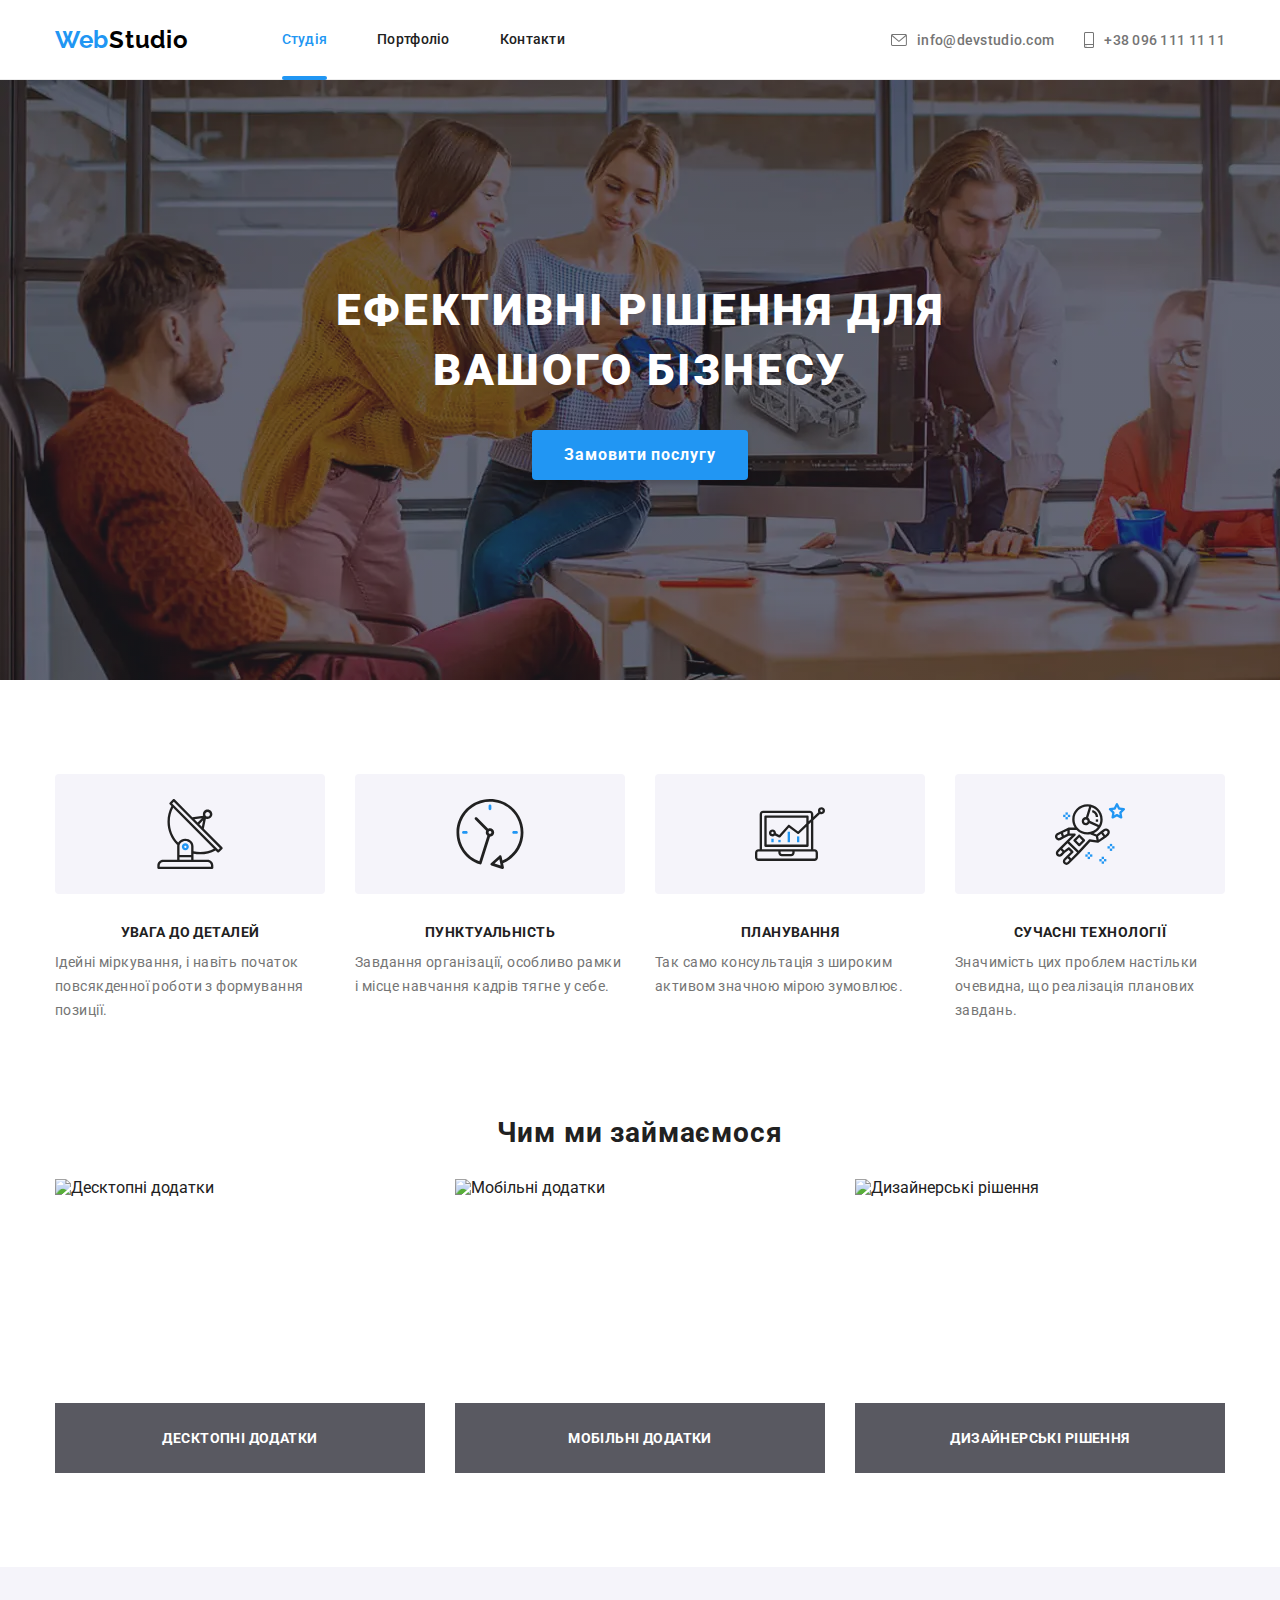
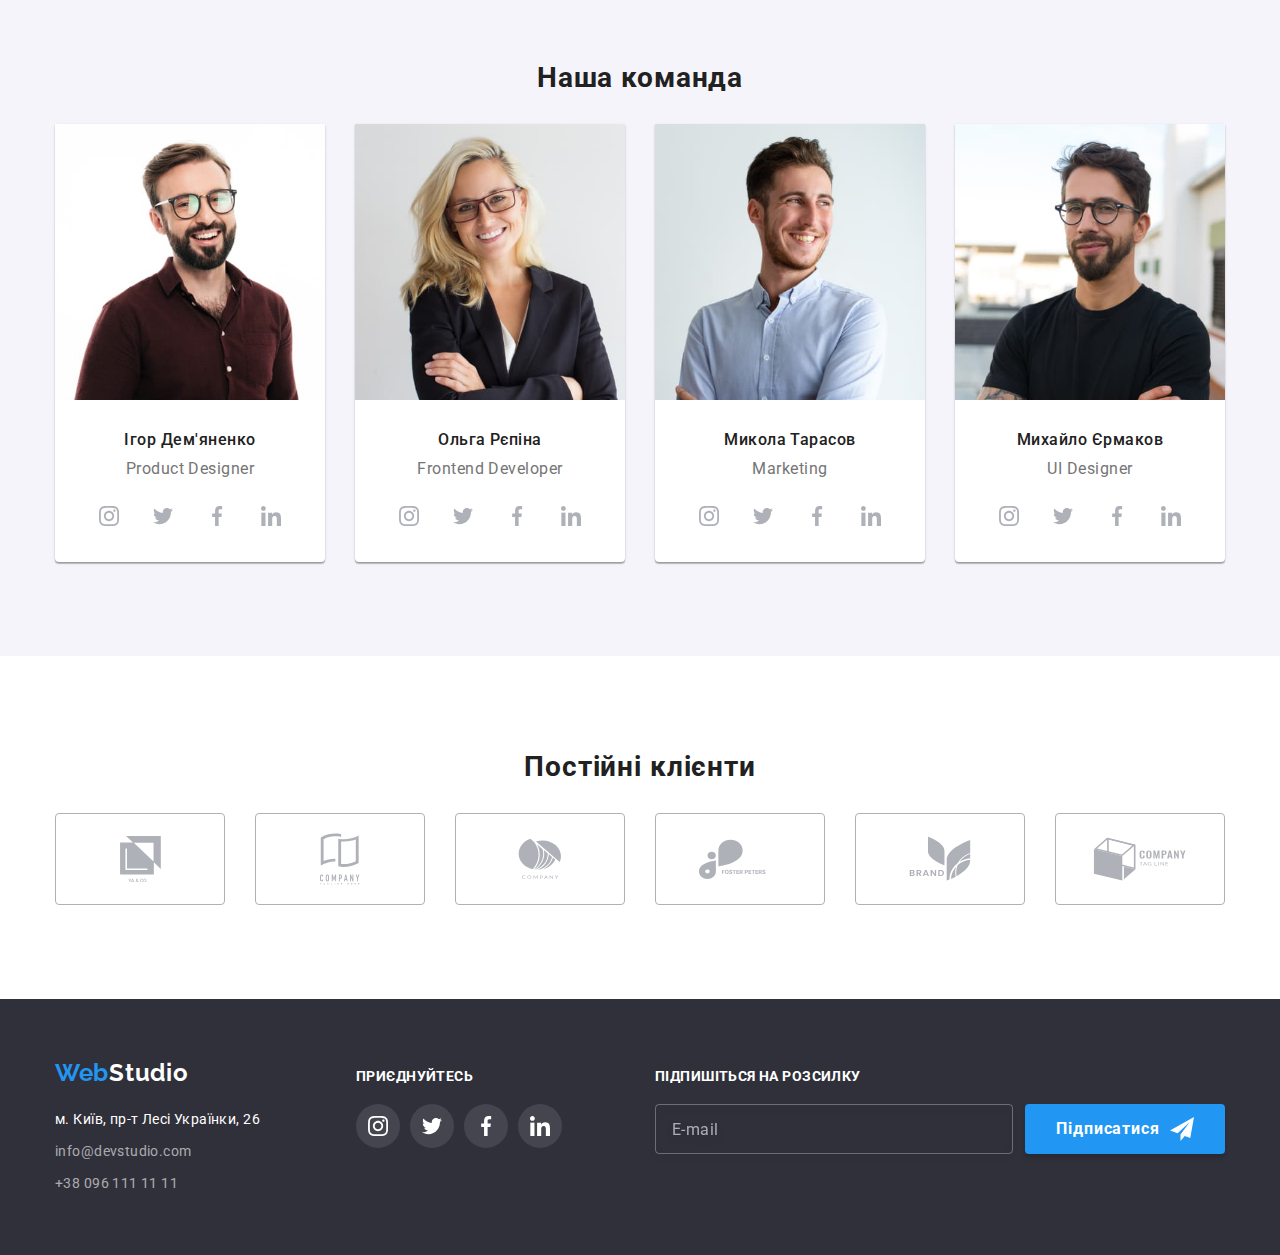
==== index.html @ 229b9be4 "index all sections added" ====
<!DOCTYPE html>
<html lang="uk">
  <head>
    <meta charset="UTF-8" />
    <meta http-equiv="X-UA-Compatible" content="IE=edge" />
    <meta name="viewport" content="width=device-width, initial-scale=1.0" />
    <title>Студія</title>
    <link rel="preconnect" href="https://fonts.googleapis.com" />
    <link rel="preconnect" href="https://fonts.gstatic.com" crossorigin />
    <link
      href="https://fonts.googleapis.com/css2?family=Raleway:wght@700&family=Roboto:wght@400;500;700;900&display=swap"
      rel="stylesheet"
    />
    <link
      rel="stylesheet"
      href="https://cdn.jsdelivr.net/npm/modern-normalize@1.1.0/modern-normalize.min.css"
    />
    <link rel="stylesheet" href="./css/main.min.css" />
  </head>
  <body>
    <header class="header">
      <div class="container header__container">
        <a class="logo header__logo" href="./index.html"
          >Web<span class="logo__second-word">Studio</span></a
        >
        <nav class="navigation">
          <ul class="menu">
            <li class="menu__item">
              <a class="menu__link menu__link_current" href="./index.html"
                >Студія</a
              >
            </li>
            <li class="menu__item">
              <a class="menu__link" href="./portfolio.html">Портфоліо</a>
            </li>
            <li class="menu__item">
              <a class="menu__link" href="">Контакти</a>
            </li>
          </ul>
        </nav>
        <ul class="contacts">
          <li>
            <a class="contacts__link" href="mailto:info@devstudio.com">
              <svg class="contacts__icon envelope-icon">
                <use href="./images/icons.svg#envelope"></use>
              </svg>
              info@devstudio.com</a
            >
          </li>
          <li>
            <a class="contacts__link" href="tel:+380961111111">
              <svg class="contacts__icon smartphone-icon">
                <use href="./images/icons.svg#smartphone"></use>
              </svg>
              +38 096 111 11 11</a
            >
          </li>
        </ul>
        <button type="button" class="mobile-menu__button" data-menu-open>
          <svg width="24" height="16">
            <use href="./images/icons.svg#burger"></use>
          </svg>
        </button>
      </div>
      <div class="mobile-menu" data-menu>
        <div class="mobile-menu__container">
          <button
            type="button"
            class="mobile-menu__button mobile-menu__close-btn"
            data-menu-close
          >
            <svg class="mobile-menu__close-icon" width="19" height="19">
              <use href="./images/icons.svg#close"></use>
            </svg>
          </button>
          <ul class="mobile-menu__list">
            <li class="mobile-menu__item">
              <a class="mobile-menu__menu-link mobile-menu__menu-link_current" href="">Студія</a>
            </li>
            <li class="mobile-menu__item">
              <a class="mobile-menu__menu-link" href="">Портфоліо</a>
            </li>
            <li class="mobile-menu__item">
              <a class="mobile-menu__menu-link" href="">Контакти</a>
            </li>
          </ul>
          <ul class="mobile-menu__contacts">
            <li>
              <a class="mobile-menu__contacts-tel" href="tel:+380961111111">
                +38 096 111 11 11</a
              >
            </li>
            <li>
              <a
                class="mobile-menu__contacts-mail"
                href="mailto:info@devstudio.com"
              >
                info@devstudio.com</a
              >
            </li>
          </ul>
          <ul class="mobile-menu__socials">
            <li class="mobile-menu__socials-item">
              <a class="mobile-menu__socials-link" href="">Instagram</a>
            </li>
            <li class="mobile-menu__socials-item">
              <a class="mobile-menu__socials-link" href="">Twitter</a>
            </li>
            <li class="mobile-menu__socials-item">
              <a class="mobile-menu__socials-link" href="">Facebook</a>
            </li>
            <li class="mobile-menu__socials-item">
              <a class="mobile-menu__socials-link" href="">LinkedIn</a>
            </li>
          </ul>
        </div>
      </div>
    </header>

    <main>
      <section class="hero">
        <h1 class="hero__title">Ефективні рішення для вашого бізнесу</h1>
        <button class="hero__button" type="button" data-modal-open>
          Замовити послугу
        </button>
      </section>

      <section class="section">
        <div class="container">
          <h2 class="section__title visually-hidden">Особливості</h2>
          <ul class="features">
            <li class="features__item">
              <div class="features__icon-container">
                <svg width="70" height="70">
                  <use href="./images/icons.svg#antenna"></use>
                </svg>
              </div>
              <h3 class="features__title">УВАГА ДО ДЕТАЛЕЙ</h3>
              <p class="features__text">
                Ідейні міркування, і навіть початок повсякденної роботи з
                формування позиції.
              </p>
            </li>
            <li class="features__item">
              <div class="features__icon-container">
                <svg width="70" height="70">
                  <use href="./images/icons.svg#clock"></use>
                </svg>
              </div>
              <h3 class="features__title">ПУНКТУАЛЬНІСТЬ</h3>
              <p class="features__text">
                Завдання організації, особливо рамки і місце навчання кадрів
                тягне у себе.
              </p>
            </li>
            <li class="features__item">
              <div class="features__icon-container">
                <svg width="70" height="70">
                  <use href="./images/icons.svg#diagram"></use>
                </svg>
              </div>
              <h3 class="features__title">ПЛАНУВАННЯ</h3>
              <p class="features__text">
                Так само консультація з широким активом значною мірою зумовлює.
              </p>
            </li>
            <li class="features__item">
              <div class="features__icon-container">
                <svg width="70" height="70">
                  <use href="./images/icons.svg#astronaut"></use>
                </svg>
              </div>
              <h3 class="features__title">СУЧАСНІ ТЕХНОЛОГІЇ</h3>
              <p class="features__text">
                Значимість цих проблем настільки очевидна, що реалізація
                планових завдань.
              </p>
            </li>
          </ul>
        </div>
      </section>

      <section class="section section_no-padding-top what-we-do-section">
        <div class="container">
          <h2 class="section__title">Чим ми займаємося</h2>
          <ul class="what-we-do">
            <li class="what-we-do__item">
              <img
                src="./images/desctop-apps.jpg"
                alt="Десктопні додатки"
                width="370"
                height="294"
              />
              <p class="what-we-do__overlay">Десктопні додатки</p>
            </li>
            <li class="what-we-do__item">
              <img
                src="./images/mobile-apps.jpg"
                alt="Мобільні додатки"
                width="370"
                height="294"
              />
              <p class="what-we-do__overlay">Мобільні додатки</p>
            </li>
            <li class="what-we-do__item">
              <img
                src="./images/designing.jpg"
                alt="Дизайнерські рішення"
                width="370"
                height="294"
              />
              <p class="what-we-do__overlay">Дизайнерські рішення</p>
            </li>
          </ul>
        </div>
      </section>

      <section class="section section_grey-background">
        <div class="container">
          <h2 class="section__title">Наша команда</h2>
          <ul class="team">
            <li class="team__item">
              <img
                class="team__image"
                src="./images/ihor-demianenko-mobile.jpg"
                alt="Ігор Дем'яненко"
                width="450"
                height="460"
              />
              <div class="team__description">
                <h3 class="team__title">Ігор Дем'яненко</h3>
                <p class="team__text">Product Designer</p>
                <ul class="socials">
                  <li>
                    <a class="socials__link" href="">
                      <svg class="socials__icon" width="20" height="20">
                        <use href="./images/icons.svg#instagram"></use>
                      </svg>
                    </a>
                  </li>
                  <li>
                    <a class="socials__link" href="">
                      <svg class="socials__icon" width="20" height="20">
                        <use href="./images/icons.svg#twitter"></use>
                      </svg>
                    </a>
                  </li>
                  <li>
                    <a class="socials__link" href="">
                      <svg class="socials__icon" width="20" height="20">
                        <use href="./images/icons.svg#facebook"></use>
                      </svg>
                    </a>
                  </li>
                  <li>
                    <a class="socials__link" href="">
                      <svg class="socials__icon" width="20" height="20">
                        <use href="./images/icons.svg#linkedin"></use>
                      </svg>
                    </a>
                  </li>
                </ul>
              </div>
            </li>
            <li class="team__item">
              <img
                class="team__image"
                src="./images/olha-riepina-mobile.jpg"
                alt="Ольга Рєпіна"
                width="450"
                height="460"
              />
              <div class="team__description">
                <h3 class="team__title">Ольга Рєпіна</h3>
                <p class="team__text">Frontend Developer</p>
                <ul class="socials">
                  <li>
                    <a class="socials__link" href="">
                      <svg class="socials__icon" width="20" height="20">
                        <use href="./images/icons.svg#instagram"></use>
                      </svg>
                    </a>
                  </li>
                  <li>
                    <a class="socials__link" href="">
                      <svg class="socials__icon" width="20" height="20">
                        <use href="./images/icons.svg#twitter"></use>
                      </svg>
                    </a>
                  </li>
                  <li>
                    <a class="socials__link" href="">
                      <svg class="socials__icon" width="20" height="20">
                        <use href="./images/icons.svg#facebook"></use>
                      </svg>
                    </a>
                  </li>
                  <li>
                    <a class="socials__link" href="">
                      <svg class="socials__icon" width="20" height="20">
                        <use href="./images/icons.svg#linkedin"></use>
                      </svg>
                    </a>
                  </li>
                </ul>
              </div>
            </li>
            <li class="team__item">
              <img
                class="team__image"
                src="./images/mykola-tarasov-mobile.jpg"
                alt="Микола Тарасов"
                width="450"
                height="460"
              />
              <div class="team__description">
                <h3 class="team__title">Микола Тарасов</h3>
                <p class="team__text">Marketing</p>
                <ul class="socials">
                  <li>
                    <a class="socials__link" href="">
                      <svg class="socials__icon" width="20" height="20">
                        <use href="./images/icons.svg#instagram"></use>
                      </svg>
                    </a>
                  </li>
                  <li>
                    <a class="socials__link" href="">
                      <svg class="socials__icon" width="20" height="20">
                        <use href="./images/icons.svg#twitter"></use>
                      </svg>
                    </a>
                  </li>
                  <li>
                    <a class="socials__link" href="">
                      <svg class="socials__icon" width="20" height="20">
                        <use href="./images/icons.svg#facebook"></use>
                      </svg>
                    </a>
                  </li>
                  <li>
                    <a class="socials__link" href="">
                      <svg class="socials__icon" width="20" height="20">
                        <use href="./images/icons.svg#linkedin"></use>
                      </svg>
                    </a>
                  </li>
                </ul>
              </div>
            </li>
            <li class="team__item">
              <img
                class="team__image"
                src="./images/mykhailo-yermakov-mobile.jpg"
                alt="Михайло Єрмаков"
                width="450"
                height="460"
              />
              <div class="team__description">
                <h3 class="team__title">Михайло Єрмаков</h3>
                <p class="team__text">UI Designer</p>
                <ul class="socials">
                  <li>
                    <a class="socials__link" href="">
                      <svg class="socials__icon" width="20" height="20">
                        <use href="./images/icons.svg#instagram"></use>
                      </svg>
                    </a>
                  </li>
                  <li>
                    <a class="socials__link" href="">
                      <svg class="socials__icon" width="20" height="20">
                        <use href="./images/icons.svg#twitter"></use>
                      </svg>
                    </a>
                  </li>
                  <li>
                    <a class="socials__link" href="">
                      <svg class="socials__icon" width="20" height="20">
                        <use href="./images/icons.svg#facebook"></use>
                      </svg>
                    </a>
                  </li>
                  <li>
                    <a class="socials__link" href="">
                      <svg class="socials__icon" width="20" height="20">
                        <use href="./images/icons.svg#linkedin"></use>
                      </svg>
                    </a>
                  </li>
                </ul>
              </div>
            </li>
          </ul>
        </div>
      </section>

      <section class="section">
        <div class="container">
          <h2 class="section__title">Постійні клієнти</h2>
          <ul class="clients">
            <li class="clients__item">
              <a class="clients__link" href="">
                <svg
                  class="clients__icon"
                  aria-label="Логотип 1"
                  width="41"
                  height="46.7"
                >
                  <use href="./images/icons.svg#logo1"></use>
                </svg>
              </a>
            </li>
            <li class="clients__item">
              <a class="clients__link" href="">
                <svg
                  class="clients__icon"
                  aria-label="Логотип 2"
                  width="40"
                  height="52"
                >
                  <use href="./images/icons.svg#logo2"></use>
                </svg>
              </a>
            </li>
            <li class="clients__item">
              <a class="clients__link" href="">
                <svg
                  class="clients__icon"
                  aria-label="Логотип 3"
                  width="43.46"
                  height="41.18"
                >
                  <use href="./images/icons.svg#logo3"></use>
                </svg>
              </a>
            </li>
            <li class="clients__item">
              <a class="clients__link" href="">
                <svg
                  class="clients__icon"
                  aria-label="Логотип 4"
                  width="84.44"
                  height="40.62"
                >
                  <use href="./images/icons.svg#logo4"></use>
                </svg>
              </a>
            </li>
            <li class="clients__item">
              <a class="clients__link" href="">
                <svg
                  class="clients__icon"
                  aria-label="Логотип 5"
                  width="62.54"
                  height="45.43"
                >
                  <use href="./images/icons.svg#logo5"></use>
                </svg>
              </a>
            </li>
            <li class="clients__item">
              <a class="clients__link" href="">
                <svg
                  class="clients__icon"
                  aria-label="Логотип 6"
                  width="93.79"
                  height="43.93"
                >
                  <use href="./images/icons.svg#logo6"></use>
                </svg>
              </a>
            </li>
          </ul>
        </div>
      </section>
    </main>

    <footer class="footer section">
      <div class="container footer__container">
        <div class="logo-and-address-wrapper">
          <a class="logo footer__logo" href="./index.html"
            >Web<span class="logo__second-word">Studio</span></a
          >
          <address class="address">
            <a
              class="contacts-footer-link address-footer-link"
              href="https://goo.gl/maps/MkYbbiRwNJyzcigK8"
              target="_blank"
              >м. Київ, пр-т Лесі Українки, 26</a
            >

            <a class="contacts-footer-link" href="mailto:info@devstudio.com"
              >info@devstudio.com</a
            >

            <a class="contacts-footer-link" href="tel:+380961111111"
              >+38 096 111 11 11</a
            >
          </address>
        </div>
        <div class="socials-wrapper">
          <b class="footer-title-text footer-title-text-socials"
            >Приєднуйтесь</b
          >
          <ul class="socials footer__socials">
            <li>
              <a class="socials__link footer-socials-link" href="">
                <svg
                  class="socials__icon footer-socials-icon"
                  width="20"
                  height="20"
                >
                  <use href="./images/icons.svg#instagram"></use>
                </svg>
              </a>
            </li>
            <li>
              <a class="socials__link footer-socials-link" href="">
                <svg
                  class="socials__icon footer-socials-icon"
                  width="20"
                  height="20"
                >
                  <use href="./images/icons.svg#twitter"></use>
                </svg>
              </a>
            </li>
            <li>
              <a class="socials__link footer-socials-link" href="">
                <svg
                  class="socials__icon footer-socials-icon"
                  width="20"
                  height="20"
                >
                  <use href="./images/icons.svg#facebook"></use>
                </svg>
              </a>
            </li>
            <li>
              <a class="socials__link footer-socials-link" href="">
                <svg
                  class="socials__icon footer-socials-icon"
                  width="20"
                  height="20"
                >
                  <use href="./images/icons.svg#linkedin"></use>
                </svg>
              </a>
            </li>
          </ul>
        </div>
        <form>
          <label for="subscription" class="footer-subscription-field"
            ><b class="footer-title-text">Підпишіться на розсилку</b>
          </label>
          <div class="footer-form-wrapper">
            <input
              type="email"
              class="subscription-input"
              name="email"
              id="subscription"
              placeholder="E-mail"
            />
            <button type="submit" class="subscription-btn">
              Підписатися
              <svg class="send-icon" width="24" height="24">
                <use href="./images/icons.svg#send"></use>
              </svg>
            </button>
          </div>
        </form>
      </div>
    </footer>

    <div class="backdrop is-hidden" data-modal>
      <div class="modal">
        <button type="button" class="modal__close-btn" data-modal-close>
          <svg class="modal__close-icon" width="11" height="11">
            <use href="./images/icons.svg#close"></use>
          </svg>
        </button>
        <p class="modal__title">Залиште свої дані, ми вам передзвонимо</p>
        <form class="modal-form">
          <label class="modal-form-field">
            <span class="modal-form-input-desc">Ім'я</span>
            <span class="modal-form-input-wrapper">
              <input type="text" class="modal-form-input" name="user_name" />
              <svg class="modal-form-icon" width="18" height="18">
                <use href="./images/icons.svg#person"></use>
              </svg>
            </span>
          </label>
          <label class="modal-form-field">
            <span class="modal-form-input-desc">Телефон</span>
            <span class="modal-form-input-wrapper">
              <input type="tel" class="modal-form-input" name="user_tel" />
              <svg class="modal-form-icon" width="18" height="18">
                <use href="./images/icons.svg#phone"></use>
              </svg>
            </span>
          </label>
          <label class="modal-form-field">
            <span class="modal-form-input-desc">Пошта</span>
            <span class="modal-form-input-wrapper">
              <input type="email" class="modal-form-input" name="user_mail" />
              <svg class="modal-form-icon" width="18" height="18">
                <use href="./images/icons.svg#email"></use>
              </svg>
            </span>
          </label>
          <label class="modal-form-field modal-form-field-last">
            <span class="modal-form-input-desc">Коментар</span>
            <textarea
              class="modal-form-message"
              placeholder="Введіть текст"
            ></textarea>
          </label>
          <label class="modal-form-checkbox-wrapper">
            <input
              type="checkbox"
              class="modal-form-checkbox visually-hidden"
              name="user_policy"
              required
            />
            <span class="modal-form-checkbox-icon-wrapper">
              <svg class="modal-form-checkbox-icon" width="16" height="15">
                <use href="./images/icons.svg#checkbox"></use>
              </svg>
              <svg
                class="modal-form-checkbox-icon-overlay"
                width="16"
                height="15"
              >
                <use href="./images/icons.svg#check"></use>
              </svg>
            </span>
            <span
              >Погоджуюся з розсилкою та приймаю &nbsp;<a
                href=""
                class="modal-policy-link"
                >Умови договору</a
              ></span
            >
          </label>
          <button type="submit" class="modal-form-submit">Відправити</button>
        </form>
      </div>
    </div>
    <script src="./js/mobile-menu.js"></script>
    <script src="./js/modal.js"></script>
  </body>
</html>
---- css/main.min.css ----
:root{--primary-color: #212121;--secondary-color: #757575;--highlight-color: #2196f3;--black-color: #000000;--white-color: #ffffff;--dark-bg: #2f303a;--grey-bg: #f5f4fa;--grey-icon: #afb1b8;--main-transition: 250ms cubic-bezier(0.4, 0, 0.2, 1)}.visually-hidden{position:absolute;width:1px;height:1px;margin:-1px;border:0;padding:0;white-space:nowrap;clip-path:inset(100%);clip:rect(0 0 0 0);overflow:hidden}.is-hidden{opacity:0;visibility:hidden;pointer-events:none}.subscription-btn,.clients__link,.mobile-menu__button,.socials__link,.modal__close-btn{display:flex;justify-content:center;align-items:center}h1,h2,h3,h4,h5,h6,p{margin-top:0;margin-bottom:0}ul,ol{margin-top:0;margin-bottom:0;padding-left:0;list-style:none}img{display:block;max-width:100%;height:auto}button{cursor:pointer;border:none}a{text-decoration:none}body{font-family:"Roboto",sans-serif;color:var(--primary-color)}.container{width:100%;padding-left:15px;padding-right:15px}@media screen and (min-width: 480px){.container{width:480px;margin-left:auto;margin-right:auto}}@media screen and (min-width: 768px){.container{width:768px}}@media screen and (min-width: 1200px){.container{width:1200px}}.mobile-menu{position:fixed;top:0;left:0;z-index:1000;width:100%;height:100%;background-color:var(--white-color);opacity:0;visibility:hidden;pointer-events:none;transition:opacity var(--main-transition),visibility var(--main-transition)}.mobile-menu.is-open{opacity:1;visibility:visible;pointer-events:auto}.mobile-menu__container{position:relative;padding:48px 40px}.mobile-menu__close-btn{position:absolute;top:10px;right:15px;transition:fill var(--main-transition)}.mobile-menu__close-btn:hover,.mobile-menu__close-btn:focus{fill:var(--highlight-color)}.mobile-menu__list{margin-bottom:306px;display:flex;flex-direction:column;gap:32px}.mobile-menu__menu-link{color:var(--primary-color);transition:color var(--main-transition);font-size:40px;font-weight:500;line-height:1.175;letter-spacing:.02em}.mobile-menu__menu-link:hover,.mobile-menu__menu-link:focus{color:var(--highlight-color)}.mobile-menu__menu-link_current{color:var(--highlight-color)}.mobile-menu__contacts{margin-bottom:64px;display:flex;flex-direction:column;gap:32px}.mobile-menu__contacts-tel{color:var(--highlight-color);font-size:34px;font-weight:500;line-height:1.1764705882;letter-spacing:.02em}.mobile-menu__contacts-mail{color:var(--secondary-color);transition:color var(--main-transition);font-size:24px;font-weight:500;line-height:1.1666666667;letter-spacing:.02em}.mobile-menu__contacts-mail:hover,.mobile-menu__contacts-mail:focus{color:var(--highlight-color)}.mobile-menu__socials{display:flex;gap:10px}.mobile-menu__socials-item:not(:last-child){padding-right:10px;border-right:1px solid rgba(33,33,33,.2)}.mobile-menu__socials-link{color:var(--highlight-color);font-size:18px;font-weight:500;line-height:1.2222222222;letter-spacing:.02em}.logo{display:block;font-family:"Raleway",sans-serif;font-size:24px;font-weight:700;line-height:1.1666666667;letter-spacing:.03em;color:var(--highlight-color)}.logo__second-word{color:var(--black-color)}.footer__logo{margin-bottom:20px}.footer__logo .logo__second-word{color:var(--white-color)}.section{padding-top:60px;padding-bottom:60px}.section_no-padding-top{padding-top:0}.section_grey-background{background-color:var(--grey-bg)}@media screen and (min-width: 1200px){.section{padding-top:94px;padding-bottom:94px}.section_no-padding-top{padding-top:0}}.section__title{margin-bottom:30px;text-align:center;font-size:28px;font-weight:700;line-height:1.1785714286;letter-spacing:.03em}.backdrop{position:fixed;top:0;left:0;width:100%;height:100%;background-color:rgba(0,0,0,.2);transition:opacity var(--main-transition),visibility var(--main-transition)}.modal{position:absolute;top:50%;left:50%;transform:translate(-50%, -50%);width:calc(100% - 30px);max-width:450px;min-height:609px;padding:40px;background-color:var(--white-color);box-shadow:0px 1px 3px rgba(0,0,0,.12),0px 1px 1px rgba(0,0,0,.14),0px 2px 1px rgba(0,0,0,.2);border-radius:4px}.modal__close-btn{position:absolute;top:8px;right:8px;width:30px;height:30px;border-radius:50%;background-color:var(--white-color);border:1px solid rgba(0,0,0,.1);transition:fill var(--main-transition)}.modal__close-btn:hover .modal__close-icon,.modal__close-btn:focus .modal__close-icon{fill:var(--highlight-color)}.modal__title{margin-bottom:12px;text-align:center;font-size:20px;font-weight:700;line-height:1.5;letter-spacing:.03em}.modal-form{display:flex;flex-direction:column}.modal-form-field{margin-bottom:10px;transition:color var(--main-transition)}.modal-form-field:focus-within{color:var(--highlight-color)}.modal-form-input-desc{display:block;margin-bottom:4px;font-size:12px;font-weight:400;line-height:1.1666666667;letter-spacing:.01em;color:var(--secondary-color);transition:color var(--main-transition)}.modal-form-field:focus-within .modal-form-input-desc{color:var(--highlight-color)}.modal-form-input-wrapper{position:relative;display:block}.modal-form-input{padding-left:42px;width:100%;height:40px;border:1px solid rgba(33,33,33,.2);border-radius:4px;font-size:16px;color:var(--black-color)}.modal-form-input:focus{border-color:var(--highlight-color);outline:none}.modal-form-icon{position:absolute;top:50%;left:12px;transform:translateY(-50%);fill:currentColor;transition:fill var(--main-transition)}.modal-form-field-last{margin-bottom:20px}.modal-form-message{display:block;padding:12px 16px;width:100%;height:120px;resize:none;border:1px solid rgba(33,33,33,.2);border-radius:4px;font-size:16px;color:var(--black-color);transition:border-color var(--main-transition)}.modal-form-message:focus{border-color:var(--highlight-color);outline:none}.modal-form-message::placeholder{font-size:14px;font-weight:400;line-height:1.1428571429;letter-spacing:.01em;color:rgba(117,117,117,.5)}.modal-form-checkbox-wrapper{margin-bottom:30px;display:flex;justify-content:center;align-items:center;font-size:12px;font-weight:400;line-height:1.1666666667;letter-spacing:.03em;color:var(--secondary-color)}.modal-form-checkbox-icon-wrapper{display:flex;align-items:center;margin-right:7px;cursor:pointer}.modal-form-checkbox-icon-overlay{position:absolute;opacity:0;transition:opacity var(--main-transition)}.modal-form-checkbox:checked+.modal-form-checkbox-icon-wrapper .modal-form-checkbox-icon-overlay{opacity:1}.modal-form-checkbox:focus+.modal-form-checkbox-icon-wrapper .modal-form-checkbox-icon{outline:1px solid var(--black-color)}.modal-form-checkbox:checked+.modal-form-checkbox-icon-wrapper .modal-form-checkbox-icon{outline:none}.modal-policy-link{color:var(--highlight-color)}.modal-form-submit{align-self:center;padding:10px;min-width:200px;min-height:50px;font-size:16px;font-weight:700;line-height:1.875;letter-spacing:.06em;color:var(--white-color);background-color:var(--highlight-color);box-shadow:0px 4px 4px rgba(0,0,0,.15);border-radius:4px}@media screen and (min-width: 1200px){.modal{max-width:528px;min-height:581px}.modal-form-message::placeholder{font-size:12px;font-weight:400;line-height:1.1666666667;letter-spacing:.01em}.modal-form-checkbox-wrapper{font-size:14px;font-weight:400;line-height:1.7142857143;letter-spacing:.03em}}.socials{display:flex;justify-content:center;gap:10px}.socials__link{width:44px;height:44px;border-radius:50%;transition:background-color var(--main-transition)}.socials__link:hover,.socials__link:focus{background-color:var(--highlight-color)}.socials__icon{fill:var(--grey-icon);transition:fill var(--main-transition)}.socials__link:hover .socials__icon,.socials__link:focus .socials__icon{fill:var(--white-color)}.footer__socials{margin-bottom:60px}.header{display:flex;align-items:center;height:60px;border-bottom:1px solid #ececec}.header__container{display:flex;align-items:center;justify-content:space-between}.mobile-menu__button{width:40px;height:40px;background-color:rgba(0,0,0,0)}.menu{display:none}.contacts{display:none}@media screen and (min-width: 768px){.header{height:80px}.mobile-menu__button{display:none}.navigation{display:flex;align-items:center}.header__logo{margin-right:88px}.menu{display:flex;gap:50px}.menu__link{color:var(--primary-color);transition:color var(--main-transition);font-size:14px;font-weight:500;line-height:1.1428571429;letter-spacing:.02em}.menu__link:hover,.menu__link:focus{color:var(--highlight-color)}.menu__link_current{position:relative;color:var(--highlight-color)}.menu__link_current::after{content:"";position:absolute;bottom:-33px;left:0;width:100%;height:4px;border-radius:2px;background-color:var(--highlight-color)}.contacts{margin-left:auto;display:flex;flex-direction:column;gap:10px}.contacts__link{display:flex;align-items:center;gap:8px;color:var(--secondary-color);transition:color var(--main-transition);font-size:12px;font-weight:500;line-height:1.1666666667;letter-spacing:.02em}.contacts__link:hover,.contacts__link:focus{color:var(--highlight-color)}.contacts__icon{fill:currentColor}.contacts__icon.envelope-icon{width:14px;height:10px}.contacts__icon.smartphone-icon{width:10px;height:14px}}@media screen and (min-width: 1200px){.header__logo{margin-right:93px}.contacts{flex-direction:row;gap:30px}.contacts__link{gap:10px;font-size:14px;font-weight:500;line-height:1.1428571429;letter-spacing:.02em}.contacts__icon.envelope-icon{width:16px;height:12px}.contacts__icon.smartphone-icon{width:10px;height:16px}}.hero{margin-left:auto;margin-right:auto;max-width:1600px;height:400px;display:flex;flex-direction:column;justify-content:center;background-color:#c4c4c4;background-image:linear-gradient(rgba(47, 48, 58, 0.4), rgba(47, 48, 58, 0.4)),url("../images/hero-bg-mobile.webp");background-repeat:no-repeat;background-size:cover}.hero__title{margin-left:auto;margin-right:auto;margin-bottom:30px;max-width:360px;text-align:center;font-size:26px;font-weight:900;line-height:1.6153846154;letter-spacing:.06em;text-transform:uppercase;color:var(--white-color)}.hero__button{margin-left:auto;margin-right:auto;min-width:200px;min-height:50px;font-size:16px;font-weight:700;line-height:1.875;letter-spacing:.06em;color:var(--white-color);background-color:var(--highlight-color);box-shadow:0px 4px 4px rgba(0,0,0,.15);border-radius:4px}.hero__button:active{background-color:#188ce8}@media screen and (min-width: 768px){.hero{background-image:linear-gradient(rgba(47, 48, 58, 0.4), rgba(47, 48, 58, 0.4)),url("../images/hero-bg-tablet.webp")}}@media screen and (min-width: 1200px){.hero{height:600px;background-image:linear-gradient(rgba(47, 48, 58, 0.4), rgba(47, 48, 58, 0.4)),url("../images/hero-bg-desktop.webp")}.hero__title{max-width:696px;font-size:44px;font-weight:900;line-height:1.3636363636;letter-spacing:.06em}.hero__button{min-width:216px}}.features{display:flex;flex-direction:column;gap:30px}.features__icon-container{display:flex;justify-content:center;align-items:center;margin-bottom:30px;width:100%;height:120px;background-color:var(--grey-bg);border-radius:4px}.features__title{text-align:center;margin-bottom:10px;font-size:14px;font-weight:700;line-height:1.1428571429;letter-spacing:.03em;text-transform:uppercase}.features__text{font-size:14px;font-weight:400;line-height:1.7142857143;letter-spacing:.03em;color:var(--secondary-color)}@media screen and (min-width: 768px){.features{flex-wrap:wrap;flex-direction:row}.features__item{width:calc(50% - 15px)}}@media screen and (min-width: 1200px){.features{flex-wrap:nowrap}.features__item{width:auto}.features__icon-container{width:270px}}.what-we-do-section{display:none}@media screen and (min-width: 1200px){.what-we-do-section{display:block}.what-we-do{display:flex;gap:30px}.what-we-do__item{position:relative}.what-we-do__overlay{position:absolute;bottom:0;left:0;display:flex;justify-content:center;align-items:center;width:100%;height:70px;font-size:14px;font-weight:700;line-height:1.1428571429;letter-spacing:.03em;text-transform:uppercase;background-color:rgba(47,48,58,.8);color:var(--white-color)}}.team{display:flex;flex-direction:column;gap:30px}.team__item{background:var(--white-color);box-shadow:0px 1px 3px rgba(0,0,0,.12),0px 1px 1px rgba(0,0,0,.14),0px 2px 1px rgba(0,0,0,.2);border-radius:0px 0px 4px 4px}.team__image{margin-left:auto;margin-right:auto}.team__description{padding-top:30px;padding-bottom:24px;text-align:center}.team__title{margin-bottom:10px;font-size:16px;font-weight:500;line-height:1.1875;letter-spacing:.03em}.team__text{margin-bottom:16px;font-size:16px;font-weight:400;line-height:1.1875;letter-spacing:.03em;color:var(--secondary-color)}@media screen and (min-width: 768px){.team{flex-direction:row;flex-wrap:wrap}.team__item{width:calc(50% - 15px)}}@media screen and (min-width: 1200px){.team{flex-wrap:nowrap}.team__item{width:auto}}.clients{display:flex;flex-wrap:wrap;gap:30px}.clients__item{width:calc(50% - 15px);height:92px}.clients__link{width:100%;height:100%;border:1px solid var(--grey-icon);border-radius:4px;transition:border-color var(--main-transition)}.clients__link:hover,.clients__link:focus{border-color:var(--highlight-color)}.clients__icon{fill:var(--grey-icon);transition:fill var(--main-transition)}.clients__link:hover .clients__icon,.clients__link:focus .clients__icon{fill:var(--highlight-color)}@media screen and (min-width: 768px){.clients__item{width:calc(33.3333333333% - 20px)}}@media screen and (min-width: 1200px){.clients__item{width:170px}}.footer{background-color:var(--dark-bg)}.logo-and-address-wrapper{text-align:center}.address{margin-bottom:60px;display:flex;flex-direction:column;gap:8px}.contacts-footer-link{display:block;font-size:14px;font-weight:400;line-height:1.7142857143;letter-spacing:.03em;font-style:normal;color:rgba(255,255,255,.6);transition:color var(--main-transition)}.address-footer-link{color:var(--white-color)}.address-footer-link:hover,.address-footer-link:focus{color:var(--highlight-color)}.footer-title-text{display:block;text-align:center;font-size:14px;font-weight:700;line-height:1.1428571429;letter-spacing:.03em;text-transform:uppercase;color:var(--white-color)}.footer-title-text-socials{margin-bottom:20px}.footer-socials-link{background-color:rgba(255,255,255,.1)}.footer-socials-icon{fill:var(--white-color)}.footer-subscription-field{display:block;margin-bottom:20px}.subscription-input{margin-left:auto;margin-right:auto;margin-bottom:20px;width:100%;max-width:450px;height:50px;padding-left:16px;display:flex;align-items:center;border:1px solid rgba(255,255,255,.3);filter:drop-shadow(0px 4px 4px rgba(0, 0, 0, 0.15));border-radius:4px;background-color:rgba(0,0,0,0);font-size:16px;font-weight:400;line-height:1.25;letter-spacing:.03em;color:var(--white-color)}.subscription-input::placeholder{font-size:16px;font-weight:400;line-height:1.25;letter-spacing:.03em;color:rgba(255,255,255,.6)}.subscription-btn{margin-left:auto;margin-right:auto;gap:10px;min-width:200px;min-height:50px;font-size:16px;font-weight:700;line-height:1.875;letter-spacing:.06em;color:var(--white-color);background-color:var(--highlight-color);box-shadow:0px 4px 4px rgba(0,0,0,.15);border-radius:4px}.send-icon{fill:currentColor}@media screen and (min-width: 768px){.logo-and-address-wrapper{display:inline-flex;flex-direction:column;margin-right:165px;padding-left:61px}.footer__logo{margin-left:auto;margin-right:auto}.socials-wrapper{display:inline-flex;flex-direction:column}}@media screen and (min-width: 1200px){.footer.section{padding-top:60px;padding-bottom:60px}.footer__container{display:flex;align-items:baseline}.logo-and-address-wrapper{margin-right:70px;padding-left:0;flex-grow:1;text-align:left}.footer__logo{margin-left:0;margin-right:0}.address{margin-bottom:0}.socials-wrapper{margin-right:93px}.footer__socials{margin-bottom:0}.footer-form-wrapper{display:flex;gap:12px}.footer-title-text{text-align:left}.subscription-input{width:358px}.subscription-btn{height:50px}}.filters{display:flex;gap:8px;justify-content:center;margin-bottom:50px}.filters__button{padding:6px 22px;font-size:16px;font-weight:500;line-height:1.625;letter-spacing:.03em;color:var(--primary-color);background-color:var(--grey-bg);border-radius:4px;transition:color var(--main-transition),background-color var(--main-transition),box-shadow var(--main-transition),border-radius var(--main-transition)}.filters__button:hover,.filters__button:focus{color:var(--white-color);background-color:var(--highlight-color);box-shadow:0px 3px 1px rgba(0,0,0,.1),0px 1px 2px rgba(0,0,0,.08),0px 2px 2px rgba(0,0,0,.12);border-radius:4px}.projects{display:flex;gap:30px;flex-wrap:wrap}.projects__link{display:block;transition:box-shadow var(--main-transition)}.projects__link:hover,.projects__link:focus{box-shadow:0px 1px 1px rgba(0,0,0,.12),0px 4px 4px rgba(0,0,0,.06),1px 4px 6px rgba(0,0,0,.16)}.projects__overlay{position:relative;overflow:hidden}.projects__desc{position:absolute;top:100%;left:0;padding:63px 24px;width:100%;height:100%;font-size:18px;font-weight:400;line-height:1.5555555556;letter-spacing:.03em;color:var(--white-color);background-color:rgba(33,150,243,.9);transition:transform var(--main-transition)}.projects__link:hover .projects__desc,.projects__link:focus .projects__desc{transform:translate(0, -100%)}.projects-item-description{padding:20px 24px;border:1px solid #eee;border-top:none}.projects-item-title{margin-bottom:4px;font-size:18px;font-weight:700;line-height:2;letter-spacing:.06em;color:var(--primary-color);transition:color var(--main-transition)}.projects-item-category{font-size:16px;font-weight:400;line-height:1.875;letter-spacing:.03em;color:var(--secondary-color);transition:color var(--main-transition)}/*# sourceMappingURL=main.min.css.map */
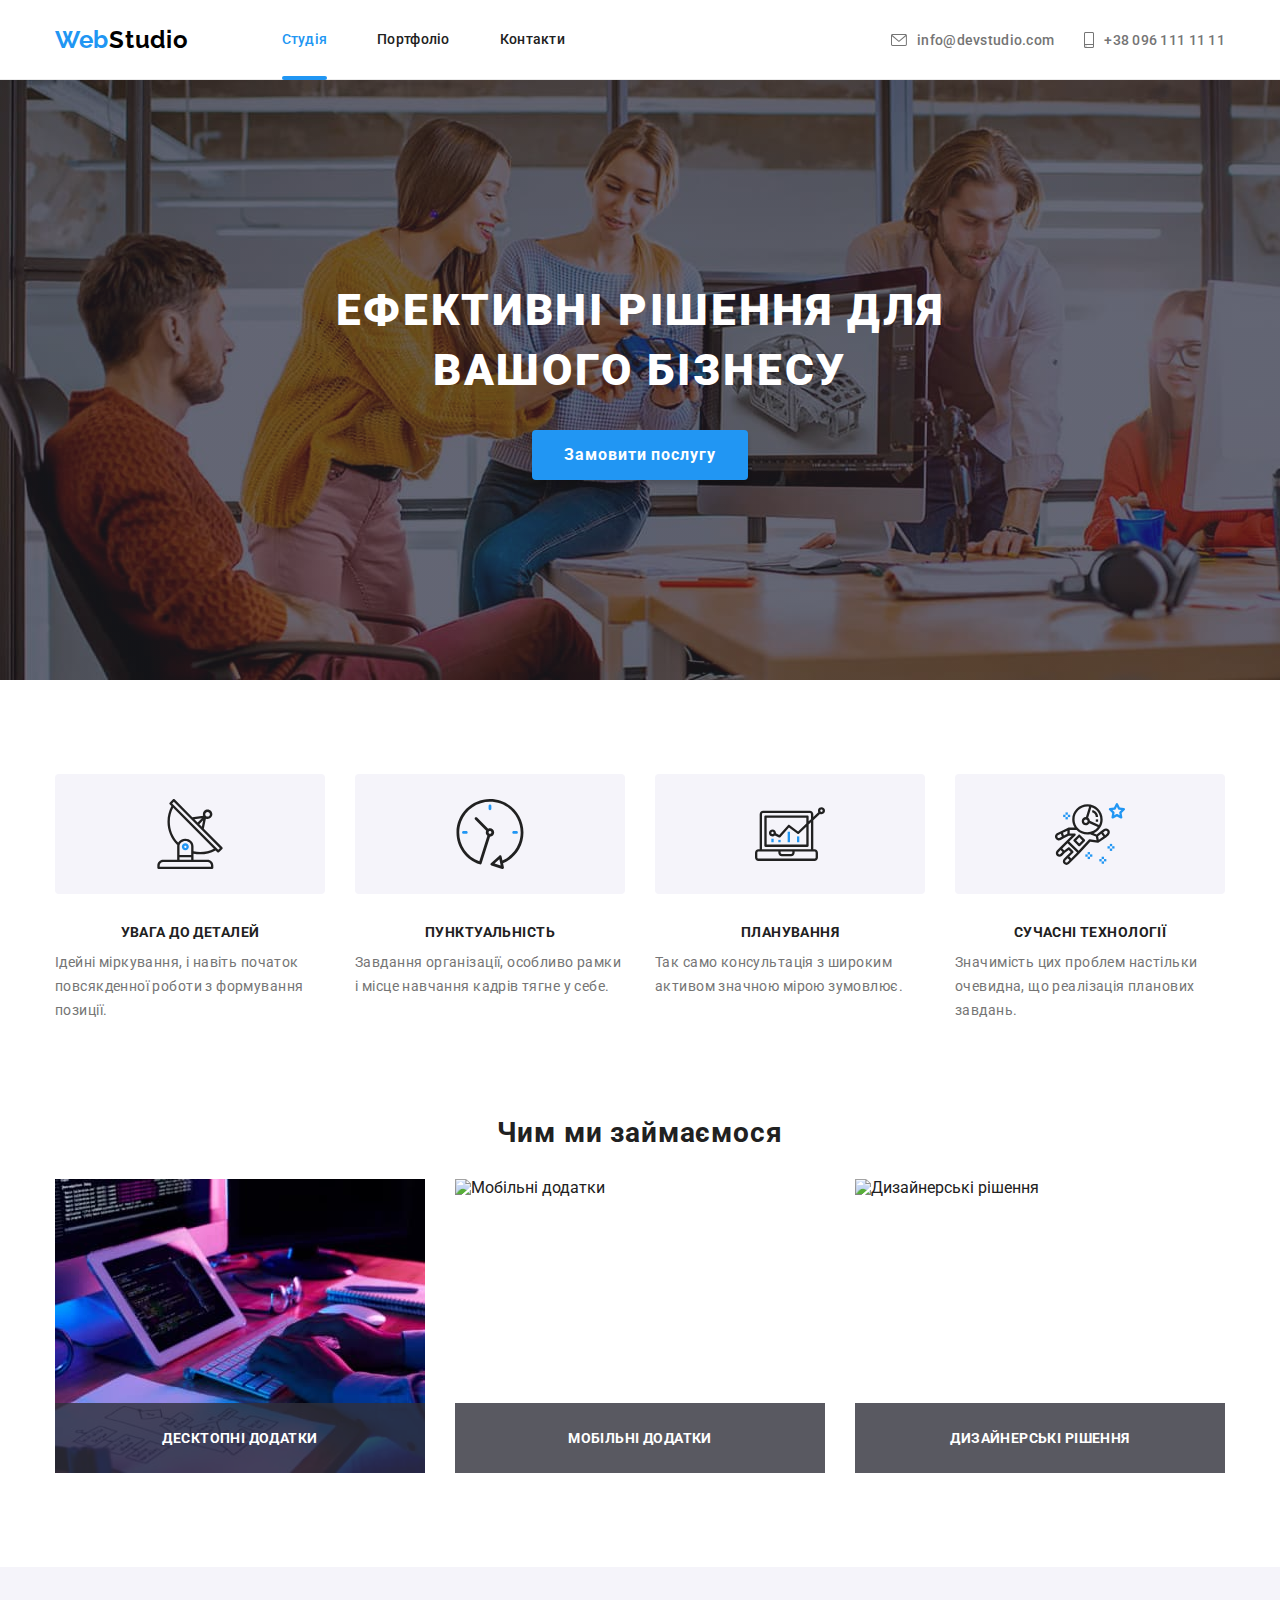
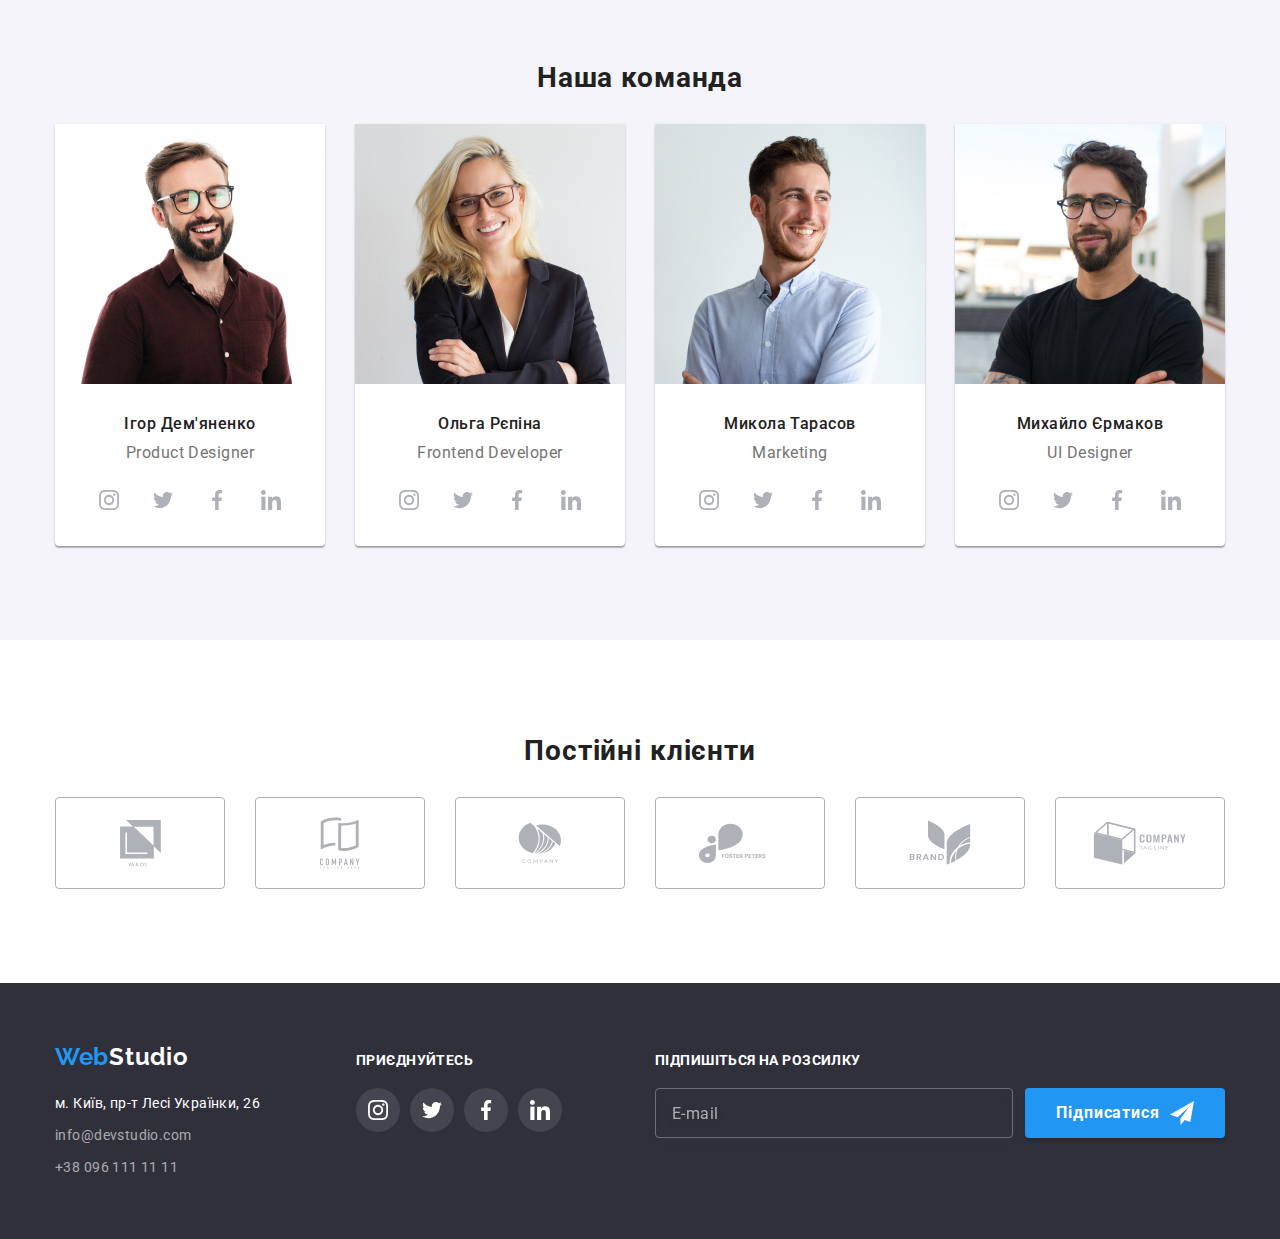
==== commit 0db778ed: "updated pics in index" ====
--- a/index.html
+++ b/index.html
@@ -75,10 +75,16 @@
           </button>
           <ul class="mobile-menu__list">
             <li class="mobile-menu__item">
-              <a class="mobile-menu__menu-link mobile-menu__menu-link_current" href="">Студія</a>
+              <a
+                class="mobile-menu__menu-link mobile-menu__menu-link_current"
+                href=""
+                >Студія</a
+              >
             </li>
             <li class="mobile-menu__item">
-              <a class="mobile-menu__menu-link" href="">Портфоліо</a>
+              <a class="mobile-menu__menu-link" href="./portfolio.html"
+                >Портфоліо</a
+              >
             </li>
             <li class="mobile-menu__item">
               <a class="mobile-menu__menu-link" href="">Контакти</a>
@@ -119,10 +125,12 @@
 
     <main>
       <section class="hero">
-        <h1 class="hero__title">Ефективні рішення для вашого бізнесу</h1>
-        <button class="hero__button" type="button" data-modal-open>
-          Замовити послугу
-        </button>
+        <div class="container hero__container">
+          <h1 class="hero__title">Ефективні рішення для вашого бізнесу</h1>
+          <button class="hero__button" type="button" data-modal-open>
+            Замовити послугу
+          </button>
+        </div>
       </section>
 
       <section class="section">
@@ -186,7 +194,8 @@
           <ul class="what-we-do">
             <li class="what-we-do__item">
               <img
-                src="./images/desctop-apps.jpg"
+                srcset="./images/desktop-apps@2x.jpg 2x"
+                src="./images/desktop-apps.jpg"
                 alt="Десктопні додатки"
                 width="370"
                 height="294"
@@ -195,6 +204,7 @@
             </li>
             <li class="what-we-do__item">
               <img
+                srcset="./images/mobile-apps@2x.jpg 2x"
                 src="./images/mobile-apps.jpg"
                 alt="Мобільні додатки"
                 width="370"
@@ -204,6 +214,7 @@
             </li>
             <li class="what-we-do__item">
               <img
+                srcset="./images/designing@2x.jpg 2x"
                 src="./images/designing.jpg"
                 alt="Дизайнерські рішення"
                 width="370"
@@ -220,13 +231,34 @@
           <h2 class="section__title">Наша команда</h2>
           <ul class="team">
             <li class="team__item">
-              <img
-                class="team__image"
-                src="./images/ihor-demianenko-mobile.jpg"
-                alt="Ігор Дем'яненко"
-                width="450"
-                height="460"
-              />
+              <picture>
+                <source
+                  srcset="
+                    ./images/ihor-demianenko-desktop.jpg    1x,
+                    ./images/ihor-demianenko-desktop@2x.jpg 2x
+                  "
+                  media="(min-width: 1200px)"
+                />
+                <source
+                  srcset="
+                    ./images/ihor-demianenko-tablet.jpg    1x,
+                    ./images/ihor-demianenko-tablet@2x.jpg 2x
+                  "
+                  media="(min-width: 728px)"
+                />
+                <source
+                  srcset="
+                    ./images/ihor-demianenko-mobile.jpg    1x,
+                    ./images/ihor-demianenko-mobile@2x.jpg 2x
+                  "
+                  media="(min-width: 280px)"
+                />
+                <img
+                  class="team__image"
+                  src="./images/ihor-demianenko-mobile.jpg"
+                  alt="Ігор Дем'яненко"
+                />
+              </picture>
               <div class="team__description">
                 <h3 class="team__title">Ігор Дем'яненко</h3>
                 <p class="team__text">Product Designer</p>
@@ -263,13 +295,36 @@
               </div>
             </li>
             <li class="team__item">
-              <img
-                class="team__image"
-                src="./images/olha-riepina-mobile.jpg"
-                alt="Ольга Рєпіна"
-                width="450"
-                height="460"
-              />
+              <picture>
+                <source
+                  srcset="
+                    ./images/olha-riepina-desktop.jpg    1x,
+                    ./images/olha-riepina-desktop@2x.jpg 2x
+                  "
+                  media="(min-width: 1200px)"
+                />
+                <source
+                  srcset="
+                    ./images/olha-riepina-tablet.jpg    1x,
+                    ./images/olha-riepina-tablet@2x.jpg 2x
+                  "
+                  media="(min-width: 728px)"
+                />
+                <source
+                  srcset="
+                    ./images/olha-riepina-mobile.jpg    1x,
+                    ./images/olha-riepina-mobile@2x.jpg 2x
+                  "
+                  media="(min-width: 280px)"
+                />
+                <img
+                  class="team__image"
+                  src="./images/olha-riepina-mobile.jpg"
+                  alt="Ольга Рєпіна"
+                  width="450"
+                  height="460"
+                />
+              </picture>
               <div class="team__description">
                 <h3 class="team__title">Ольга Рєпіна</h3>
                 <p class="team__text">Frontend Developer</p>
@@ -306,13 +361,36 @@
               </div>
             </li>
             <li class="team__item">
-              <img
-                class="team__image"
-                src="./images/mykola-tarasov-mobile.jpg"
-                alt="Микола Тарасов"
-                width="450"
-                height="460"
-              />
+              <picture>
+                <source
+                  srcset="
+                    ./images/mykola-tarasov-desktop.jpg    1x,
+                    ./images/mykola-tarasov-desktop@2x.jpg 2x
+                  "
+                  media="(min-width: 1200px)"
+                />
+                <source
+                  srcset="
+                    ./images/mykola-tarasov-tablet.jpg    1x,
+                    ./images/mykola-tarasov-tablet@2x.jpg 2x
+                  "
+                  media="(min-width: 728px)"
+                />
+                <source
+                  srcset="
+                    ./images/mykola-tarasov-mobile.jpg    1x,
+                    ./images/mykola-tarasov-mobile@2x.jpg 2x
+                  "
+                  media="(min-width: 280px)"
+                />
+                <img
+                  class="team__image"
+                  src="./images/mykola-tarasov-mobile.jpg"
+                  alt="Микола Тарасов"
+                  width="450"
+                  height="460"
+                />
+              </picture>
               <div class="team__description">
                 <h3 class="team__title">Микола Тарасов</h3>
                 <p class="team__text">Marketing</p>
@@ -349,13 +427,36 @@
               </div>
             </li>
             <li class="team__item">
-              <img
-                class="team__image"
-                src="./images/mykhailo-yermakov-mobile.jpg"
-                alt="Михайло Єрмаков"
-                width="450"
-                height="460"
-              />
+              <picture>
+                <source
+                  srcset="
+                    ./images/mykhailo-yermakov-desktop.jpg    1x,
+                    ./images/mykhailo-yermakov-desktop@2x.jpg 2x
+                  "
+                  media="(min-width: 1200px)"
+                />
+                <source
+                  srcset="
+                    ./images/mykhailo-yermakov-tablet.jpg    1x,
+                    ./images/mykhailo-yermakov-tablet@2x.jpg 2x
+                  "
+                  media="(min-width: 728px)"
+                />
+                <source
+                  srcset="
+                    ./images/mykhailo-yermakov-mobile.jpg    1x,
+                    ./images/mykhailo-yermakov-mobile@2x.jpg 2x
+                  "
+                  media="(min-width: 280px)"
+                />
+                <img
+                  class="team__image"
+                  src="./images/mykhailo-yermakov-mobile.jpg"
+                  alt="Михайло Єрмаков"
+                  width="450"
+                  height="460"
+                />
+              </picture>
               <div class="team__description">
                 <h3 class="team__title">Михайло Єрмаков</h3>
                 <p class="team__text">UI Designer</p>
--- a/css/main.min.css
+++ b/css/main.min.css
@@ -1 +1 @@
-:root{--primary-color: #212121;--secondary-color: #757575;--highlight-color: #2196f3;--black-color: #000000;--white-color: #ffffff;--dark-bg: #2f303a;--grey-bg: #f5f4fa;--grey-icon: #afb1b8;--main-transition: 250ms cubic-bezier(0.4, 0, 0.2, 1)}.visually-hidden{position:absolute;width:1px;height:1px;margin:-1px;border:0;padding:0;white-space:nowrap;clip-path:inset(100%);clip:rect(0 0 0 0);overflow:hidden}.is-hidden{opacity:0;visibility:hidden;pointer-events:none}.subscription-btn,.clients__link,.mobile-menu__button,.socials__link,.modal__close-btn{display:flex;justify-content:center;align-items:center}h1,h2,h3,h4,h5,h6,p{margin-top:0;margin-bottom:0}ul,ol{margin-top:0;margin-bottom:0;padding-left:0;list-style:none}img{display:block;max-width:100%;height:auto}button{cursor:pointer;border:none}a{text-decoration:none}body{font-family:"Roboto",sans-serif;color:var(--primary-color)}.container{width:100%;padding-left:15px;padding-right:15px}@media screen and (min-width: 480px){.container{width:480px;margin-left:auto;margin-right:auto}}@media screen and (min-width: 768px){.container{width:768px}}@media screen and (min-width: 1200px){.container{width:1200px}}.mobile-menu{position:fixed;top:0;left:0;z-index:1000;width:100%;height:100%;background-color:var(--white-color);opacity:0;visibility:hidden;pointer-events:none;transition:opacity var(--main-transition),visibility var(--main-transition)}.mobile-menu.is-open{opacity:1;visibility:visible;pointer-events:auto}.mobile-menu__container{position:relative;padding:48px 40px}.mobile-menu__close-btn{position:absolute;top:10px;right:15px;transition:fill var(--main-transition)}.mobile-menu__close-btn:hover,.mobile-menu__close-btn:focus{fill:var(--highlight-color)}.mobile-menu__list{margin-bottom:306px;display:flex;flex-direction:column;gap:32px}.mobile-menu__menu-link{color:var(--primary-color);transition:color var(--main-transition);font-size:40px;font-weight:500;line-height:1.175;letter-spacing:.02em}.mobile-menu__menu-link:hover,.mobile-menu__menu-link:focus{color:var(--highlight-color)}.mobile-menu__menu-link_current{color:var(--highlight-color)}.mobile-menu__contacts{margin-bottom:64px;display:flex;flex-direction:column;gap:32px}.mobile-menu__contacts-tel{color:var(--highlight-color);font-size:34px;font-weight:500;line-height:1.1764705882;letter-spacing:.02em}.mobile-menu__contacts-mail{color:var(--secondary-color);transition:color var(--main-transition);font-size:24px;font-weight:500;line-height:1.1666666667;letter-spacing:.02em}.mobile-menu__contacts-mail:hover,.mobile-menu__contacts-mail:focus{color:var(--highlight-color)}.mobile-menu__socials{display:flex;gap:10px}.mobile-menu__socials-item:not(:last-child){padding-right:10px;border-right:1px solid rgba(33,33,33,.2)}.mobile-menu__socials-link{color:var(--highlight-color);font-size:18px;font-weight:500;line-height:1.2222222222;letter-spacing:.02em}.logo{display:block;font-family:"Raleway",sans-serif;font-size:24px;font-weight:700;line-height:1.1666666667;letter-spacing:.03em;color:var(--highlight-color)}.logo__second-word{color:var(--black-color)}.footer__logo{margin-bottom:20px}.footer__logo .logo__second-word{color:var(--white-color)}.section{padding-top:60px;padding-bottom:60px}.section_no-padding-top{padding-top:0}.section_grey-background{background-color:var(--grey-bg)}@media screen and (min-width: 1200px){.section{padding-top:94px;padding-bottom:94px}.section_no-padding-top{padding-top:0}}.section__title{margin-bottom:30px;text-align:center;font-size:28px;font-weight:700;line-height:1.1785714286;letter-spacing:.03em}.backdrop{position:fixed;top:0;left:0;width:100%;height:100%;background-color:rgba(0,0,0,.2);transition:opacity var(--main-transition),visibility var(--main-transition)}.modal{position:absolute;top:50%;left:50%;transform:translate(-50%, -50%);width:calc(100% - 30px);max-width:450px;min-height:609px;padding:40px;background-color:var(--white-color);box-shadow:0px 1px 3px rgba(0,0,0,.12),0px 1px 1px rgba(0,0,0,.14),0px 2px 1px rgba(0,0,0,.2);border-radius:4px}.modal__close-btn{position:absolute;top:8px;right:8px;width:30px;height:30px;border-radius:50%;background-color:var(--white-color);border:1px solid rgba(0,0,0,.1);transition:fill var(--main-transition)}.modal__close-btn:hover .modal__close-icon,.modal__close-btn:focus .modal__close-icon{fill:var(--highlight-color)}.modal__title{margin-bottom:12px;text-align:center;font-size:20px;font-weight:700;line-height:1.5;letter-spacing:.03em}.modal-form{display:flex;flex-direction:column}.modal-form-field{margin-bottom:10px;transition:color var(--main-transition)}.modal-form-field:focus-within{color:var(--highlight-color)}.modal-form-input-desc{display:block;margin-bottom:4px;font-size:12px;font-weight:400;line-height:1.1666666667;letter-spacing:.01em;color:var(--secondary-color);transition:color var(--main-transition)}.modal-form-field:focus-within .modal-form-input-desc{color:var(--highlight-color)}.modal-form-input-wrapper{position:relative;display:block}.modal-form-input{padding-left:42px;width:100%;height:40px;border:1px solid rgba(33,33,33,.2);border-radius:4px;font-size:16px;color:var(--black-color)}.modal-form-input:focus{border-color:var(--highlight-color);outline:none}.modal-form-icon{position:absolute;top:50%;left:12px;transform:translateY(-50%);fill:currentColor;transition:fill var(--main-transition)}.modal-form-field-last{margin-bottom:20px}.modal-form-message{display:block;padding:12px 16px;width:100%;height:120px;resize:none;border:1px solid rgba(33,33,33,.2);border-radius:4px;font-size:16px;color:var(--black-color);transition:border-color var(--main-transition)}.modal-form-message:focus{border-color:var(--highlight-color);outline:none}.modal-form-message::placeholder{font-size:14px;font-weight:400;line-height:1.1428571429;letter-spacing:.01em;color:rgba(117,117,117,.5)}.modal-form-checkbox-wrapper{margin-bottom:30px;display:flex;justify-content:center;align-items:center;font-size:12px;font-weight:400;line-height:1.1666666667;letter-spacing:.03em;color:var(--secondary-color)}.modal-form-checkbox-icon-wrapper{display:flex;align-items:center;margin-right:7px;cursor:pointer}.modal-form-checkbox-icon-overlay{position:absolute;opacity:0;transition:opacity var(--main-transition)}.modal-form-checkbox:checked+.modal-form-checkbox-icon-wrapper .modal-form-checkbox-icon-overlay{opacity:1}.modal-form-checkbox:focus+.modal-form-checkbox-icon-wrapper .modal-form-checkbox-icon{outline:1px solid var(--black-color)}.modal-form-checkbox:checked+.modal-form-checkbox-icon-wrapper .modal-form-checkbox-icon{outline:none}.modal-policy-link{color:var(--highlight-color)}.modal-form-submit{align-self:center;padding:10px;min-width:200px;min-height:50px;font-size:16px;font-weight:700;line-height:1.875;letter-spacing:.06em;color:var(--white-color);background-color:var(--highlight-color);box-shadow:0px 4px 4px rgba(0,0,0,.15);border-radius:4px}@media screen and (min-width: 1200px){.modal{max-width:528px;min-height:581px}.modal-form-message::placeholder{font-size:12px;font-weight:400;line-height:1.1666666667;letter-spacing:.01em}.modal-form-checkbox-wrapper{font-size:14px;font-weight:400;line-height:1.7142857143;letter-spacing:.03em}}.socials{display:flex;justify-content:center;gap:10px}.socials__link{width:44px;height:44px;border-radius:50%;transition:background-color var(--main-transition)}.socials__link:hover,.socials__link:focus{background-color:var(--highlight-color)}.socials__icon{fill:var(--grey-icon);transition:fill var(--main-transition)}.socials__link:hover .socials__icon,.socials__link:focus .socials__icon{fill:var(--white-color)}.footer__socials{margin-bottom:60px}.header{display:flex;align-items:center;height:60px;border-bottom:1px solid #ececec}.header__container{display:flex;align-items:center;justify-content:space-between}.mobile-menu__button{width:40px;height:40px;background-color:rgba(0,0,0,0)}.menu{display:none}.contacts{display:none}@media screen and (min-width: 768px){.header{height:80px}.mobile-menu__button{display:none}.navigation{display:flex;align-items:center}.header__logo{margin-right:88px}.menu{display:flex;gap:50px}.menu__link{color:var(--primary-color);transition:color var(--main-transition);font-size:14px;font-weight:500;line-height:1.1428571429;letter-spacing:.02em}.menu__link:hover,.menu__link:focus{color:var(--highlight-color)}.menu__link_current{position:relative;color:var(--highlight-color)}.menu__link_current::after{content:"";position:absolute;bottom:-33px;left:0;width:100%;height:4px;border-radius:2px;background-color:var(--highlight-color)}.contacts{margin-left:auto;display:flex;flex-direction:column;gap:10px}.contacts__link{display:flex;align-items:center;gap:8px;color:var(--secondary-color);transition:color var(--main-transition);font-size:12px;font-weight:500;line-height:1.1666666667;letter-spacing:.02em}.contacts__link:hover,.contacts__link:focus{color:var(--highlight-color)}.contacts__icon{fill:currentColor}.contacts__icon.envelope-icon{width:14px;height:10px}.contacts__icon.smartphone-icon{width:10px;height:14px}}@media screen and (min-width: 1200px){.header__logo{margin-right:93px}.contacts{flex-direction:row;gap:30px}.contacts__link{gap:10px;font-size:14px;font-weight:500;line-height:1.1428571429;letter-spacing:.02em}.contacts__icon.envelope-icon{width:16px;height:12px}.contacts__icon.smartphone-icon{width:10px;height:16px}}.hero{margin-left:auto;margin-right:auto;max-width:1600px;height:400px;display:flex;flex-direction:column;justify-content:center;background-color:#c4c4c4;background-image:linear-gradient(rgba(47, 48, 58, 0.4), rgba(47, 48, 58, 0.4)),url("../images/hero-bg-mobile.webp");background-repeat:no-repeat;background-size:cover}.hero__title{margin-left:auto;margin-right:auto;margin-bottom:30px;max-width:360px;text-align:center;font-size:26px;font-weight:900;line-height:1.6153846154;letter-spacing:.06em;text-transform:uppercase;color:var(--white-color)}.hero__button{margin-left:auto;margin-right:auto;min-width:200px;min-height:50px;font-size:16px;font-weight:700;line-height:1.875;letter-spacing:.06em;color:var(--white-color);background-color:var(--highlight-color);box-shadow:0px 4px 4px rgba(0,0,0,.15);border-radius:4px}.hero__button:active{background-color:#188ce8}@media screen and (min-width: 768px){.hero{background-image:linear-gradient(rgba(47, 48, 58, 0.4), rgba(47, 48, 58, 0.4)),url("../images/hero-bg-tablet.webp")}}@media screen and (min-width: 1200px){.hero{height:600px;background-image:linear-gradient(rgba(47, 48, 58, 0.4), rgba(47, 48, 58, 0.4)),url("../images/hero-bg-desktop.webp")}.hero__title{max-width:696px;font-size:44px;font-weight:900;line-height:1.3636363636;letter-spacing:.06em}.hero__button{min-width:216px}}.features{display:flex;flex-direction:column;gap:30px}.features__icon-container{display:flex;justify-content:center;align-items:center;margin-bottom:30px;width:100%;height:120px;background-color:var(--grey-bg);border-radius:4px}.features__title{text-align:center;margin-bottom:10px;font-size:14px;font-weight:700;line-height:1.1428571429;letter-spacing:.03em;text-transform:uppercase}.features__text{font-size:14px;font-weight:400;line-height:1.7142857143;letter-spacing:.03em;color:var(--secondary-color)}@media screen and (min-width: 768px){.features{flex-wrap:wrap;flex-direction:row}.features__item{width:calc(50% - 15px)}}@media screen and (min-width: 1200px){.features{flex-wrap:nowrap}.features__item{width:auto}.features__icon-container{width:270px}}.what-we-do-section{display:none}@media screen and (min-width: 1200px){.what-we-do-section{display:block}.what-we-do{display:flex;gap:30px}.what-we-do__item{position:relative}.what-we-do__overlay{position:absolute;bottom:0;left:0;display:flex;justify-content:center;align-items:center;width:100%;height:70px;font-size:14px;font-weight:700;line-height:1.1428571429;letter-spacing:.03em;text-transform:uppercase;background-color:rgba(47,48,58,.8);color:var(--white-color)}}.team{display:flex;flex-direction:column;gap:30px}.team__item{background:var(--white-color);box-shadow:0px 1px 3px rgba(0,0,0,.12),0px 1px 1px rgba(0,0,0,.14),0px 2px 1px rgba(0,0,0,.2);border-radius:0px 0px 4px 4px}.team__image{margin-left:auto;margin-right:auto}.team__description{padding-top:30px;padding-bottom:24px;text-align:center}.team__title{margin-bottom:10px;font-size:16px;font-weight:500;line-height:1.1875;letter-spacing:.03em}.team__text{margin-bottom:16px;font-size:16px;font-weight:400;line-height:1.1875;letter-spacing:.03em;color:var(--secondary-color)}@media screen and (min-width: 768px){.team{flex-direction:row;flex-wrap:wrap}.team__item{width:calc(50% - 15px)}}@media screen and (min-width: 1200px){.team{flex-wrap:nowrap}.team__item{width:auto}}.clients{display:flex;flex-wrap:wrap;gap:30px}.clients__item{width:calc(50% - 15px);height:92px}.clients__link{width:100%;height:100%;border:1px solid var(--grey-icon);border-radius:4px;transition:border-color var(--main-transition)}.clients__link:hover,.clients__link:focus{border-color:var(--highlight-color)}.clients__icon{fill:var(--grey-icon);transition:fill var(--main-transition)}.clients__link:hover .clients__icon,.clients__link:focus .clients__icon{fill:var(--highlight-color)}@media screen and (min-width: 768px){.clients__item{width:calc(33.3333333333% - 20px)}}@media screen and (min-width: 1200px){.clients__item{width:170px}}.footer{background-color:var(--dark-bg)}.logo-and-address-wrapper{text-align:center}.address{margin-bottom:60px;display:flex;flex-direction:column;gap:8px}.contacts-footer-link{display:block;font-size:14px;font-weight:400;line-height:1.7142857143;letter-spacing:.03em;font-style:normal;color:rgba(255,255,255,.6);transition:color var(--main-transition)}.address-footer-link{color:var(--white-color)}.address-footer-link:hover,.address-footer-link:focus{color:var(--highlight-color)}.footer-title-text{display:block;text-align:center;font-size:14px;font-weight:700;line-height:1.1428571429;letter-spacing:.03em;text-transform:uppercase;color:var(--white-color)}.footer-title-text-socials{margin-bottom:20px}.footer-socials-link{background-color:rgba(255,255,255,.1)}.footer-socials-icon{fill:var(--white-color)}.footer-subscription-field{display:block;margin-bottom:20px}.subscription-input{margin-left:auto;margin-right:auto;margin-bottom:20px;width:100%;max-width:450px;height:50px;padding-left:16px;display:flex;align-items:center;border:1px solid rgba(255,255,255,.3);filter:drop-shadow(0px 4px 4px rgba(0, 0, 0, 0.15));border-radius:4px;background-color:rgba(0,0,0,0);font-size:16px;font-weight:400;line-height:1.25;letter-spacing:.03em;color:var(--white-color)}.subscription-input::placeholder{font-size:16px;font-weight:400;line-height:1.25;letter-spacing:.03em;color:rgba(255,255,255,.6)}.subscription-btn{margin-left:auto;margin-right:auto;gap:10px;min-width:200px;min-height:50px;font-size:16px;font-weight:700;line-height:1.875;letter-spacing:.06em;color:var(--white-color);background-color:var(--highlight-color);box-shadow:0px 4px 4px rgba(0,0,0,.15);border-radius:4px}.send-icon{fill:currentColor}@media screen and (min-width: 768px){.logo-and-address-wrapper{display:inline-flex;flex-direction:column;margin-right:165px;padding-left:61px}.footer__logo{margin-left:auto;margin-right:auto}.socials-wrapper{display:inline-flex;flex-direction:column}}@media screen and (min-width: 1200px){.footer.section{padding-top:60px;padding-bottom:60px}.footer__container{display:flex;align-items:baseline}.logo-and-address-wrapper{margin-right:70px;padding-left:0;flex-grow:1;text-align:left}.footer__logo{margin-left:0;margin-right:0}.address{margin-bottom:0}.socials-wrapper{margin-right:93px}.footer__socials{margin-bottom:0}.footer-form-wrapper{display:flex;gap:12px}.footer-title-text{text-align:left}.subscription-input{width:358px}.subscription-btn{height:50px}}.filters{display:flex;gap:8px;justify-content:center;margin-bottom:50px}.filters__button{padding:6px 22px;font-size:16px;font-weight:500;line-height:1.625;letter-spacing:.03em;color:var(--primary-color);background-color:var(--grey-bg);border-radius:4px;transition:color var(--main-transition),background-color var(--main-transition),box-shadow var(--main-transition),border-radius var(--main-transition)}.filters__button:hover,.filters__button:focus{color:var(--white-color);background-color:var(--highlight-color);box-shadow:0px 3px 1px rgba(0,0,0,.1),0px 1px 2px rgba(0,0,0,.08),0px 2px 2px rgba(0,0,0,.12);border-radius:4px}.projects{display:flex;gap:30px;flex-wrap:wrap}.projects__link{display:block;transition:box-shadow var(--main-transition)}.projects__link:hover,.projects__link:focus{box-shadow:0px 1px 1px rgba(0,0,0,.12),0px 4px 4px rgba(0,0,0,.06),1px 4px 6px rgba(0,0,0,.16)}.projects__overlay{position:relative;overflow:hidden}.projects__desc{position:absolute;top:100%;left:0;padding:63px 24px;width:100%;height:100%;font-size:18px;font-weight:400;line-height:1.5555555556;letter-spacing:.03em;color:var(--white-color);background-color:rgba(33,150,243,.9);transition:transform var(--main-transition)}.projects__link:hover .projects__desc,.projects__link:focus .projects__desc{transform:translate(0, -100%)}.projects-item-description{padding:20px 24px;border:1px solid #eee;border-top:none}.projects-item-title{margin-bottom:4px;font-size:18px;font-weight:700;line-height:2;letter-spacing:.06em;color:var(--primary-color);transition:color var(--main-transition)}.projects-item-category{font-size:16px;font-weight:400;line-height:1.875;letter-spacing:.03em;color:var(--secondary-color);transition:color var(--main-transition)}/*# sourceMappingURL=main.min.css.map */+:root{--primary-color: #212121;--secondary-color: #757575;--highlight-color: #2196f3;--black-color: #000000;--white-color: #ffffff;--dark-bg: #2f303a;--grey-bg: #f5f4fa;--grey-icon: #afb1b8;--main-transition: 250ms cubic-bezier(0.4, 0, 0.2, 1)}.visually-hidden{position:absolute;width:1px;height:1px;margin:-1px;border:0;padding:0;white-space:nowrap;clip-path:inset(100%);clip:rect(0 0 0 0);overflow:hidden}.is-hidden{opacity:0;visibility:hidden;pointer-events:none}.subscription-btn,.clients__link,.mobile-menu__button,.socials__link,.modal__close-btn{display:flex;justify-content:center;align-items:center}h1,h2,h3,h4,h5,h6,p{margin-top:0;margin-bottom:0}ul,ol{margin-top:0;margin-bottom:0;padding-left:0;list-style:none}img{display:block;max-width:100%;height:auto}button{cursor:pointer;border:none}a{text-decoration:none}body{font-family:"Roboto",sans-serif;color:var(--primary-color)}.container{width:100%;padding-left:15px;padding-right:15px}@media screen and (min-width: 480px){.container{width:480px;margin-left:auto;margin-right:auto}}@media screen and (min-width: 768px){.container{width:768px}}@media screen and (min-width: 1200px){.container{width:1200px}}.mobile-menu{position:fixed;top:0;left:0;z-index:1000;width:100%;height:100%;background-color:var(--white-color);opacity:0;visibility:hidden;pointer-events:none;transition:opacity var(--main-transition),visibility var(--main-transition)}.mobile-menu.is-open{opacity:1;visibility:visible;pointer-events:auto}.mobile-menu__container{position:relative;padding:48px 40px}.mobile-menu__close-btn{position:absolute;top:10px;right:15px;transition:fill var(--main-transition)}.mobile-menu__close-btn:hover,.mobile-menu__close-btn:focus{fill:var(--highlight-color)}.mobile-menu__list{margin-bottom:306px;display:flex;flex-direction:column;gap:32px}.mobile-menu__menu-link{color:var(--primary-color);transition:color var(--main-transition);font-size:40px;font-weight:500;line-height:1.175;letter-spacing:.02em}.mobile-menu__menu-link:hover,.mobile-menu__menu-link:focus{color:var(--highlight-color)}.mobile-menu__menu-link_current{color:var(--highlight-color)}.mobile-menu__contacts{margin-bottom:64px;display:flex;flex-direction:column;gap:32px}.mobile-menu__contacts-tel{color:var(--highlight-color);font-size:34px;font-weight:500;line-height:1.1764705882;letter-spacing:.02em}.mobile-menu__contacts-mail{color:var(--secondary-color);transition:color var(--main-transition);font-size:24px;font-weight:500;line-height:1.1666666667;letter-spacing:.02em}.mobile-menu__contacts-mail:hover,.mobile-menu__contacts-mail:focus{color:var(--highlight-color)}.mobile-menu__socials{display:flex;gap:10px}.mobile-menu__socials-item:not(:last-child){padding-right:10px;border-right:1px solid rgba(33,33,33,.2)}.mobile-menu__socials-link{color:var(--highlight-color);font-size:18px;font-weight:500;line-height:1.2222222222;letter-spacing:.02em}.logo{display:block;font-family:"Raleway",sans-serif;font-size:24px;font-weight:700;line-height:1.1666666667;letter-spacing:.03em;color:var(--highlight-color)}.logo__second-word{color:var(--black-color)}.footer__logo{margin-bottom:20px}.footer__logo .logo__second-word{color:var(--white-color)}.section{padding-top:60px;padding-bottom:60px}.section_no-padding-top{padding-top:0}.section_grey-background{background-color:var(--grey-bg)}@media screen and (min-width: 1200px){.section{padding-top:94px;padding-bottom:94px}.section_no-padding-top{padding-top:0}}.section__title{margin-bottom:30px;text-align:center;font-size:28px;font-weight:700;line-height:1.1785714286;letter-spacing:.03em}.backdrop{position:fixed;top:0;left:0;width:100%;height:100%;background-color:rgba(0,0,0,.2);transition:opacity var(--main-transition),visibility var(--main-transition)}.modal{position:absolute;top:50%;left:50%;transform:translate(-50%, -50%);width:calc(100% - 30px);max-width:450px;min-height:609px;padding:40px;background-color:var(--white-color);box-shadow:0px 1px 3px rgba(0,0,0,.12),0px 1px 1px rgba(0,0,0,.14),0px 2px 1px rgba(0,0,0,.2);border-radius:4px}.modal__close-btn{position:absolute;top:8px;right:8px;width:30px;height:30px;border-radius:50%;background-color:var(--white-color);border:1px solid rgba(0,0,0,.1);transition:fill var(--main-transition)}.modal__close-btn:hover .modal__close-icon,.modal__close-btn:focus .modal__close-icon{fill:var(--highlight-color)}.modal__title{margin-bottom:12px;text-align:center;font-size:20px;font-weight:700;line-height:1.5;letter-spacing:.03em}.modal-form{display:flex;flex-direction:column}.modal-form-field{margin-bottom:10px;transition:color var(--main-transition)}.modal-form-field:focus-within{color:var(--highlight-color)}.modal-form-input-desc{display:block;margin-bottom:4px;font-size:12px;font-weight:400;line-height:1.1666666667;letter-spacing:.01em;color:var(--secondary-color);transition:color var(--main-transition)}.modal-form-field:focus-within .modal-form-input-desc{color:var(--highlight-color)}.modal-form-input-wrapper{position:relative;display:block}.modal-form-input{padding-left:42px;width:100%;height:40px;border:1px solid rgba(33,33,33,.2);border-radius:4px;font-size:16px;color:var(--black-color)}.modal-form-input:focus{border-color:var(--highlight-color);outline:none}.modal-form-icon{position:absolute;top:50%;left:12px;transform:translateY(-50%);fill:currentColor;transition:fill var(--main-transition)}.modal-form-field-last{margin-bottom:20px}.modal-form-message{display:block;padding:12px 16px;width:100%;height:120px;resize:none;border:1px solid rgba(33,33,33,.2);border-radius:4px;font-size:16px;color:var(--black-color);transition:border-color var(--main-transition)}.modal-form-message:focus{border-color:var(--highlight-color);outline:none}.modal-form-message::placeholder{font-size:14px;font-weight:400;line-height:1.1428571429;letter-spacing:.01em;color:rgba(117,117,117,.5)}.modal-form-checkbox-wrapper{margin-bottom:30px;display:flex;justify-content:center;align-items:center;font-size:12px;font-weight:400;line-height:1.1666666667;letter-spacing:.03em;color:var(--secondary-color)}.modal-form-checkbox-icon-wrapper{display:flex;align-items:center;margin-right:7px;cursor:pointer}.modal-form-checkbox-icon-overlay{position:absolute;opacity:0;transition:opacity var(--main-transition)}.modal-form-checkbox:checked+.modal-form-checkbox-icon-wrapper .modal-form-checkbox-icon-overlay{opacity:1}.modal-form-checkbox:focus+.modal-form-checkbox-icon-wrapper .modal-form-checkbox-icon{outline:1px solid var(--black-color)}.modal-form-checkbox:checked+.modal-form-checkbox-icon-wrapper .modal-form-checkbox-icon{outline:none}.modal-policy-link{color:var(--highlight-color)}.modal-form-submit{align-self:center;padding:10px;min-width:200px;min-height:50px;font-size:16px;font-weight:700;line-height:1.875;letter-spacing:.06em;color:var(--white-color);background-color:var(--highlight-color);box-shadow:0px 4px 4px rgba(0,0,0,.15);border-radius:4px}@media screen and (min-width: 1200px){.modal{max-width:528px;min-height:581px}.modal-form-message::placeholder{font-size:12px;font-weight:400;line-height:1.1666666667;letter-spacing:.01em}.modal-form-checkbox-wrapper{font-size:14px;font-weight:400;line-height:1.7142857143;letter-spacing:.03em}}.socials{display:flex;justify-content:center;gap:10px}.socials__link{width:44px;height:44px;border-radius:50%;transition:background-color var(--main-transition)}.socials__link:hover,.socials__link:focus{background-color:var(--highlight-color)}.socials__icon{fill:var(--grey-icon);transition:fill var(--main-transition)}.socials__link:hover .socials__icon,.socials__link:focus .socials__icon{fill:var(--white-color)}.footer__socials{margin-bottom:60px}.header{display:flex;align-items:center;height:60px;border-bottom:1px solid #ececec}.header__container{display:flex;align-items:center;justify-content:space-between}.mobile-menu__button{width:40px;height:40px;background-color:rgba(0,0,0,0)}.menu{display:none}.contacts{display:none}@media screen and (min-width: 768px){.header{height:80px}.mobile-menu__button{display:none}.navigation{display:flex;align-items:center}.header__logo{margin-right:88px}.menu{display:flex;gap:50px}.menu__link{color:var(--primary-color);transition:color var(--main-transition);font-size:14px;font-weight:500;line-height:1.1428571429;letter-spacing:.02em}.menu__link:hover,.menu__link:focus{color:var(--highlight-color)}.menu__link_current{position:relative;color:var(--highlight-color)}.menu__link_current::after{content:"";position:absolute;bottom:-33px;left:0;width:100%;height:4px;border-radius:2px;background-color:var(--highlight-color)}.contacts{margin-left:auto;display:flex;flex-direction:column;gap:10px}.contacts__link{display:flex;align-items:center;gap:8px;color:var(--secondary-color);transition:color var(--main-transition);font-size:12px;font-weight:500;line-height:1.1666666667;letter-spacing:.02em}.contacts__link:hover,.contacts__link:focus{color:var(--highlight-color)}.contacts__icon{fill:currentColor}.contacts__icon.envelope-icon{width:14px;height:10px}.contacts__icon.smartphone-icon{width:10px;height:14px}}@media screen and (min-width: 1200px){.header__logo{margin-right:93px}.contacts{flex-direction:row;gap:30px}.contacts__link{gap:10px;font-size:14px;font-weight:500;line-height:1.1428571429;letter-spacing:.02em}.contacts__icon.envelope-icon{width:16px;height:12px}.contacts__icon.smartphone-icon{width:10px;height:16px}}.hero{margin-left:auto;margin-right:auto;max-width:1600px;height:400px;display:flex;flex-direction:column;justify-content:center;background-color:#c4c4c4;background-image:linear-gradient(rgba(47, 48, 58, 0.4), rgba(47, 48, 58, 0.4)),url("../images/hero-bg-mobile.jpg");background-repeat:no-repeat;background-size:cover}.hero__container{display:flex;flex-direction:column;align-items:center;gap:30px}.hero__title{max-width:360px;text-align:center;font-size:26px;font-weight:900;line-height:1.6153846154;letter-spacing:.06em;text-transform:uppercase;color:var(--white-color)}.hero__button{min-width:200px;min-height:50px;font-size:16px;font-weight:700;line-height:1.875;letter-spacing:.06em;color:var(--white-color);background-color:var(--highlight-color);box-shadow:0px 4px 4px rgba(0,0,0,.15);border-radius:4px}.hero__button:active{background-color:#188ce8}@media screen and (min-device-pixel-ratio: 2)and (max-width: 767px),screen and (min-resolution: 192dpi)and (max-width: 767px),screen and (min-resolution: 2dppx)and (max-width: 767px){.hero{background-image:linear-gradient(rgba(47, 48, 58, 0.4), rgba(47, 48, 58, 0.4)),url("../images/hero-bg-mobile@2x.jpg")}}@media screen and (min-width: 768px){.hero{background-image:linear-gradient(rgba(47, 48, 58, 0.4), rgba(47, 48, 58, 0.4)),url("../images/hero-bg-tablet.jpg")}}@media screen and (min-device-pixel-ratio: 2)and (max-width: 768px),screen and (min-resolution: 192dpi)and (max-width: 768px),screen and (min-resolution: 2dppx)and (max-width: 768px){.hero{background-image:linear-gradient(rgba(47, 48, 58, 0.4), rgba(47, 48, 58, 0.4)),url("../images/hero-bg-tablet@2x.jpg")}}@media screen and (min-width: 1200px){.hero{height:600px;background-image:linear-gradient(rgba(47, 48, 58, 0.4), rgba(47, 48, 58, 0.4)),url("../images/hero-bg-desktop.jpg")}.hero__title{max-width:696px;font-size:44px;font-weight:900;line-height:1.3636363636;letter-spacing:.06em}.hero__button{min-width:216px}}@media screen and (min-device-pixel-ratio: 2)and (max-width: 1200px),screen and (min-resolution: 192dpi)and (max-width: 1200px),screen and (min-resolution: 2dppx)and (max-width: 1200px){.hero{background-image:linear-gradient(rgba(47, 48, 58, 0.4), rgba(47, 48, 58, 0.4)),url("../images/hero-bg-desktop@2x.jpg")}}.features{display:flex;flex-direction:column;gap:30px}.features__icon-container{display:flex;justify-content:center;align-items:center;margin-bottom:30px;width:100%;height:120px;background-color:var(--grey-bg);border-radius:4px}.features__title{text-align:center;margin-bottom:10px;font-size:14px;font-weight:700;line-height:1.1428571429;letter-spacing:.03em;text-transform:uppercase}.features__text{font-size:14px;font-weight:400;line-height:1.7142857143;letter-spacing:.03em;color:var(--secondary-color)}@media screen and (min-width: 768px){.features{flex-wrap:wrap;flex-direction:row}.features__item{width:calc(50% - 15px)}}@media screen and (min-width: 1200px){.features{flex-wrap:nowrap}.features__item{width:auto}.features__icon-container{width:270px}}.what-we-do-section{display:none}@media screen and (min-width: 1200px){.what-we-do-section{display:block}.what-we-do{display:flex;gap:30px}.what-we-do__item{position:relative}.what-we-do__overlay{position:absolute;bottom:0;left:0;display:flex;justify-content:center;align-items:center;width:100%;height:70px;font-size:14px;font-weight:700;line-height:1.1428571429;letter-spacing:.03em;text-transform:uppercase;background-color:rgba(47,48,58,.8);color:var(--white-color)}}.team{display:flex;flex-direction:column;gap:30px}.team__item{background:var(--white-color);box-shadow:0px 1px 3px rgba(0,0,0,.12),0px 1px 1px rgba(0,0,0,.14),0px 2px 1px rgba(0,0,0,.2);border-radius:0px 0px 4px 4px}.team__image{margin-left:auto;margin-right:auto}.team__description{padding-top:30px;padding-bottom:24px;text-align:center}.team__title{margin-bottom:10px;font-size:16px;font-weight:500;line-height:1.1875;letter-spacing:.03em}.team__text{margin-bottom:16px;font-size:16px;font-weight:400;line-height:1.1875;letter-spacing:.03em;color:var(--secondary-color)}@media screen and (min-width: 768px){.team{flex-direction:row;flex-wrap:wrap}.team__item{width:calc(50% - 15px)}}@media screen and (min-width: 1200px){.team{flex-wrap:nowrap}}.clients{display:flex;flex-wrap:wrap;gap:30px}.clients__item{width:calc(50% - 15px);height:92px}.clients__link{width:100%;height:100%;border:1px solid var(--grey-icon);border-radius:4px;transition:border-color var(--main-transition)}.clients__link:hover,.clients__link:focus{border-color:var(--highlight-color)}.clients__icon{fill:var(--grey-icon);transition:fill var(--main-transition)}.clients__link:hover .clients__icon,.clients__link:focus .clients__icon{fill:var(--highlight-color)}@media screen and (min-width: 768px){.clients__item{width:calc(33.3333333333% - 20px)}}@media screen and (min-width: 1200px){.clients__item{width:170px}}.footer{background-color:var(--dark-bg)}.logo-and-address-wrapper{text-align:center}.address{margin-bottom:60px;display:flex;flex-direction:column;gap:8px}.contacts-footer-link{display:block;font-size:14px;font-weight:400;line-height:1.7142857143;letter-spacing:.03em;font-style:normal;color:rgba(255,255,255,.6);transition:color var(--main-transition)}.address-footer-link{color:var(--white-color)}.address-footer-link:hover,.address-footer-link:focus{color:var(--highlight-color)}.footer-title-text{display:block;text-align:center;font-size:14px;font-weight:700;line-height:1.1428571429;letter-spacing:.03em;text-transform:uppercase;color:var(--white-color)}.footer-title-text-socials{margin-bottom:20px}.footer-socials-link{background-color:rgba(255,255,255,.1)}.footer-socials-icon{fill:var(--white-color)}.footer-subscription-field{display:block;margin-bottom:20px}.subscription-input{margin-left:auto;margin-right:auto;margin-bottom:20px;width:100%;max-width:450px;height:50px;padding-left:16px;display:flex;align-items:center;border:1px solid rgba(255,255,255,.3);filter:drop-shadow(0px 4px 4px rgba(0, 0, 0, 0.15));border-radius:4px;background-color:rgba(0,0,0,0);font-size:16px;font-weight:400;line-height:1.25;letter-spacing:.03em;color:var(--white-color)}.subscription-input::placeholder{font-size:16px;font-weight:400;line-height:1.25;letter-spacing:.03em;color:rgba(255,255,255,.6)}.subscription-btn{margin-left:auto;margin-right:auto;gap:10px;min-width:200px;min-height:50px;font-size:16px;font-weight:700;line-height:1.875;letter-spacing:.06em;color:var(--white-color);background-color:var(--highlight-color);box-shadow:0px 4px 4px rgba(0,0,0,.15);border-radius:4px}.send-icon{fill:currentColor}@media screen and (min-width: 768px){.logo-and-address-wrapper{display:inline-flex;flex-direction:column;margin-right:165px;padding-left:61px}.footer__logo{margin-left:auto;margin-right:auto}.socials-wrapper{display:inline-flex;flex-direction:column}}@media screen and (min-width: 1200px){.footer.section{padding-top:60px;padding-bottom:60px}.footer__container{display:flex;align-items:baseline}.logo-and-address-wrapper{margin-right:70px;padding-left:0;flex-grow:1;text-align:left}.footer__logo{margin-left:0;margin-right:0}.address{margin-bottom:0}.socials-wrapper{margin-right:93px}.footer__socials{margin-bottom:0}.footer-form-wrapper{display:flex;gap:12px}.footer-title-text{text-align:left}.subscription-input{width:358px}.subscription-btn{height:50px}}.filters{display:flex;gap:8px;justify-content:center;margin-bottom:50px}.filters__button{padding:6px 22px;font-size:16px;font-weight:500;line-height:1.625;letter-spacing:.03em;color:var(--primary-color);background-color:var(--grey-bg);border-radius:4px;transition:color var(--main-transition),background-color var(--main-transition),box-shadow var(--main-transition),border-radius var(--main-transition)}.filters__button:hover,.filters__button:focus{color:var(--white-color);background-color:var(--highlight-color);box-shadow:0px 3px 1px rgba(0,0,0,.1),0px 1px 2px rgba(0,0,0,.08),0px 2px 2px rgba(0,0,0,.12);border-radius:4px}.projects{display:flex;gap:30px;flex-wrap:wrap}.projects__link{display:block;transition:box-shadow var(--main-transition)}.projects__link:hover,.projects__link:focus{box-shadow:0px 1px 1px rgba(0,0,0,.12),0px 4px 4px rgba(0,0,0,.06),1px 4px 6px rgba(0,0,0,.16)}.projects__overlay{position:relative;overflow:hidden}.projects__desc{position:absolute;top:100%;left:0;padding:63px 24px;width:100%;height:100%;font-size:18px;font-weight:400;line-height:1.5555555556;letter-spacing:.03em;color:var(--white-color);background-color:rgba(33,150,243,.9);transition:transform var(--main-transition)}.projects__link:hover .projects__desc,.projects__link:focus .projects__desc{transform:translate(0, -100%)}.projects-item-description{padding:20px 24px;border:1px solid #eee;border-top:none}.projects-item-title{margin-bottom:4px;font-size:18px;font-weight:700;line-height:2;letter-spacing:.06em;color:var(--primary-color);transition:color var(--main-transition)}.projects-item-category{font-size:16px;font-weight:400;line-height:1.875;letter-spacing:.03em;color:var(--secondary-color);transition:color var(--main-transition)}/*# sourceMappingURL=main.min.css.map */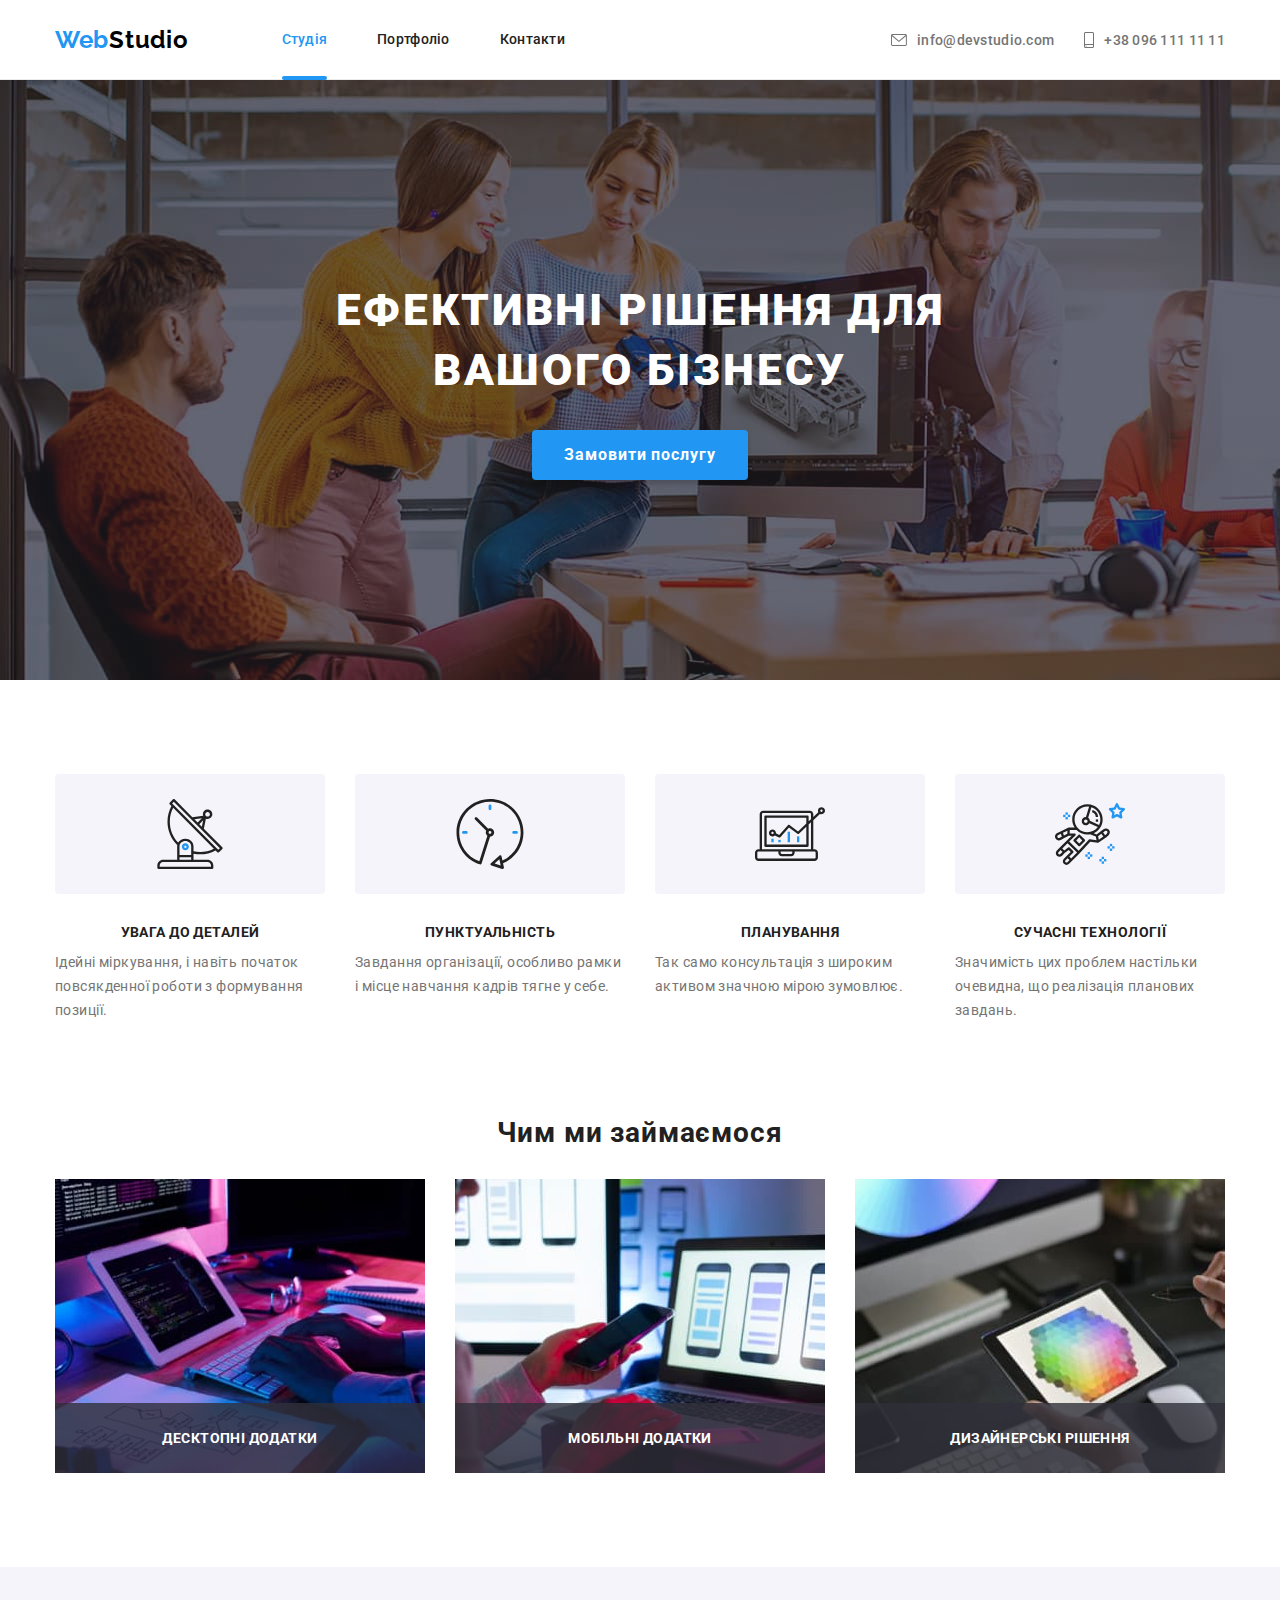
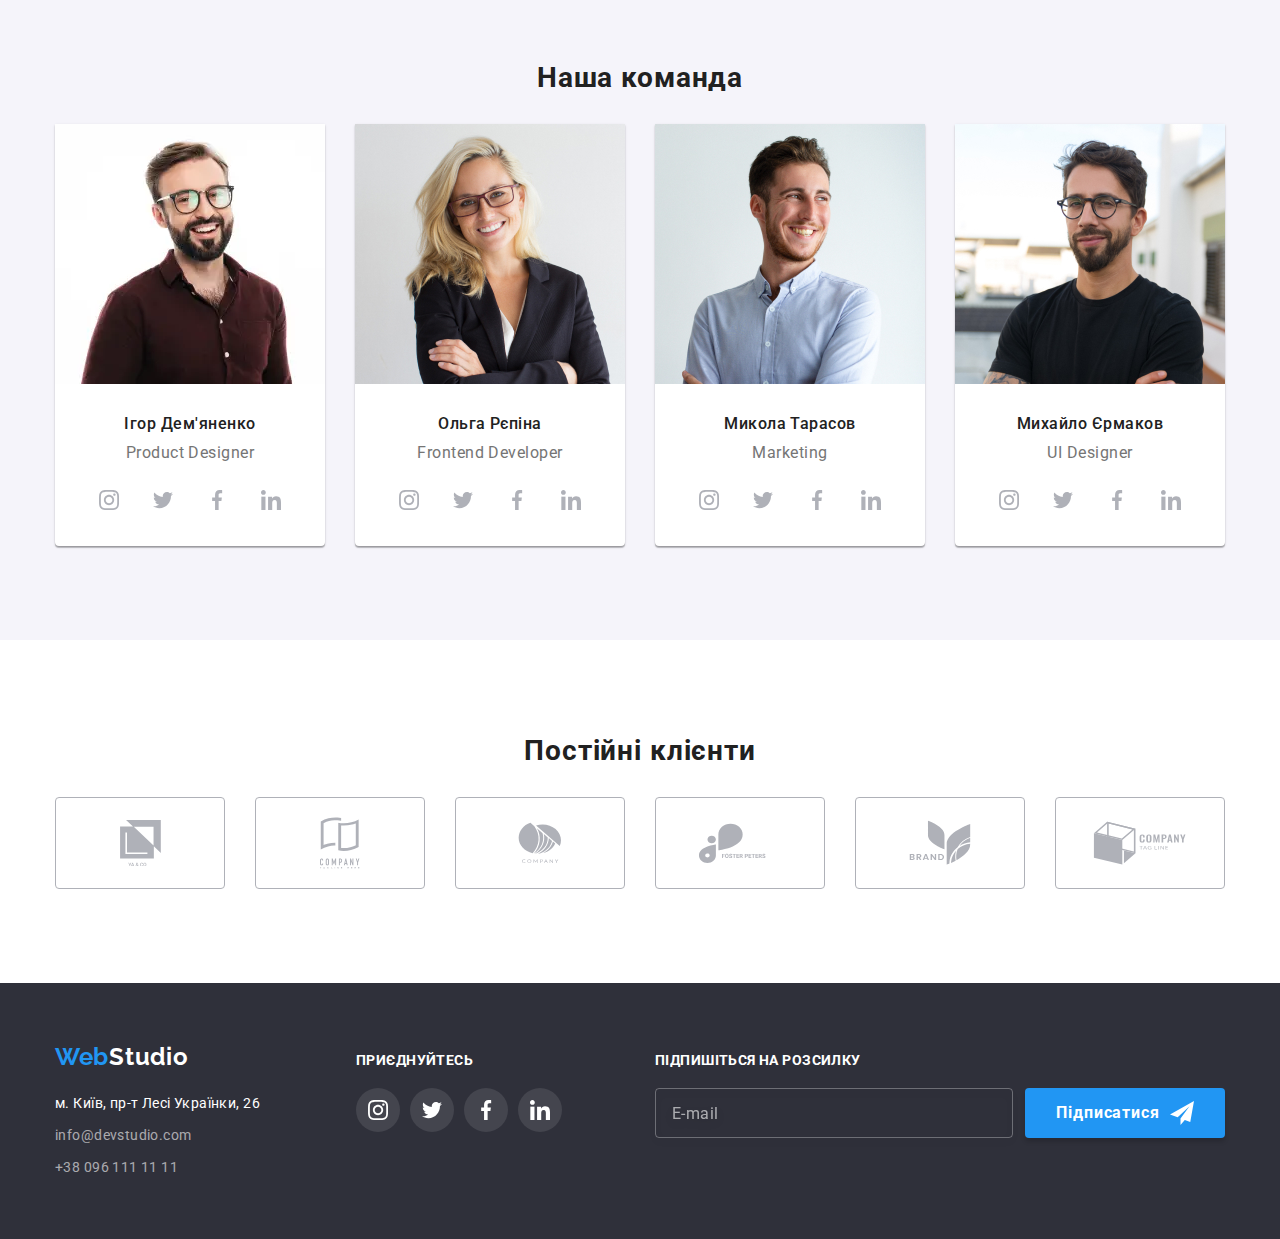
==== commit 3fd7cb44: "images optimized" ====
--- a/index.html
+++ b/index.html
@@ -234,6 +234,14 @@
               <picture>
                 <source
                   srcset="
+                    ./images/ihor-demianenko-desktop.webp    1x,
+                    ./images/ihor-demianenko-desktop@2x.webp 2x
+                  "
+                  media="(min-width: 1200px)"
+                  type="image/webp"
+                />
+                <source
+                  srcset="
                     ./images/ihor-demianenko-desktop.jpg    1x,
                     ./images/ihor-demianenko-desktop@2x.jpg 2x
                   "
@@ -241,10 +249,26 @@
                 />
                 <source
                   srcset="
+                    ./images/ihor-demianenko-tablet.webp    1x,
+                    ./images/ihor-demianenko-tablet@2x.webp 2x
+                  "
+                  media="(min-width: 728px)"
+                  type="image/webp"
+                />
+                <source
+                  srcset="
                     ./images/ihor-demianenko-tablet.jpg    1x,
                     ./images/ihor-demianenko-tablet@2x.jpg 2x
                   "
                   media="(min-width: 728px)"
+                />
+                <source
+                  srcset="
+                    ./images/ihor-demianenko-mobile.webp    1x,
+                    ./images/ihor-demianenko-mobile@2x.webp 2x
+                  "
+                  media="(min-width: 280px)"
+                  type="image/webp"
                 />
                 <source
                   srcset="
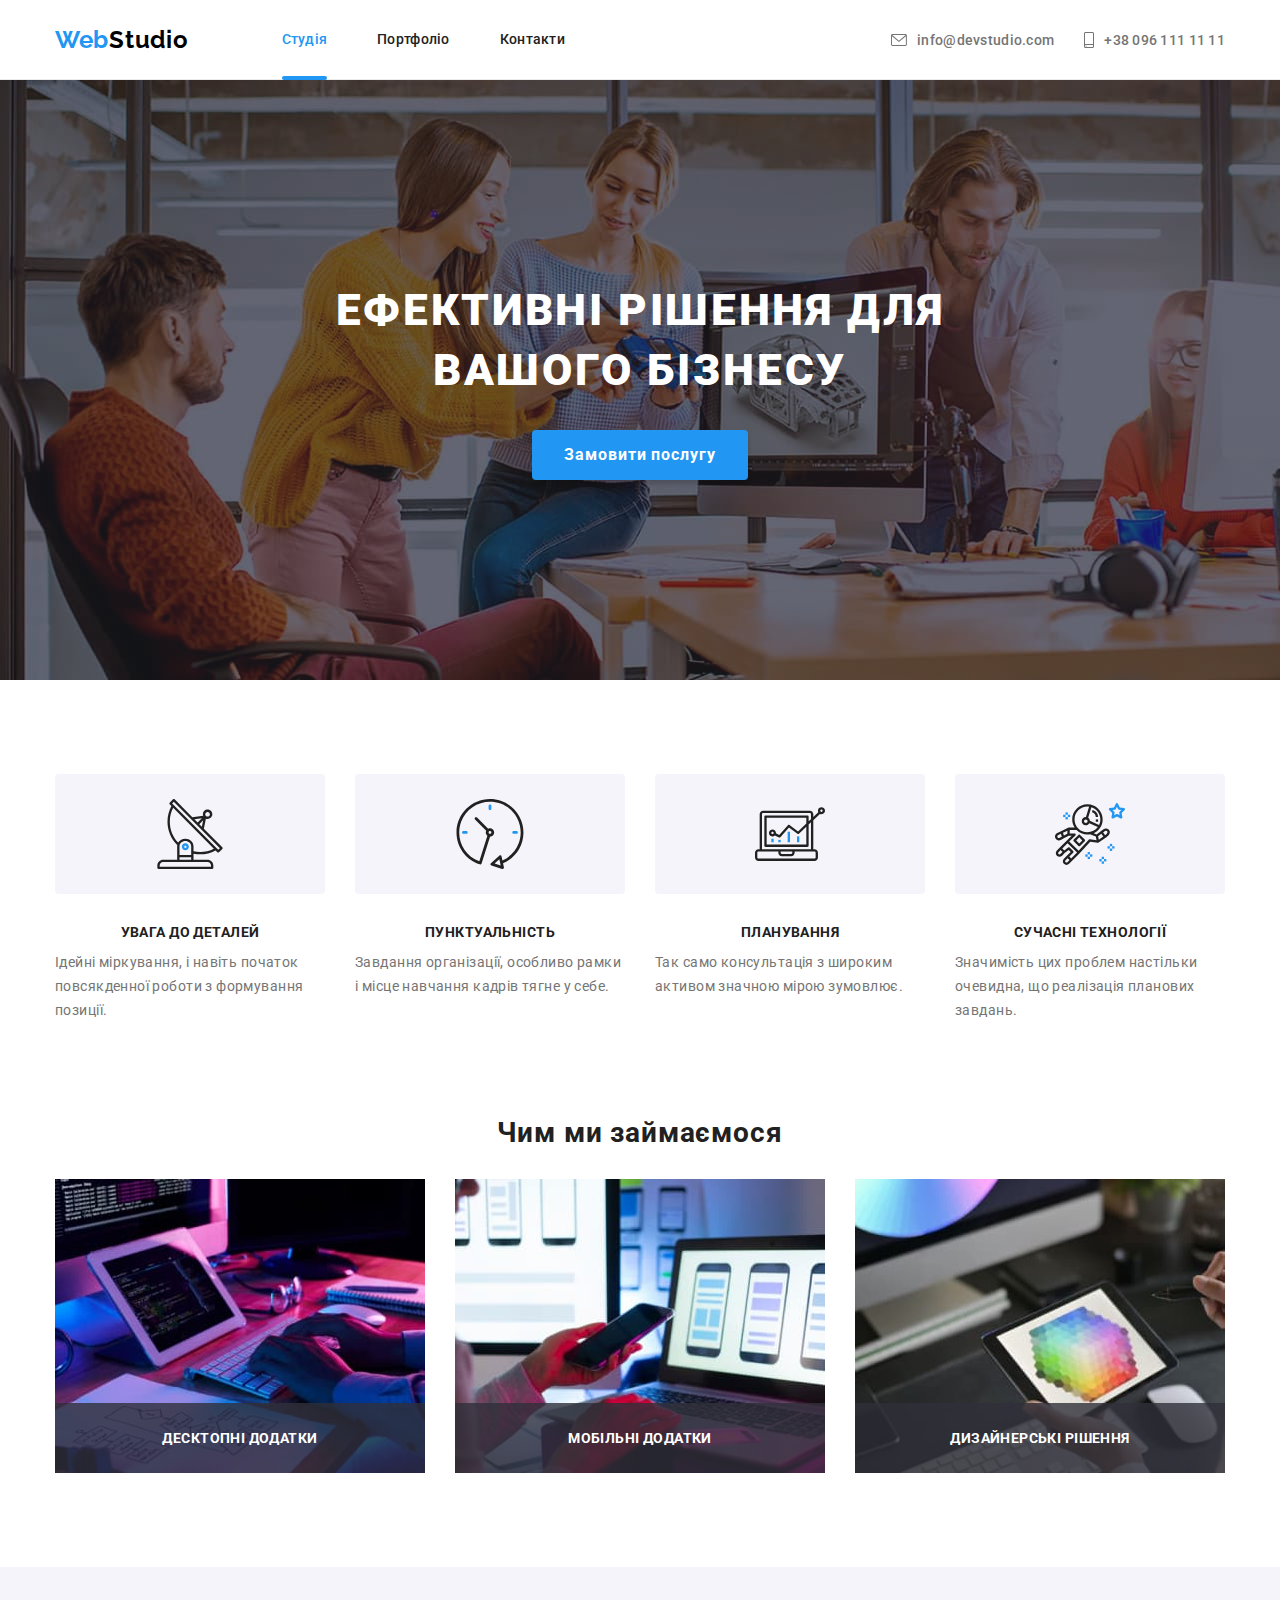
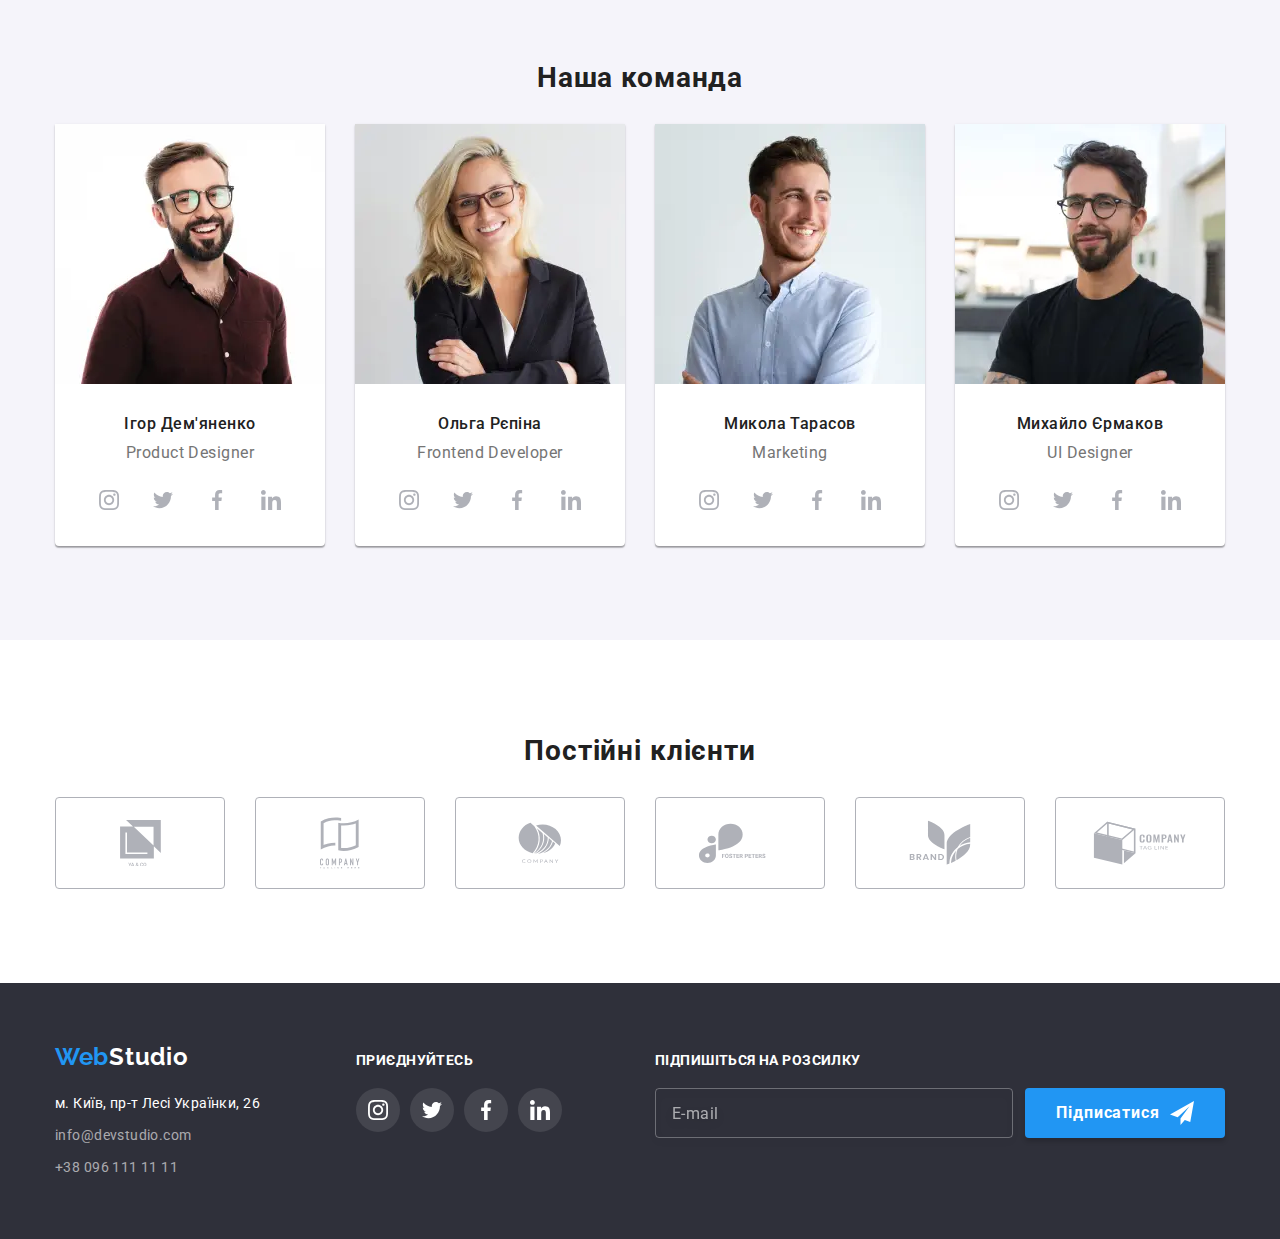
==== commit 09bcab5d: "team section images webp" ====
--- a/index.html
+++ b/index.html
@@ -322,6 +322,14 @@
               <picture>
                 <source
                   srcset="
+                    ./images/olha-riepina-desktop.webp    1x,
+                    ./images/olha-riepina-desktop@2x.webp 2x
+                  "
+                  media="(min-width: 1200px)"
+                  type="image/webp"
+                />
+                <source
+                  srcset="
                     ./images/olha-riepina-desktop.jpg    1x,
                     ./images/olha-riepina-desktop@2x.jpg 2x
                   "
@@ -329,10 +337,26 @@
                 />
                 <source
                   srcset="
+                    ./images/olha-riepina-tablet.webp    1x,
+                    ./images/olha-riepina-tablet@2x.webp 2x
+                  "
+                  media="(min-width: 768px)"
+                  type="image/webp"
+                />
+                <source
+                  srcset="
                     ./images/olha-riepina-tablet.jpg    1x,
                     ./images/olha-riepina-tablet@2x.jpg 2x
                   "
                   media="(min-width: 728px)"
+                />
+                <source
+                  srcset="
+                    ./images/olha-riepina-mobile.webp    1x,
+                    ./images/olha-riepina-mobile@2x.webp 2x
+                  "
+                  media="(min-width: 280px)"
+                  type="image/webp"
                 />
                 <source
                   srcset="
@@ -388,6 +412,14 @@
               <picture>
                 <source
                   srcset="
+                    ./images/mykola-tarasov-desktop.webp    1x,
+                    ./images/mykola-tarasov-desktop@2x.webp 2x
+                  "
+                  media="(min-width: 1200px)"
+                  type="image/webp"
+                />
+                <source
+                  srcset="
                     ./images/mykola-tarasov-desktop.jpg    1x,
                     ./images/mykola-tarasov-desktop@2x.jpg 2x
                   "
@@ -395,10 +427,26 @@
                 />
                 <source
                   srcset="
+                    ./images/mykola-tarasov-tablet.webp    1x,
+                    ./images/mykola-tarasov-tablet@2x.webp 2x
+                  "
+                  media="(min-width: 768px)"
+                  type="image/webp"
+                />
+                <source
+                  srcset="
                     ./images/mykola-tarasov-tablet.jpg    1x,
                     ./images/mykola-tarasov-tablet@2x.jpg 2x
                   "
                   media="(min-width: 728px)"
+                />
+                <source
+                  srcset="
+                    ./images/mykola-tarasov-mobile.webp    1x,
+                    ./images/mykola-tarasov-mobile@2x.webp 2x
+                  "
+                  media="(min-width: 280px)"
+                  type="image/webp"
                 />
                 <source
                   srcset="
@@ -454,6 +502,14 @@
               <picture>
                 <source
                   srcset="
+                    ./images/mykhailo-yermakov-desktop.webp    1x,
+                    ./images/mykhailo-yermakov-desktop@2x.webp 2x
+                  "
+                  media="(min-width: 1200px)"
+                  type="image/webp"
+                />
+                <source
+                  srcset="
                     ./images/mykhailo-yermakov-desktop.jpg    1x,
                     ./images/mykhailo-yermakov-desktop@2x.jpg 2x
                   "
@@ -461,10 +517,26 @@
                 />
                 <source
                   srcset="
+                    ./images/mykhailo-yermakov-tablet.webp    1x,
+                    ./images/mykhailo-yermakov-tablet@2x.webp 2x
+                  "
+                  media="(min-width: 728px)"
+                  type="image/webp"
+                />
+                <source
+                  srcset="
                     ./images/mykhailo-yermakov-tablet.jpg    1x,
                     ./images/mykhailo-yermakov-tablet@2x.jpg 2x
                   "
                   media="(min-width: 728px)"
+                />
+                <source
+                  srcset="
+                    ./images/mykhailo-yermakov-mobile.webp    1x,
+                    ./images/mykhailo-yermakov-mobile@2x.webp 2x
+                  "
+                  media="(min-width: 280px)"
+                  type="image/webp"
                 />
                 <source
                   srcset="
--- a/css/main.min.css
+++ b/css/main.min.css
@@ -1 +1 @@
-:root{--primary-color: #212121;--secondary-color: #757575;--highlight-color: #2196f3;--black-color: #000000;--white-color: #ffffff;--dark-bg: #2f303a;--grey-bg: #f5f4fa;--grey-icon: #afb1b8;--main-transition: 250ms cubic-bezier(0.4, 0, 0.2, 1)}.visually-hidden{position:absolute;width:1px;height:1px;margin:-1px;border:0;padding:0;white-space:nowrap;clip-path:inset(100%);clip:rect(0 0 0 0);overflow:hidden}.is-hidden{opacity:0;visibility:hidden;pointer-events:none}.subscription-btn,.clients__link,.mobile-menu__button,.socials__link,.modal__close-btn{display:flex;justify-content:center;align-items:center}h1,h2,h3,h4,h5,h6,p{margin-top:0;margin-bottom:0}ul,ol{margin-top:0;margin-bottom:0;padding-left:0;list-style:none}img{display:block;max-width:100%;height:auto}button{cursor:pointer;border:none}a{text-decoration:none}body{font-family:"Roboto",sans-serif;color:var(--primary-color)}.container{width:100%;padding-left:15px;padding-right:15px}@media screen and (min-width: 480px){.container{width:480px;margin-left:auto;margin-right:auto}}@media screen and (min-width: 768px){.container{width:768px}}@media screen and (min-width: 1200px){.container{width:1200px}}.mobile-menu{position:fixed;top:0;left:0;z-index:1000;width:100%;height:100%;background-color:var(--white-color);opacity:0;visibility:hidden;pointer-events:none;transition:opacity var(--main-transition),visibility var(--main-transition)}.mobile-menu.is-open{opacity:1;visibility:visible;pointer-events:auto}.mobile-menu__container{position:relative;padding:48px 40px}.mobile-menu__close-btn{position:absolute;top:10px;right:15px;transition:fill var(--main-transition)}.mobile-menu__close-btn:hover,.mobile-menu__close-btn:focus{fill:var(--highlight-color)}.mobile-menu__list{margin-bottom:306px;display:flex;flex-direction:column;gap:32px}.mobile-menu__menu-link{color:var(--primary-color);transition:color var(--main-transition);font-size:40px;font-weight:500;line-height:1.175;letter-spacing:.02em}.mobile-menu__menu-link:hover,.mobile-menu__menu-link:focus{color:var(--highlight-color)}.mobile-menu__menu-link_current{color:var(--highlight-color)}.mobile-menu__contacts{margin-bottom:64px;display:flex;flex-direction:column;gap:32px}.mobile-menu__contacts-tel{color:var(--highlight-color);font-size:34px;font-weight:500;line-height:1.1764705882;letter-spacing:.02em}.mobile-menu__contacts-mail{color:var(--secondary-color);transition:color var(--main-transition);font-size:24px;font-weight:500;line-height:1.1666666667;letter-spacing:.02em}.mobile-menu__contacts-mail:hover,.mobile-menu__contacts-mail:focus{color:var(--highlight-color)}.mobile-menu__socials{display:flex;gap:10px}.mobile-menu__socials-item:not(:last-child){padding-right:10px;border-right:1px solid rgba(33,33,33,.2)}.mobile-menu__socials-link{color:var(--highlight-color);font-size:18px;font-weight:500;line-height:1.2222222222;letter-spacing:.02em}.logo{display:block;font-family:"Raleway",sans-serif;font-size:24px;font-weight:700;line-height:1.1666666667;letter-spacing:.03em;color:var(--highlight-color)}.logo__second-word{color:var(--black-color)}.footer__logo{margin-bottom:20px}.footer__logo .logo__second-word{color:var(--white-color)}.section{padding-top:60px;padding-bottom:60px}.section_no-padding-top{padding-top:0}.section_grey-background{background-color:var(--grey-bg)}@media screen and (min-width: 1200px){.section{padding-top:94px;padding-bottom:94px}.section_no-padding-top{padding-top:0}}.section__title{margin-bottom:30px;text-align:center;font-size:28px;font-weight:700;line-height:1.1785714286;letter-spacing:.03em}.backdrop{position:fixed;top:0;left:0;width:100%;height:100%;background-color:rgba(0,0,0,.2);transition:opacity var(--main-transition),visibility var(--main-transition)}.modal{position:absolute;top:50%;left:50%;transform:translate(-50%, -50%);width:calc(100% - 30px);max-width:450px;min-height:609px;padding:40px;background-color:var(--white-color);box-shadow:0px 1px 3px rgba(0,0,0,.12),0px 1px 1px rgba(0,0,0,.14),0px 2px 1px rgba(0,0,0,.2);border-radius:4px}.modal__close-btn{position:absolute;top:8px;right:8px;width:30px;height:30px;border-radius:50%;background-color:var(--white-color);border:1px solid rgba(0,0,0,.1);transition:fill var(--main-transition)}.modal__close-btn:hover .modal__close-icon,.modal__close-btn:focus .modal__close-icon{fill:var(--highlight-color)}.modal__title{margin-bottom:12px;text-align:center;font-size:20px;font-weight:700;line-height:1.5;letter-spacing:.03em}.modal-form{display:flex;flex-direction:column}.modal-form-field{margin-bottom:10px;transition:color var(--main-transition)}.modal-form-field:focus-within{color:var(--highlight-color)}.modal-form-input-desc{display:block;margin-bottom:4px;font-size:12px;font-weight:400;line-height:1.1666666667;letter-spacing:.01em;color:var(--secondary-color);transition:color var(--main-transition)}.modal-form-field:focus-within .modal-form-input-desc{color:var(--highlight-color)}.modal-form-input-wrapper{position:relative;display:block}.modal-form-input{padding-left:42px;width:100%;height:40px;border:1px solid rgba(33,33,33,.2);border-radius:4px;font-size:16px;color:var(--black-color)}.modal-form-input:focus{border-color:var(--highlight-color);outline:none}.modal-form-icon{position:absolute;top:50%;left:12px;transform:translateY(-50%);fill:currentColor;transition:fill var(--main-transition)}.modal-form-field-last{margin-bottom:20px}.modal-form-message{display:block;padding:12px 16px;width:100%;height:120px;resize:none;border:1px solid rgba(33,33,33,.2);border-radius:4px;font-size:16px;color:var(--black-color);transition:border-color var(--main-transition)}.modal-form-message:focus{border-color:var(--highlight-color);outline:none}.modal-form-message::placeholder{font-size:14px;font-weight:400;line-height:1.1428571429;letter-spacing:.01em;color:rgba(117,117,117,.5)}.modal-form-checkbox-wrapper{margin-bottom:30px;display:flex;justify-content:center;align-items:center;font-size:12px;font-weight:400;line-height:1.1666666667;letter-spacing:.03em;color:var(--secondary-color)}.modal-form-checkbox-icon-wrapper{display:flex;align-items:center;margin-right:7px;cursor:pointer}.modal-form-checkbox-icon-overlay{position:absolute;opacity:0;transition:opacity var(--main-transition)}.modal-form-checkbox:checked+.modal-form-checkbox-icon-wrapper .modal-form-checkbox-icon-overlay{opacity:1}.modal-form-checkbox:focus+.modal-form-checkbox-icon-wrapper .modal-form-checkbox-icon{outline:1px solid var(--black-color)}.modal-form-checkbox:checked+.modal-form-checkbox-icon-wrapper .modal-form-checkbox-icon{outline:none}.modal-policy-link{color:var(--highlight-color)}.modal-form-submit{align-self:center;padding:10px;min-width:200px;min-height:50px;font-size:16px;font-weight:700;line-height:1.875;letter-spacing:.06em;color:var(--white-color);background-color:var(--highlight-color);box-shadow:0px 4px 4px rgba(0,0,0,.15);border-radius:4px}@media screen and (min-width: 1200px){.modal{max-width:528px;min-height:581px}.modal-form-message::placeholder{font-size:12px;font-weight:400;line-height:1.1666666667;letter-spacing:.01em}.modal-form-checkbox-wrapper{font-size:14px;font-weight:400;line-height:1.7142857143;letter-spacing:.03em}}.socials{display:flex;justify-content:center;gap:10px}.socials__link{width:44px;height:44px;border-radius:50%;transition:background-color var(--main-transition)}.socials__link:hover,.socials__link:focus{background-color:var(--highlight-color)}.socials__icon{fill:var(--grey-icon);transition:fill var(--main-transition)}.socials__link:hover .socials__icon,.socials__link:focus .socials__icon{fill:var(--white-color)}.footer__socials{margin-bottom:60px}.header{display:flex;align-items:center;height:60px;border-bottom:1px solid #ececec}.header__container{display:flex;align-items:center;justify-content:space-between}.mobile-menu__button{width:40px;height:40px;background-color:rgba(0,0,0,0)}.menu{display:none}.contacts{display:none}@media screen and (min-width: 768px){.header{height:80px}.mobile-menu__button{display:none}.navigation{display:flex;align-items:center}.header__logo{margin-right:88px}.menu{display:flex;gap:50px}.menu__link{color:var(--primary-color);transition:color var(--main-transition);font-size:14px;font-weight:500;line-height:1.1428571429;letter-spacing:.02em}.menu__link:hover,.menu__link:focus{color:var(--highlight-color)}.menu__link_current{position:relative;color:var(--highlight-color)}.menu__link_current::after{content:"";position:absolute;bottom:-33px;left:0;width:100%;height:4px;border-radius:2px;background-color:var(--highlight-color)}.contacts{margin-left:auto;display:flex;flex-direction:column;gap:10px}.contacts__link{display:flex;align-items:center;gap:8px;color:var(--secondary-color);transition:color var(--main-transition);font-size:12px;font-weight:500;line-height:1.1666666667;letter-spacing:.02em}.contacts__link:hover,.contacts__link:focus{color:var(--highlight-color)}.contacts__icon{fill:currentColor}.contacts__icon.envelope-icon{width:14px;height:10px}.contacts__icon.smartphone-icon{width:10px;height:14px}}@media screen and (min-width: 1200px){.header__logo{margin-right:93px}.contacts{flex-direction:row;gap:30px}.contacts__link{gap:10px;font-size:14px;font-weight:500;line-height:1.1428571429;letter-spacing:.02em}.contacts__icon.envelope-icon{width:16px;height:12px}.contacts__icon.smartphone-icon{width:10px;height:16px}}.hero{margin-left:auto;margin-right:auto;max-width:1600px;height:400px;display:flex;flex-direction:column;justify-content:center;background-color:#c4c4c4;background-image:linear-gradient(rgba(47, 48, 58, 0.4), rgba(47, 48, 58, 0.4)),url("../images/hero-bg-mobile.jpg");background-repeat:no-repeat;background-size:cover}.hero__container{display:flex;flex-direction:column;align-items:center;gap:30px}.hero__title{max-width:360px;text-align:center;font-size:26px;font-weight:900;line-height:1.6153846154;letter-spacing:.06em;text-transform:uppercase;color:var(--white-color)}.hero__button{min-width:200px;min-height:50px;font-size:16px;font-weight:700;line-height:1.875;letter-spacing:.06em;color:var(--white-color);background-color:var(--highlight-color);box-shadow:0px 4px 4px rgba(0,0,0,.15);border-radius:4px}.hero__button:active{background-color:#188ce8}@media screen and (min-device-pixel-ratio: 2)and (max-width: 767px),screen and (min-resolution: 192dpi)and (max-width: 767px),screen and (min-resolution: 2dppx)and (max-width: 767px){.hero{background-image:linear-gradient(rgba(47, 48, 58, 0.4), rgba(47, 48, 58, 0.4)),url("../images/hero-bg-mobile@2x.jpg")}}@media screen and (min-width: 768px){.hero{background-image:linear-gradient(rgba(47, 48, 58, 0.4), rgba(47, 48, 58, 0.4)),url("../images/hero-bg-tablet.jpg")}}@media screen and (min-device-pixel-ratio: 2)and (max-width: 768px),screen and (min-resolution: 192dpi)and (max-width: 768px),screen and (min-resolution: 2dppx)and (max-width: 768px){.hero{background-image:linear-gradient(rgba(47, 48, 58, 0.4), rgba(47, 48, 58, 0.4)),url("../images/hero-bg-tablet@2x.jpg")}}@media screen and (min-width: 1200px){.hero{height:600px;background-image:linear-gradient(rgba(47, 48, 58, 0.4), rgba(47, 48, 58, 0.4)),url("../images/hero-bg-desktop.jpg")}.hero__title{max-width:696px;font-size:44px;font-weight:900;line-height:1.3636363636;letter-spacing:.06em}.hero__button{min-width:216px}}@media screen and (min-device-pixel-ratio: 2)and (max-width: 1200px),screen and (min-resolution: 192dpi)and (max-width: 1200px),screen and (min-resolution: 2dppx)and (max-width: 1200px){.hero{background-image:linear-gradient(rgba(47, 48, 58, 0.4), rgba(47, 48, 58, 0.4)),url("../images/hero-bg-desktop@2x.jpg")}}.features{display:flex;flex-direction:column;gap:30px}.features__icon-container{display:flex;justify-content:center;align-items:center;margin-bottom:30px;width:100%;height:120px;background-color:var(--grey-bg);border-radius:4px}.features__title{text-align:center;margin-bottom:10px;font-size:14px;font-weight:700;line-height:1.1428571429;letter-spacing:.03em;text-transform:uppercase}.features__text{font-size:14px;font-weight:400;line-height:1.7142857143;letter-spacing:.03em;color:var(--secondary-color)}@media screen and (min-width: 768px){.features{flex-wrap:wrap;flex-direction:row}.features__item{width:calc(50% - 15px)}}@media screen and (min-width: 1200px){.features{flex-wrap:nowrap}.features__item{width:auto}.features__icon-container{width:270px}}.what-we-do-section{display:none}@media screen and (min-width: 1200px){.what-we-do-section{display:block}.what-we-do{display:flex;gap:30px}.what-we-do__item{position:relative}.what-we-do__overlay{position:absolute;bottom:0;left:0;display:flex;justify-content:center;align-items:center;width:100%;height:70px;font-size:14px;font-weight:700;line-height:1.1428571429;letter-spacing:.03em;text-transform:uppercase;background-color:rgba(47,48,58,.8);color:var(--white-color)}}.team{display:flex;flex-direction:column;gap:30px}.team__item{background:var(--white-color);box-shadow:0px 1px 3px rgba(0,0,0,.12),0px 1px 1px rgba(0,0,0,.14),0px 2px 1px rgba(0,0,0,.2);border-radius:0px 0px 4px 4px}.team__image{margin-left:auto;margin-right:auto}.team__description{padding-top:30px;padding-bottom:24px;text-align:center}.team__title{margin-bottom:10px;font-size:16px;font-weight:500;line-height:1.1875;letter-spacing:.03em}.team__text{margin-bottom:16px;font-size:16px;font-weight:400;line-height:1.1875;letter-spacing:.03em;color:var(--secondary-color)}@media screen and (min-width: 768px){.team{flex-direction:row;flex-wrap:wrap}.team__item{width:calc(50% - 15px)}}@media screen and (min-width: 1200px){.team{flex-wrap:nowrap}}.clients{display:flex;flex-wrap:wrap;gap:30px}.clients__item{width:calc(50% - 15px);height:92px}.clients__link{width:100%;height:100%;border:1px solid var(--grey-icon);border-radius:4px;transition:border-color var(--main-transition)}.clients__link:hover,.clients__link:focus{border-color:var(--highlight-color)}.clients__icon{fill:var(--grey-icon);transition:fill var(--main-transition)}.clients__link:hover .clients__icon,.clients__link:focus .clients__icon{fill:var(--highlight-color)}@media screen and (min-width: 768px){.clients__item{width:calc(33.3333333333% - 20px)}}@media screen and (min-width: 1200px){.clients__item{width:170px}}.footer{background-color:var(--dark-bg)}.logo-and-address-wrapper{text-align:center}.address{margin-bottom:60px;display:flex;flex-direction:column;gap:8px}.contacts-footer-link{display:block;font-size:14px;font-weight:400;line-height:1.7142857143;letter-spacing:.03em;font-style:normal;color:rgba(255,255,255,.6);transition:color var(--main-transition)}.address-footer-link{color:var(--white-color)}.address-footer-link:hover,.address-footer-link:focus{color:var(--highlight-color)}.footer-title-text{display:block;text-align:center;font-size:14px;font-weight:700;line-height:1.1428571429;letter-spacing:.03em;text-transform:uppercase;color:var(--white-color)}.footer-title-text-socials{margin-bottom:20px}.footer-socials-link{background-color:rgba(255,255,255,.1)}.footer-socials-icon{fill:var(--white-color)}.footer-subscription-field{display:block;margin-bottom:20px}.subscription-input{margin-left:auto;margin-right:auto;margin-bottom:20px;width:100%;max-width:450px;height:50px;padding-left:16px;display:flex;align-items:center;border:1px solid rgba(255,255,255,.3);filter:drop-shadow(0px 4px 4px rgba(0, 0, 0, 0.15));border-radius:4px;background-color:rgba(0,0,0,0);font-size:16px;font-weight:400;line-height:1.25;letter-spacing:.03em;color:var(--white-color)}.subscription-input::placeholder{font-size:16px;font-weight:400;line-height:1.25;letter-spacing:.03em;color:rgba(255,255,255,.6)}.subscription-btn{margin-left:auto;margin-right:auto;gap:10px;min-width:200px;min-height:50px;font-size:16px;font-weight:700;line-height:1.875;letter-spacing:.06em;color:var(--white-color);background-color:var(--highlight-color);box-shadow:0px 4px 4px rgba(0,0,0,.15);border-radius:4px}.send-icon{fill:currentColor}@media screen and (min-width: 768px){.logo-and-address-wrapper{display:inline-flex;flex-direction:column;margin-right:165px;padding-left:61px}.footer__logo{margin-left:auto;margin-right:auto}.socials-wrapper{display:inline-flex;flex-direction:column}}@media screen and (min-width: 1200px){.footer.section{padding-top:60px;padding-bottom:60px}.footer__container{display:flex;align-items:baseline}.logo-and-address-wrapper{margin-right:70px;padding-left:0;flex-grow:1;text-align:left}.footer__logo{margin-left:0;margin-right:0}.address{margin-bottom:0}.socials-wrapper{margin-right:93px}.footer__socials{margin-bottom:0}.footer-form-wrapper{display:flex;gap:12px}.footer-title-text{text-align:left}.subscription-input{width:358px}.subscription-btn{height:50px}}.filters{display:flex;gap:8px;justify-content:center;margin-bottom:50px}.filters__button{padding:6px 22px;font-size:16px;font-weight:500;line-height:1.625;letter-spacing:.03em;color:var(--primary-color);background-color:var(--grey-bg);border-radius:4px;transition:color var(--main-transition),background-color var(--main-transition),box-shadow var(--main-transition),border-radius var(--main-transition)}.filters__button:hover,.filters__button:focus{color:var(--white-color);background-color:var(--highlight-color);box-shadow:0px 3px 1px rgba(0,0,0,.1),0px 1px 2px rgba(0,0,0,.08),0px 2px 2px rgba(0,0,0,.12);border-radius:4px}.projects{display:flex;gap:30px;flex-wrap:wrap}.projects__link{display:block;transition:box-shadow var(--main-transition)}.projects__link:hover,.projects__link:focus{box-shadow:0px 1px 1px rgba(0,0,0,.12),0px 4px 4px rgba(0,0,0,.06),1px 4px 6px rgba(0,0,0,.16)}.projects__overlay{position:relative;overflow:hidden}.projects__desc{position:absolute;top:100%;left:0;padding:63px 24px;width:100%;height:100%;font-size:18px;font-weight:400;line-height:1.5555555556;letter-spacing:.03em;color:var(--white-color);background-color:rgba(33,150,243,.9);transition:transform var(--main-transition)}.projects__link:hover .projects__desc,.projects__link:focus .projects__desc{transform:translate(0, -100%)}.projects-item-description{padding:20px 24px;border:1px solid #eee;border-top:none}.projects-item-title{margin-bottom:4px;font-size:18px;font-weight:700;line-height:2;letter-spacing:.06em;color:var(--primary-color);transition:color var(--main-transition)}.projects-item-category{font-size:16px;font-weight:400;line-height:1.875;letter-spacing:.03em;color:var(--secondary-color);transition:color var(--main-transition)}/*# sourceMappingURL=main.min.css.map */+:root{--primary-color: #212121;--secondary-color: #757575;--highlight-color: #2196f3;--black-color: #000000;--white-color: #ffffff;--dark-bg: #2f303a;--grey-bg: #f5f4fa;--grey-icon: #afb1b8;--main-transition: 250ms cubic-bezier(0.4, 0, 0.2, 1)}.visually-hidden{position:absolute;width:1px;height:1px;margin:-1px;border:0;padding:0;white-space:nowrap;clip-path:inset(100%);clip:rect(0 0 0 0);overflow:hidden}.is-hidden{opacity:0;visibility:hidden;pointer-events:none}.subscription-btn,.clients__link,.mobile-menu__button,.socials__link,.modal__close-btn{display:flex;justify-content:center;align-items:center}h1,h2,h3,h4,h5,h6,p{margin-top:0;margin-bottom:0}ul,ol{margin-top:0;margin-bottom:0;padding-left:0;list-style:none}img{display:block;max-width:100%;height:auto}button{cursor:pointer;border:none}a{text-decoration:none}body{font-family:"Roboto",sans-serif;color:var(--primary-color)}.container{width:100%;padding-left:15px;padding-right:15px}@media screen and (min-width: 480px){.container{width:480px;margin-left:auto;margin-right:auto}}@media screen and (min-width: 768px){.container{width:768px}}@media screen and (min-width: 1200px){.container{width:1200px}}.mobile-menu{position:fixed;top:0;left:0;z-index:1000;width:100%;height:100%;background-color:var(--white-color);opacity:0;visibility:hidden;pointer-events:none;transition:opacity var(--main-transition),visibility var(--main-transition)}.mobile-menu.is-open{opacity:1;visibility:visible;pointer-events:auto}.mobile-menu__container{position:relative;padding:48px 40px;height:100%;display:flex;flex-direction:column;justify-content:space-between}.mobile-menu__close-btn{position:absolute;top:10px;right:15px;transition:fill var(--main-transition)}.mobile-menu__close-btn:hover,.mobile-menu__close-btn:focus{fill:var(--highlight-color)}.mobile-menu__list{display:flex;flex-direction:column;gap:32px}.mobile-menu__menu-link{color:var(--primary-color);transition:color var(--main-transition);font-size:40px;font-weight:500;line-height:1.175;letter-spacing:.02em}.mobile-menu__menu-link:hover,.mobile-menu__menu-link:focus{color:var(--highlight-color)}.mobile-menu__menu-link_current{color:var(--highlight-color)}.mobile-menu__contacts{margin-top:auto;margin-bottom:64px;display:flex;flex-direction:column;gap:32px}.mobile-menu__contacts-tel{color:var(--highlight-color);font-size:34px;font-weight:500;line-height:1.1764705882;letter-spacing:.02em}.mobile-menu__contacts-mail{color:var(--secondary-color);transition:color var(--main-transition);font-size:24px;font-weight:500;line-height:1.1666666667;letter-spacing:.02em}.mobile-menu__contacts-mail:hover,.mobile-menu__contacts-mail:focus{color:var(--highlight-color)}.mobile-menu__socials{display:flex;gap:10px;flex-wrap:wrap}.mobile-menu__socials-item:not(:last-child){padding-right:10px;border-right:1px solid rgba(33,33,33,.2)}.mobile-menu__socials-link{color:var(--highlight-color);font-size:18px;font-weight:500;line-height:1.2222222222;letter-spacing:.02em}.logo{display:block;font-family:"Raleway",sans-serif;font-size:24px;font-weight:700;line-height:1.1666666667;letter-spacing:.03em;color:var(--highlight-color)}.logo__second-word{color:var(--black-color)}.footer__logo{margin-bottom:20px}.footer__logo .logo__second-word{color:var(--white-color)}.section{padding-top:60px;padding-bottom:60px}.section_no-padding-top{padding-top:0}.section_grey-background{background-color:var(--grey-bg)}@media screen and (min-width: 1200px){.section{padding-top:94px;padding-bottom:94px}.section_no-padding-top{padding-top:0}}.section__title{margin-bottom:30px;text-align:center;font-size:28px;font-weight:700;line-height:1.1785714286;letter-spacing:.03em}.backdrop{position:fixed;top:0;left:0;width:100%;height:100%;background-color:rgba(0,0,0,.2);transition:opacity var(--main-transition),visibility var(--main-transition)}.modal{position:absolute;top:50%;left:50%;transform:translate(-50%, -50%);width:calc(100% - 30px);max-width:450px;min-height:609px;padding:40px;background-color:var(--white-color);box-shadow:0px 1px 3px rgba(0,0,0,.12),0px 1px 1px rgba(0,0,0,.14),0px 2px 1px rgba(0,0,0,.2);border-radius:4px}.modal__close-btn{position:absolute;top:8px;right:8px;width:30px;height:30px;border-radius:50%;background-color:var(--white-color);border:1px solid rgba(0,0,0,.1);transition:fill var(--main-transition)}.modal__close-btn:hover .modal__close-icon,.modal__close-btn:focus .modal__close-icon{fill:var(--highlight-color)}.modal__title{margin-bottom:12px;text-align:center;font-size:20px;font-weight:700;line-height:1.5;letter-spacing:.03em}.modal-form{display:flex;flex-direction:column}.modal-form-field{margin-bottom:10px;transition:color var(--main-transition)}.modal-form-field:focus-within{color:var(--highlight-color)}.modal-form-input-desc{display:block;margin-bottom:4px;font-size:12px;font-weight:400;line-height:1.1666666667;letter-spacing:.01em;color:var(--secondary-color);transition:color var(--main-transition)}.modal-form-field:focus-within .modal-form-input-desc{color:var(--highlight-color)}.modal-form-input-wrapper{position:relative;display:block}.modal-form-input{padding-left:42px;width:100%;height:40px;border:1px solid rgba(33,33,33,.2);border-radius:4px;font-size:16px;color:var(--black-color)}.modal-form-input:focus{border-color:var(--highlight-color);outline:none}.modal-form-icon{position:absolute;top:50%;left:12px;transform:translateY(-50%);fill:currentColor;transition:fill var(--main-transition)}.modal-form-field-last{margin-bottom:20px}.modal-form-message{display:block;padding:12px 16px;width:100%;height:120px;resize:none;border:1px solid rgba(33,33,33,.2);border-radius:4px;font-size:16px;color:var(--black-color);transition:border-color var(--main-transition)}.modal-form-message:focus{border-color:var(--highlight-color);outline:none}.modal-form-message::placeholder{font-size:14px;font-weight:400;line-height:1.1428571429;letter-spacing:.01em;color:rgba(117,117,117,.5)}.modal-form-checkbox-wrapper{margin-bottom:30px;display:flex;justify-content:center;align-items:center;font-size:12px;font-weight:400;line-height:1.1666666667;letter-spacing:.03em;color:var(--secondary-color)}.modal-form-checkbox-icon-wrapper{display:flex;align-items:center;margin-right:7px;cursor:pointer}.modal-form-checkbox-icon-overlay{position:absolute;opacity:0;transition:opacity var(--main-transition)}.modal-form-checkbox:checked+.modal-form-checkbox-icon-wrapper .modal-form-checkbox-icon-overlay{opacity:1}.modal-form-checkbox:focus+.modal-form-checkbox-icon-wrapper .modal-form-checkbox-icon{outline:1px solid var(--black-color)}.modal-form-checkbox:checked+.modal-form-checkbox-icon-wrapper .modal-form-checkbox-icon{outline:none}.modal-policy-link{color:var(--highlight-color)}.modal-form-submit{align-self:center;padding:10px;min-width:200px;min-height:50px;font-size:16px;font-weight:700;line-height:1.875;letter-spacing:.06em;color:var(--white-color);background-color:var(--highlight-color);box-shadow:0px 4px 4px rgba(0,0,0,.15);border-radius:4px}@media screen and (min-width: 1200px){.modal{max-width:528px;min-height:581px}.modal-form-message::placeholder{font-size:12px;font-weight:400;line-height:1.1666666667;letter-spacing:.01em}.modal-form-checkbox-wrapper{font-size:14px;font-weight:400;line-height:1.7142857143;letter-spacing:.03em}}.socials{display:flex;justify-content:center;gap:10px}.socials__link{width:44px;height:44px;border-radius:50%;transition:background-color var(--main-transition)}.socials__link:hover,.socials__link:focus{background-color:var(--highlight-color)}.socials__icon{fill:var(--grey-icon);transition:fill var(--main-transition)}.socials__link:hover .socials__icon,.socials__link:focus .socials__icon{fill:var(--white-color)}.footer__socials{margin-bottom:60px}.header{display:flex;align-items:center;height:60px;border-bottom:1px solid #ececec}.header__container{display:flex;align-items:center;justify-content:space-between}.mobile-menu__button{width:40px;height:40px;background-color:rgba(0,0,0,0)}.menu{display:none}.contacts{display:none}@media screen and (min-width: 768px){.header{height:80px}.mobile-menu__button{display:none}.navigation{display:flex;align-items:center}.header__logo{margin-right:88px}.menu{display:flex;gap:50px}.menu__link{color:var(--primary-color);transition:color var(--main-transition);font-size:14px;font-weight:500;line-height:1.1428571429;letter-spacing:.02em}.menu__link:hover,.menu__link:focus{color:var(--highlight-color)}.menu__link_current{position:relative;color:var(--highlight-color)}.menu__link_current::after{content:"";position:absolute;bottom:-33px;left:0;width:100%;height:4px;border-radius:2px;background-color:var(--highlight-color)}.contacts{margin-left:auto;display:flex;flex-direction:column;gap:10px}.contacts__link{display:flex;align-items:center;gap:8px;color:var(--secondary-color);transition:color var(--main-transition);font-size:12px;font-weight:500;line-height:1.1666666667;letter-spacing:.02em}.contacts__link:hover,.contacts__link:focus{color:var(--highlight-color)}.contacts__icon{fill:currentColor}.contacts__icon.envelope-icon{width:14px;height:10px}.contacts__icon.smartphone-icon{width:10px;height:14px}}@media screen and (min-width: 1200px){.header__logo{margin-right:93px}.contacts{flex-direction:row;gap:30px}.contacts__link{gap:10px;font-size:14px;font-weight:500;line-height:1.1428571429;letter-spacing:.02em}.contacts__icon.envelope-icon{width:16px;height:12px}.contacts__icon.smartphone-icon{width:10px;height:16px}}.hero{margin-left:auto;margin-right:auto;max-width:1600px;height:400px;display:flex;flex-direction:column;justify-content:center;background-color:#c4c4c4;background-image:linear-gradient(rgba(47, 48, 58, 0.4), rgba(47, 48, 58, 0.4)),url("../images/hero-bg-mobile.jpg");background-repeat:no-repeat;background-size:cover}.hero__container{display:flex;flex-direction:column;align-items:center;gap:30px}.hero__title{max-width:360px;text-align:center;font-size:26px;font-weight:900;line-height:1.6153846154;letter-spacing:.06em;text-transform:uppercase;color:var(--white-color)}.hero__button{min-width:200px;min-height:50px;font-size:16px;font-weight:700;line-height:1.875;letter-spacing:.06em;color:var(--white-color);background-color:var(--highlight-color);box-shadow:0px 4px 4px rgba(0,0,0,.15);border-radius:4px}.hero__button:active{background-color:#188ce8}@media screen and (min-device-pixel-ratio: 2)and (max-width: 767px),screen and (min-resolution: 192dpi)and (max-width: 767px),screen and (min-resolution: 2dppx)and (max-width: 767px){.hero{background-image:linear-gradient(rgba(47, 48, 58, 0.4), rgba(47, 48, 58, 0.4)),url("../images/hero-bg-mobile@2x.jpg")}}@media screen and (min-width: 768px){.hero{background-image:linear-gradient(rgba(47, 48, 58, 0.4), rgba(47, 48, 58, 0.4)),url("../images/hero-bg-tablet.jpg")}}@media screen and (min-device-pixel-ratio: 2)and (max-width: 768px),screen and (min-resolution: 192dpi)and (max-width: 768px),screen and (min-resolution: 2dppx)and (max-width: 768px){.hero{background-image:linear-gradient(rgba(47, 48, 58, 0.4), rgba(47, 48, 58, 0.4)),url("../images/hero-bg-tablet@2x.jpg")}}@media screen and (min-width: 1200px){.hero{height:600px;background-image:linear-gradient(rgba(47, 48, 58, 0.4), rgba(47, 48, 58, 0.4)),url("../images/hero-bg-desktop.jpg")}.hero__title{max-width:696px;font-size:44px;font-weight:900;line-height:1.3636363636;letter-spacing:.06em}.hero__button{min-width:216px}}@media screen and (min-device-pixel-ratio: 2)and (max-width: 1200px),screen and (min-resolution: 192dpi)and (max-width: 1200px),screen and (min-resolution: 2dppx)and (max-width: 1200px){.hero{background-image:linear-gradient(rgba(47, 48, 58, 0.4), rgba(47, 48, 58, 0.4)),url("../images/hero-bg-desktop@2x.jpg")}}.features{display:flex;flex-direction:column;gap:30px}.features__icon-container{display:flex;justify-content:center;align-items:center;margin-bottom:30px;width:100%;height:120px;background-color:var(--grey-bg);border-radius:4px}.features__title{text-align:center;margin-bottom:10px;font-size:14px;font-weight:700;line-height:1.1428571429;letter-spacing:.03em;text-transform:uppercase}.features__text{font-size:14px;font-weight:400;line-height:1.7142857143;letter-spacing:.03em;color:var(--secondary-color)}@media screen and (min-width: 768px){.features{flex-wrap:wrap;flex-direction:row}.features__item{width:calc(50% - 15px)}}@media screen and (min-width: 1200px){.features{flex-wrap:nowrap}.features__item{width:auto}.features__icon-container{width:270px}}.what-we-do-section{display:none}@media screen and (min-width: 1200px){.what-we-do-section{display:block}.what-we-do{display:flex;gap:30px}.what-we-do__item{position:relative}.what-we-do__overlay{position:absolute;bottom:0;left:0;display:flex;justify-content:center;align-items:center;width:100%;height:70px;font-size:14px;font-weight:700;line-height:1.1428571429;letter-spacing:.03em;text-transform:uppercase;background-color:rgba(47,48,58,.8);color:var(--white-color)}}.team{display:flex;flex-direction:column;gap:30px}.team__item{background:var(--white-color);box-shadow:0px 1px 3px rgba(0,0,0,.12),0px 1px 1px rgba(0,0,0,.14),0px 2px 1px rgba(0,0,0,.2);border-radius:0px 0px 4px 4px}.team__image{margin-left:auto;margin-right:auto}.team__description{padding-top:30px;padding-bottom:24px;text-align:center}.team__title{margin-bottom:10px;font-size:16px;font-weight:500;line-height:1.1875;letter-spacing:.03em}.team__text{margin-bottom:16px;font-size:16px;font-weight:400;line-height:1.1875;letter-spacing:.03em;color:var(--secondary-color)}@media screen and (min-width: 768px){.team{flex-direction:row;flex-wrap:wrap}.team__item{width:calc(50% - 15px)}}@media screen and (min-width: 1200px){.team{flex-wrap:nowrap}}.clients{display:flex;flex-wrap:wrap;gap:30px}.clients__item{width:calc(50% - 15px);height:92px}.clients__link{width:100%;height:100%;border:1px solid var(--grey-icon);border-radius:4px;transition:border-color var(--main-transition)}.clients__link:hover,.clients__link:focus{border-color:var(--highlight-color)}.clients__icon{fill:var(--grey-icon);transition:fill var(--main-transition)}.clients__link:hover .clients__icon,.clients__link:focus .clients__icon{fill:var(--highlight-color)}@media screen and (min-width: 768px){.clients__item{width:calc(33.3333333333% - 20px)}}@media screen and (min-width: 1200px){.clients__item{width:170px}}.footer{background-color:var(--dark-bg)}.logo-and-address-wrapper{text-align:center}.address{margin-bottom:60px;display:flex;flex-direction:column;gap:8px}.contacts-footer-link{display:block;font-size:14px;font-weight:400;line-height:1.7142857143;letter-spacing:.03em;font-style:normal;color:rgba(255,255,255,.6);transition:color var(--main-transition)}.address-footer-link{color:var(--white-color)}.address-footer-link:hover,.address-footer-link:focus{color:var(--highlight-color)}.footer-title-text{display:block;text-align:center;font-size:14px;font-weight:700;line-height:1.1428571429;letter-spacing:.03em;text-transform:uppercase;color:var(--white-color)}.footer-title-text-socials{margin-bottom:20px}.footer-socials-link{background-color:rgba(255,255,255,.1)}.footer-socials-icon{fill:var(--white-color)}.footer-subscription-field{display:block;margin-bottom:20px}.subscription-input{margin-left:auto;margin-right:auto;margin-bottom:20px;width:100%;max-width:450px;height:50px;padding-left:16px;display:flex;align-items:center;border:1px solid rgba(255,255,255,.3);filter:drop-shadow(0px 4px 4px rgba(0, 0, 0, 0.15));border-radius:4px;background-color:rgba(0,0,0,0);font-size:16px;font-weight:400;line-height:1.25;letter-spacing:.03em;color:var(--white-color)}.subscription-input::placeholder{font-size:16px;font-weight:400;line-height:1.25;letter-spacing:.03em;color:rgba(255,255,255,.6)}.subscription-btn{margin-left:auto;margin-right:auto;gap:10px;min-width:200px;min-height:50px;font-size:16px;font-weight:700;line-height:1.875;letter-spacing:.06em;color:var(--white-color);background-color:var(--highlight-color);box-shadow:0px 4px 4px rgba(0,0,0,.15);border-radius:4px}.send-icon{fill:currentColor}@media screen and (min-width: 768px){.logo-and-address-wrapper{display:inline-flex;flex-direction:column;margin-right:165px;padding-left:61px}.footer__logo{margin-left:auto;margin-right:auto}.socials-wrapper{display:inline-flex;flex-direction:column}}@media screen and (min-width: 1200px){.footer.section{padding-top:60px;padding-bottom:60px}.footer__container{display:flex;align-items:baseline}.logo-and-address-wrapper{margin-right:70px;padding-left:0;flex-grow:1;text-align:left}.footer__logo{margin-left:0;margin-right:0}.address{margin-bottom:0}.socials-wrapper{margin-right:93px}.footer__socials{margin-bottom:0}.footer-form-wrapper{display:flex;gap:12px}.footer-title-text{text-align:left}.subscription-input{width:358px}.subscription-btn{height:50px}}.filters{display:flex;gap:8px;justify-content:center;margin-bottom:50px}.filters__button{padding:6px 22px;font-size:16px;font-weight:500;line-height:1.625;letter-spacing:.03em;color:var(--primary-color);background-color:var(--grey-bg);border-radius:4px;transition:color var(--main-transition),background-color var(--main-transition),box-shadow var(--main-transition),border-radius var(--main-transition)}.filters__button:hover,.filters__button:focus{color:var(--white-color);background-color:var(--highlight-color);box-shadow:0px 3px 1px rgba(0,0,0,.1),0px 1px 2px rgba(0,0,0,.08),0px 2px 2px rgba(0,0,0,.12);border-radius:4px}.projects{display:flex;gap:30px;flex-wrap:wrap}.projects__link{display:block;transition:box-shadow var(--main-transition)}.projects__link:hover,.projects__link:focus{box-shadow:0px 1px 1px rgba(0,0,0,.12),0px 4px 4px rgba(0,0,0,.06),1px 4px 6px rgba(0,0,0,.16)}.projects__overlay{position:relative;overflow:hidden}.projects__desc{position:absolute;top:100%;left:0;padding:63px 24px;width:100%;height:100%;font-size:18px;font-weight:400;line-height:1.5555555556;letter-spacing:.03em;color:var(--white-color);background-color:rgba(33,150,243,.9);transition:transform var(--main-transition)}.projects__link:hover .projects__desc,.projects__link:focus .projects__desc{transform:translate(0, -100%)}.projects-item-description{padding:20px 24px;border:1px solid #eee;border-top:none}.projects-item-title{margin-bottom:4px;font-size:18px;font-weight:700;line-height:2;letter-spacing:.06em;color:var(--primary-color);transition:color var(--main-transition)}.projects-item-category{font-size:16px;font-weight:400;line-height:1.875;letter-spacing:.03em;color:var(--secondary-color);transition:color var(--main-transition)}/*# sourceMappingURL=main.min.css.map */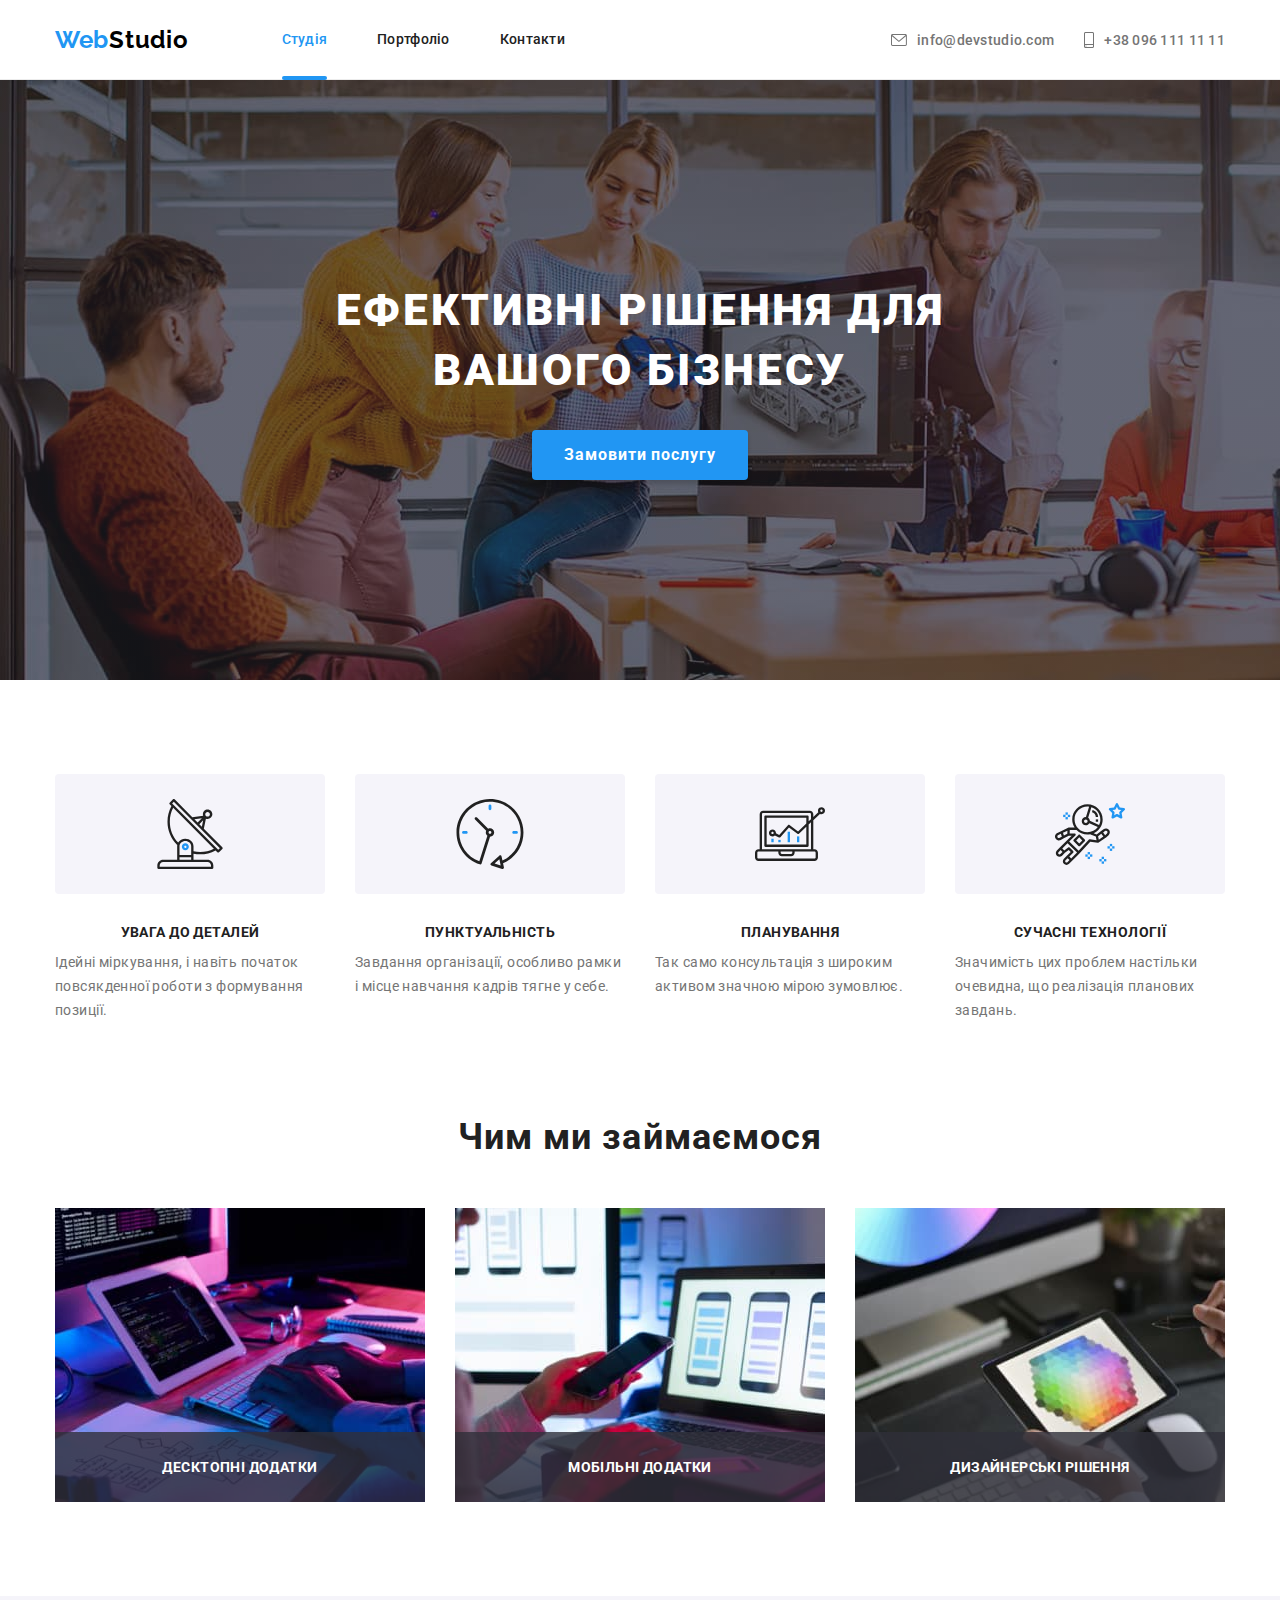
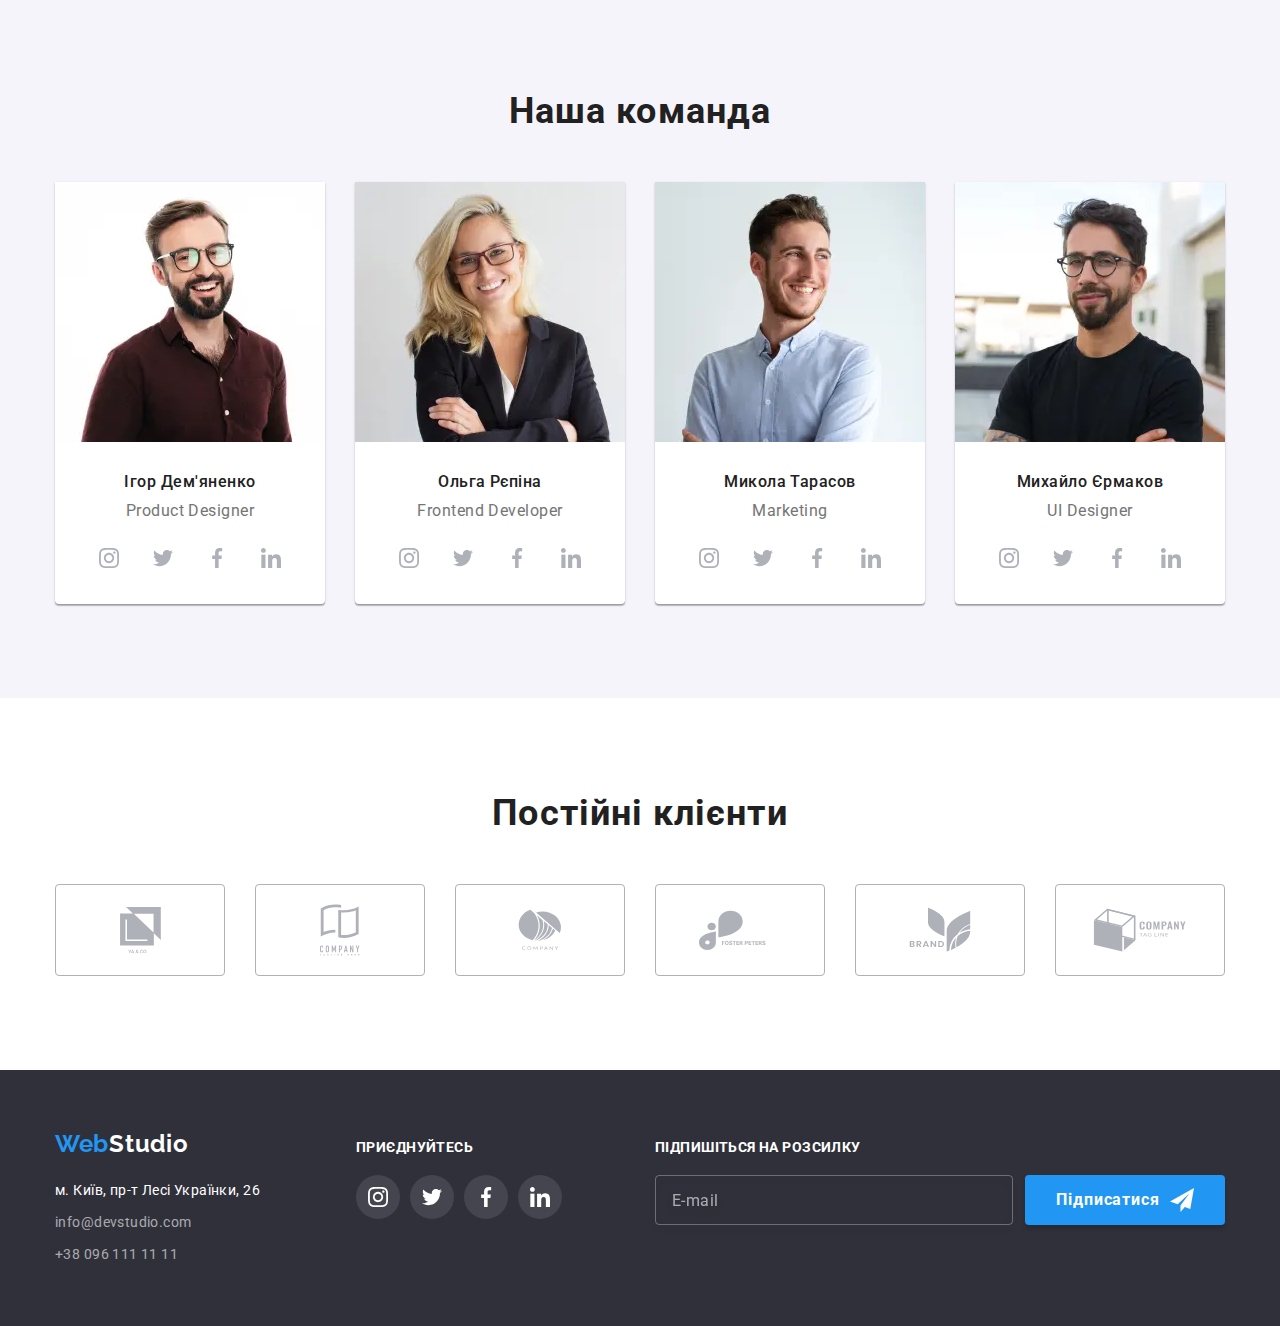
==== commit af5d053a: "updates after mentor review" ====
--- a/index.html
+++ b/index.html
@@ -197,8 +197,6 @@
                 srcset="./images/desktop-apps@2x.jpg 2x"
                 src="./images/desktop-apps.jpg"
                 alt="Десктопні додатки"
-                width="370"
-                height="294"
               />
               <p class="what-we-do__overlay">Десктопні додатки</p>
             </li>
@@ -207,8 +205,6 @@
                 srcset="./images/mobile-apps@2x.jpg 2x"
                 src="./images/mobile-apps.jpg"
                 alt="Мобільні додатки"
-                width="370"
-                height="294"
               />
               <p class="what-we-do__overlay">Мобільні додатки</p>
             </li>
@@ -217,8 +213,6 @@
                 srcset="./images/designing@2x.jpg 2x"
                 src="./images/designing.jpg"
                 alt="Дизайнерські рішення"
-                width="370"
-                height="294"
               />
               <p class="what-we-do__overlay">Дизайнерські рішення</p>
             </li>
@@ -252,7 +246,7 @@
                     ./images/ihor-demianenko-tablet.webp    1x,
                     ./images/ihor-demianenko-tablet@2x.webp 2x
                   "
-                  media="(min-width: 728px)"
+                  media="(min-width: 768px)"
                   type="image/webp"
                 />
                 <source
@@ -260,14 +254,14 @@
                     ./images/ihor-demianenko-tablet.jpg    1x,
                     ./images/ihor-demianenko-tablet@2x.jpg 2x
                   "
-                  media="(min-width: 728px)"
+                  media="(min-width: 768px)"
                 />
                 <source
                   srcset="
                     ./images/ihor-demianenko-mobile.webp    1x,
                     ./images/ihor-demianenko-mobile@2x.webp 2x
                   "
-                  media="(min-width: 280px)"
+                  media="(max-width: 767px)"
                   type="image/webp"
                 />
                 <source
@@ -275,7 +269,7 @@
                     ./images/ihor-demianenko-mobile.jpg    1x,
                     ./images/ihor-demianenko-mobile@2x.jpg 2x
                   "
-                  media="(min-width: 280px)"
+                  media="(max-width: 767px)"
                 />
                 <img
                   class="team__image"
@@ -348,14 +342,14 @@
                     ./images/olha-riepina-tablet.jpg    1x,
                     ./images/olha-riepina-tablet@2x.jpg 2x
                   "
-                  media="(min-width: 728px)"
+                  media="(min-width: 768px)"
                 />
                 <source
                   srcset="
                     ./images/olha-riepina-mobile.webp    1x,
                     ./images/olha-riepina-mobile@2x.webp 2x
                   "
-                  media="(min-width: 280px)"
+                  media="(max-width: 767px)"
                   type="image/webp"
                 />
                 <source
@@ -363,14 +357,12 @@
                     ./images/olha-riepina-mobile.jpg    1x,
                     ./images/olha-riepina-mobile@2x.jpg 2x
                   "
-                  media="(min-width: 280px)"
+                  media="(max-width: 767px)"
                 />
                 <img
                   class="team__image"
                   src="./images/olha-riepina-mobile.jpg"
                   alt="Ольга Рєпіна"
-                  width="450"
-                  height="460"
                 />
               </picture>
               <div class="team__description">
@@ -438,14 +430,14 @@
                     ./images/mykola-tarasov-tablet.jpg    1x,
                     ./images/mykola-tarasov-tablet@2x.jpg 2x
                   "
-                  media="(min-width: 728px)"
+                  media="(min-width: 768px)"
                 />
                 <source
                   srcset="
                     ./images/mykola-tarasov-mobile.webp    1x,
                     ./images/mykola-tarasov-mobile@2x.webp 2x
                   "
-                  media="(min-width: 280px)"
+                  media="(max-width: 767px)"
                   type="image/webp"
                 />
                 <source
@@ -453,14 +445,12 @@
                     ./images/mykola-tarasov-mobile.jpg    1x,
                     ./images/mykola-tarasov-mobile@2x.jpg 2x
                   "
-                  media="(min-width: 280px)"
+                  media="(max-width: 767px)"
                 />
                 <img
                   class="team__image"
                   src="./images/mykola-tarasov-mobile.jpg"
                   alt="Микола Тарасов"
-                  width="450"
-                  height="460"
                 />
               </picture>
               <div class="team__description">
@@ -520,7 +510,7 @@
                     ./images/mykhailo-yermakov-tablet.webp    1x,
                     ./images/mykhailo-yermakov-tablet@2x.webp 2x
                   "
-                  media="(min-width: 728px)"
+                  media="(min-width: 768px)"
                   type="image/webp"
                 />
                 <source
@@ -528,14 +518,14 @@
                     ./images/mykhailo-yermakov-tablet.jpg    1x,
                     ./images/mykhailo-yermakov-tablet@2x.jpg 2x
                   "
-                  media="(min-width: 728px)"
+                  media="(min-width: 768px)"
                 />
                 <source
                   srcset="
                     ./images/mykhailo-yermakov-mobile.webp    1x,
                     ./images/mykhailo-yermakov-mobile@2x.webp 2x
                   "
-                  media="(min-width: 280px)"
+                  media="(max-width: 767px)"
                   type="image/webp"
                 />
                 <source
@@ -543,14 +533,12 @@
                     ./images/mykhailo-yermakov-mobile.jpg    1x,
                     ./images/mykhailo-yermakov-mobile@2x.jpg 2x
                   "
-                  media="(min-width: 280px)"
+                  media="(max-width: 767px)"
                 />
                 <img
                   class="team__image"
                   src="./images/mykhailo-yermakov-mobile.jpg"
                   alt="Михайло Єрмаков"
-                  width="450"
-                  height="460"
                 />
               </picture>
               <div class="team__description">
@@ -747,7 +735,7 @@
             </li>
           </ul>
         </div>
-        <form>
+        <form class="footer__form">
           <label for="subscription" class="footer-subscription-field"
             ><b class="footer-title-text">Підпишіться на розсилку</b>
           </label>
--- a/css/main.min.css
+++ b/css/main.min.css
@@ -1 +1 @@
-:root{--primary-color: #212121;--secondary-color: #757575;--highlight-color: #2196f3;--black-color: #000000;--white-color: #ffffff;--dark-bg: #2f303a;--grey-bg: #f5f4fa;--grey-icon: #afb1b8;--main-transition: 250ms cubic-bezier(0.4, 0, 0.2, 1)}.visually-hidden{position:absolute;width:1px;height:1px;margin:-1px;border:0;padding:0;white-space:nowrap;clip-path:inset(100%);clip:rect(0 0 0 0);overflow:hidden}.is-hidden{opacity:0;visibility:hidden;pointer-events:none}.subscription-btn,.clients__link,.mobile-menu__button,.socials__link,.modal__close-btn{display:flex;justify-content:center;align-items:center}h1,h2,h3,h4,h5,h6,p{margin-top:0;margin-bottom:0}ul,ol{margin-top:0;margin-bottom:0;padding-left:0;list-style:none}img{display:block;max-width:100%;height:auto}button{cursor:pointer;border:none}a{text-decoration:none}body{font-family:"Roboto",sans-serif;color:var(--primary-color)}.container{width:100%;padding-left:15px;padding-right:15px}@media screen and (min-width: 480px){.container{width:480px;margin-left:auto;margin-right:auto}}@media screen and (min-width: 768px){.container{width:768px}}@media screen and (min-width: 1200px){.container{width:1200px}}.mobile-menu{position:fixed;top:0;left:0;z-index:1000;width:100%;height:100%;background-color:var(--white-color);opacity:0;visibility:hidden;pointer-events:none;transition:opacity var(--main-transition),visibility var(--main-transition)}.mobile-menu.is-open{opacity:1;visibility:visible;pointer-events:auto}.mobile-menu__container{position:relative;padding:48px 40px;height:100%;display:flex;flex-direction:column;justify-content:space-between}.mobile-menu__close-btn{position:absolute;top:10px;right:15px;transition:fill var(--main-transition)}.mobile-menu__close-btn:hover,.mobile-menu__close-btn:focus{fill:var(--highlight-color)}.mobile-menu__list{display:flex;flex-direction:column;gap:32px}.mobile-menu__menu-link{color:var(--primary-color);transition:color var(--main-transition);font-size:40px;font-weight:500;line-height:1.175;letter-spacing:.02em}.mobile-menu__menu-link:hover,.mobile-menu__menu-link:focus{color:var(--highlight-color)}.mobile-menu__menu-link_current{color:var(--highlight-color)}.mobile-menu__contacts{margin-top:auto;margin-bottom:64px;display:flex;flex-direction:column;gap:32px}.mobile-menu__contacts-tel{color:var(--highlight-color);font-size:34px;font-weight:500;line-height:1.1764705882;letter-spacing:.02em}.mobile-menu__contacts-mail{color:var(--secondary-color);transition:color var(--main-transition);font-size:24px;font-weight:500;line-height:1.1666666667;letter-spacing:.02em}.mobile-menu__contacts-mail:hover,.mobile-menu__contacts-mail:focus{color:var(--highlight-color)}.mobile-menu__socials{display:flex;gap:10px;flex-wrap:wrap}.mobile-menu__socials-item:not(:last-child){padding-right:10px;border-right:1px solid rgba(33,33,33,.2)}.mobile-menu__socials-link{color:var(--highlight-color);font-size:18px;font-weight:500;line-height:1.2222222222;letter-spacing:.02em}.logo{display:block;font-family:"Raleway",sans-serif;font-size:24px;font-weight:700;line-height:1.1666666667;letter-spacing:.03em;color:var(--highlight-color)}.logo__second-word{color:var(--black-color)}.footer__logo{margin-bottom:20px}.footer__logo .logo__second-word{color:var(--white-color)}.section{padding-top:60px;padding-bottom:60px}.section_no-padding-top{padding-top:0}.section_grey-background{background-color:var(--grey-bg)}@media screen and (min-width: 1200px){.section{padding-top:94px;padding-bottom:94px}.section_no-padding-top{padding-top:0}}.section__title{margin-bottom:30px;text-align:center;font-size:28px;font-weight:700;line-height:1.1785714286;letter-spacing:.03em}.backdrop{position:fixed;top:0;left:0;width:100%;height:100%;background-color:rgba(0,0,0,.2);transition:opacity var(--main-transition),visibility var(--main-transition)}.modal{position:absolute;top:50%;left:50%;transform:translate(-50%, -50%);width:calc(100% - 30px);max-width:450px;min-height:609px;padding:40px;background-color:var(--white-color);box-shadow:0px 1px 3px rgba(0,0,0,.12),0px 1px 1px rgba(0,0,0,.14),0px 2px 1px rgba(0,0,0,.2);border-radius:4px}.modal__close-btn{position:absolute;top:8px;right:8px;width:30px;height:30px;border-radius:50%;background-color:var(--white-color);border:1px solid rgba(0,0,0,.1);transition:fill var(--main-transition)}.modal__close-btn:hover .modal__close-icon,.modal__close-btn:focus .modal__close-icon{fill:var(--highlight-color)}.modal__title{margin-bottom:12px;text-align:center;font-size:20px;font-weight:700;line-height:1.5;letter-spacing:.03em}.modal-form{display:flex;flex-direction:column}.modal-form-field{margin-bottom:10px;transition:color var(--main-transition)}.modal-form-field:focus-within{color:var(--highlight-color)}.modal-form-input-desc{display:block;margin-bottom:4px;font-size:12px;font-weight:400;line-height:1.1666666667;letter-spacing:.01em;color:var(--secondary-color);transition:color var(--main-transition)}.modal-form-field:focus-within .modal-form-input-desc{color:var(--highlight-color)}.modal-form-input-wrapper{position:relative;display:block}.modal-form-input{padding-left:42px;width:100%;height:40px;border:1px solid rgba(33,33,33,.2);border-radius:4px;font-size:16px;color:var(--black-color)}.modal-form-input:focus{border-color:var(--highlight-color);outline:none}.modal-form-icon{position:absolute;top:50%;left:12px;transform:translateY(-50%);fill:currentColor;transition:fill var(--main-transition)}.modal-form-field-last{margin-bottom:20px}.modal-form-message{display:block;padding:12px 16px;width:100%;height:120px;resize:none;border:1px solid rgba(33,33,33,.2);border-radius:4px;font-size:16px;color:var(--black-color);transition:border-color var(--main-transition)}.modal-form-message:focus{border-color:var(--highlight-color);outline:none}.modal-form-message::placeholder{font-size:14px;font-weight:400;line-height:1.1428571429;letter-spacing:.01em;color:rgba(117,117,117,.5)}.modal-form-checkbox-wrapper{margin-bottom:30px;display:flex;justify-content:center;align-items:center;font-size:12px;font-weight:400;line-height:1.1666666667;letter-spacing:.03em;color:var(--secondary-color)}.modal-form-checkbox-icon-wrapper{display:flex;align-items:center;margin-right:7px;cursor:pointer}.modal-form-checkbox-icon-overlay{position:absolute;opacity:0;transition:opacity var(--main-transition)}.modal-form-checkbox:checked+.modal-form-checkbox-icon-wrapper .modal-form-checkbox-icon-overlay{opacity:1}.modal-form-checkbox:focus+.modal-form-checkbox-icon-wrapper .modal-form-checkbox-icon{outline:1px solid var(--black-color)}.modal-form-checkbox:checked+.modal-form-checkbox-icon-wrapper .modal-form-checkbox-icon{outline:none}.modal-policy-link{color:var(--highlight-color)}.modal-form-submit{align-self:center;padding:10px;min-width:200px;min-height:50px;font-size:16px;font-weight:700;line-height:1.875;letter-spacing:.06em;color:var(--white-color);background-color:var(--highlight-color);box-shadow:0px 4px 4px rgba(0,0,0,.15);border-radius:4px}@media screen and (min-width: 1200px){.modal{max-width:528px;min-height:581px}.modal-form-message::placeholder{font-size:12px;font-weight:400;line-height:1.1666666667;letter-spacing:.01em}.modal-form-checkbox-wrapper{font-size:14px;font-weight:400;line-height:1.7142857143;letter-spacing:.03em}}.socials{display:flex;justify-content:center;gap:10px}.socials__link{width:44px;height:44px;border-radius:50%;transition:background-color var(--main-transition)}.socials__link:hover,.socials__link:focus{background-color:var(--highlight-color)}.socials__icon{fill:var(--grey-icon);transition:fill var(--main-transition)}.socials__link:hover .socials__icon,.socials__link:focus .socials__icon{fill:var(--white-color)}.footer__socials{margin-bottom:60px}.header{display:flex;align-items:center;height:60px;border-bottom:1px solid #ececec}.header__container{display:flex;align-items:center;justify-content:space-between}.mobile-menu__button{width:40px;height:40px;background-color:rgba(0,0,0,0)}.menu{display:none}.contacts{display:none}@media screen and (min-width: 768px){.header{height:80px}.mobile-menu__button{display:none}.navigation{display:flex;align-items:center}.header__logo{margin-right:88px}.menu{display:flex;gap:50px}.menu__link{color:var(--primary-color);transition:color var(--main-transition);font-size:14px;font-weight:500;line-height:1.1428571429;letter-spacing:.02em}.menu__link:hover,.menu__link:focus{color:var(--highlight-color)}.menu__link_current{position:relative;color:var(--highlight-color)}.menu__link_current::after{content:"";position:absolute;bottom:-33px;left:0;width:100%;height:4px;border-radius:2px;background-color:var(--highlight-color)}.contacts{margin-left:auto;display:flex;flex-direction:column;gap:10px}.contacts__link{display:flex;align-items:center;gap:8px;color:var(--secondary-color);transition:color var(--main-transition);font-size:12px;font-weight:500;line-height:1.1666666667;letter-spacing:.02em}.contacts__link:hover,.contacts__link:focus{color:var(--highlight-color)}.contacts__icon{fill:currentColor}.contacts__icon.envelope-icon{width:14px;height:10px}.contacts__icon.smartphone-icon{width:10px;height:14px}}@media screen and (min-width: 1200px){.header__logo{margin-right:93px}.contacts{flex-direction:row;gap:30px}.contacts__link{gap:10px;font-size:14px;font-weight:500;line-height:1.1428571429;letter-spacing:.02em}.contacts__icon.envelope-icon{width:16px;height:12px}.contacts__icon.smartphone-icon{width:10px;height:16px}}.hero{margin-left:auto;margin-right:auto;max-width:1600px;height:400px;display:flex;flex-direction:column;justify-content:center;background-color:#c4c4c4;background-image:linear-gradient(rgba(47, 48, 58, 0.4), rgba(47, 48, 58, 0.4)),url("../images/hero-bg-mobile.jpg");background-repeat:no-repeat;background-size:cover}.hero__container{display:flex;flex-direction:column;align-items:center;gap:30px}.hero__title{max-width:360px;text-align:center;font-size:26px;font-weight:900;line-height:1.6153846154;letter-spacing:.06em;text-transform:uppercase;color:var(--white-color)}.hero__button{min-width:200px;min-height:50px;font-size:16px;font-weight:700;line-height:1.875;letter-spacing:.06em;color:var(--white-color);background-color:var(--highlight-color);box-shadow:0px 4px 4px rgba(0,0,0,.15);border-radius:4px}.hero__button:active{background-color:#188ce8}@media screen and (min-device-pixel-ratio: 2)and (max-width: 767px),screen and (min-resolution: 192dpi)and (max-width: 767px),screen and (min-resolution: 2dppx)and (max-width: 767px){.hero{background-image:linear-gradient(rgba(47, 48, 58, 0.4), rgba(47, 48, 58, 0.4)),url("../images/hero-bg-mobile@2x.jpg")}}@media screen and (min-width: 768px){.hero{background-image:linear-gradient(rgba(47, 48, 58, 0.4), rgba(47, 48, 58, 0.4)),url("../images/hero-bg-tablet.jpg")}}@media screen and (min-device-pixel-ratio: 2)and (max-width: 768px),screen and (min-resolution: 192dpi)and (max-width: 768px),screen and (min-resolution: 2dppx)and (max-width: 768px){.hero{background-image:linear-gradient(rgba(47, 48, 58, 0.4), rgba(47, 48, 58, 0.4)),url("../images/hero-bg-tablet@2x.jpg")}}@media screen and (min-width: 1200px){.hero{height:600px;background-image:linear-gradient(rgba(47, 48, 58, 0.4), rgba(47, 48, 58, 0.4)),url("../images/hero-bg-desktop.jpg")}.hero__title{max-width:696px;font-size:44px;font-weight:900;line-height:1.3636363636;letter-spacing:.06em}.hero__button{min-width:216px}}@media screen and (min-device-pixel-ratio: 2)and (max-width: 1200px),screen and (min-resolution: 192dpi)and (max-width: 1200px),screen and (min-resolution: 2dppx)and (max-width: 1200px){.hero{background-image:linear-gradient(rgba(47, 48, 58, 0.4), rgba(47, 48, 58, 0.4)),url("../images/hero-bg-desktop@2x.jpg")}}.features{display:flex;flex-direction:column;gap:30px}.features__icon-container{display:flex;justify-content:center;align-items:center;margin-bottom:30px;width:100%;height:120px;background-color:var(--grey-bg);border-radius:4px}.features__title{text-align:center;margin-bottom:10px;font-size:14px;font-weight:700;line-height:1.1428571429;letter-spacing:.03em;text-transform:uppercase}.features__text{font-size:14px;font-weight:400;line-height:1.7142857143;letter-spacing:.03em;color:var(--secondary-color)}@media screen and (min-width: 768px){.features{flex-wrap:wrap;flex-direction:row}.features__item{width:calc(50% - 15px)}}@media screen and (min-width: 1200px){.features{flex-wrap:nowrap}.features__item{width:auto}.features__icon-container{width:270px}}.what-we-do-section{display:none}@media screen and (min-width: 1200px){.what-we-do-section{display:block}.what-we-do{display:flex;gap:30px}.what-we-do__item{position:relative}.what-we-do__overlay{position:absolute;bottom:0;left:0;display:flex;justify-content:center;align-items:center;width:100%;height:70px;font-size:14px;font-weight:700;line-height:1.1428571429;letter-spacing:.03em;text-transform:uppercase;background-color:rgba(47,48,58,.8);color:var(--white-color)}}.team{display:flex;flex-direction:column;gap:30px}.team__item{background:var(--white-color);box-shadow:0px 1px 3px rgba(0,0,0,.12),0px 1px 1px rgba(0,0,0,.14),0px 2px 1px rgba(0,0,0,.2);border-radius:0px 0px 4px 4px}.team__image{margin-left:auto;margin-right:auto}.team__description{padding-top:30px;padding-bottom:24px;text-align:center}.team__title{margin-bottom:10px;font-size:16px;font-weight:500;line-height:1.1875;letter-spacing:.03em}.team__text{margin-bottom:16px;font-size:16px;font-weight:400;line-height:1.1875;letter-spacing:.03em;color:var(--secondary-color)}@media screen and (min-width: 768px){.team{flex-direction:row;flex-wrap:wrap}.team__item{width:calc(50% - 15px)}}@media screen and (min-width: 1200px){.team{flex-wrap:nowrap}}.clients{display:flex;flex-wrap:wrap;gap:30px}.clients__item{width:calc(50% - 15px);height:92px}.clients__link{width:100%;height:100%;border:1px solid var(--grey-icon);border-radius:4px;transition:border-color var(--main-transition)}.clients__link:hover,.clients__link:focus{border-color:var(--highlight-color)}.clients__icon{fill:var(--grey-icon);transition:fill var(--main-transition)}.clients__link:hover .clients__icon,.clients__link:focus .clients__icon{fill:var(--highlight-color)}@media screen and (min-width: 768px){.clients__item{width:calc(33.3333333333% - 20px)}}@media screen and (min-width: 1200px){.clients__item{width:170px}}.footer{background-color:var(--dark-bg)}.logo-and-address-wrapper{text-align:center}.address{margin-bottom:60px;display:flex;flex-direction:column;gap:8px}.contacts-footer-link{display:block;font-size:14px;font-weight:400;line-height:1.7142857143;letter-spacing:.03em;font-style:normal;color:rgba(255,255,255,.6);transition:color var(--main-transition)}.address-footer-link{color:var(--white-color)}.address-footer-link:hover,.address-footer-link:focus{color:var(--highlight-color)}.footer-title-text{display:block;text-align:center;font-size:14px;font-weight:700;line-height:1.1428571429;letter-spacing:.03em;text-transform:uppercase;color:var(--white-color)}.footer-title-text-socials{margin-bottom:20px}.footer-socials-link{background-color:rgba(255,255,255,.1)}.footer-socials-icon{fill:var(--white-color)}.footer-subscription-field{display:block;margin-bottom:20px}.subscription-input{margin-left:auto;margin-right:auto;margin-bottom:20px;width:100%;max-width:450px;height:50px;padding-left:16px;display:flex;align-items:center;border:1px solid rgba(255,255,255,.3);filter:drop-shadow(0px 4px 4px rgba(0, 0, 0, 0.15));border-radius:4px;background-color:rgba(0,0,0,0);font-size:16px;font-weight:400;line-height:1.25;letter-spacing:.03em;color:var(--white-color)}.subscription-input::placeholder{font-size:16px;font-weight:400;line-height:1.25;letter-spacing:.03em;color:rgba(255,255,255,.6)}.subscription-btn{margin-left:auto;margin-right:auto;gap:10px;min-width:200px;min-height:50px;font-size:16px;font-weight:700;line-height:1.875;letter-spacing:.06em;color:var(--white-color);background-color:var(--highlight-color);box-shadow:0px 4px 4px rgba(0,0,0,.15);border-radius:4px}.send-icon{fill:currentColor}@media screen and (min-width: 768px){.logo-and-address-wrapper{display:inline-flex;flex-direction:column;margin-right:165px;padding-left:61px}.footer__logo{margin-left:auto;margin-right:auto}.socials-wrapper{display:inline-flex;flex-direction:column}}@media screen and (min-width: 1200px){.footer.section{padding-top:60px;padding-bottom:60px}.footer__container{display:flex;align-items:baseline}.logo-and-address-wrapper{margin-right:70px;padding-left:0;flex-grow:1;text-align:left}.footer__logo{margin-left:0;margin-right:0}.address{margin-bottom:0}.socials-wrapper{margin-right:93px}.footer__socials{margin-bottom:0}.footer-form-wrapper{display:flex;gap:12px}.footer-title-text{text-align:left}.subscription-input{width:358px}.subscription-btn{height:50px}}.filters{display:flex;gap:8px;justify-content:center;margin-bottom:50px}.filters__button{padding:6px 22px;font-size:16px;font-weight:500;line-height:1.625;letter-spacing:.03em;color:var(--primary-color);background-color:var(--grey-bg);border-radius:4px;transition:color var(--main-transition),background-color var(--main-transition),box-shadow var(--main-transition),border-radius var(--main-transition)}.filters__button:hover,.filters__button:focus{color:var(--white-color);background-color:var(--highlight-color);box-shadow:0px 3px 1px rgba(0,0,0,.1),0px 1px 2px rgba(0,0,0,.08),0px 2px 2px rgba(0,0,0,.12);border-radius:4px}.projects{display:flex;gap:30px;flex-wrap:wrap}.projects__link{display:block;transition:box-shadow var(--main-transition)}.projects__link:hover,.projects__link:focus{box-shadow:0px 1px 1px rgba(0,0,0,.12),0px 4px 4px rgba(0,0,0,.06),1px 4px 6px rgba(0,0,0,.16)}.projects__overlay{position:relative;overflow:hidden}.projects__desc{position:absolute;top:100%;left:0;padding:63px 24px;width:100%;height:100%;font-size:18px;font-weight:400;line-height:1.5555555556;letter-spacing:.03em;color:var(--white-color);background-color:rgba(33,150,243,.9);transition:transform var(--main-transition)}.projects__link:hover .projects__desc,.projects__link:focus .projects__desc{transform:translate(0, -100%)}.projects-item-description{padding:20px 24px;border:1px solid #eee;border-top:none}.projects-item-title{margin-bottom:4px;font-size:18px;font-weight:700;line-height:2;letter-spacing:.06em;color:var(--primary-color);transition:color var(--main-transition)}.projects-item-category{font-size:16px;font-weight:400;line-height:1.875;letter-spacing:.03em;color:var(--secondary-color);transition:color var(--main-transition)}/*# sourceMappingURL=main.min.css.map */+:root{--primary-color: #212121;--secondary-color: #757575;--highlight-color: #2196f3;--black-color: #000000;--white-color: #ffffff;--dark-bg: #2f303a;--grey-bg: #f5f4fa;--grey-icon: #afb1b8;--main-transition: 250ms cubic-bezier(0.4, 0, 0.2, 1)}.visually-hidden{position:absolute;width:1px;height:1px;margin:-1px;border:0;padding:0;white-space:nowrap;clip-path:inset(100%);clip:rect(0 0 0 0);overflow:hidden}.is-hidden{opacity:0;visibility:hidden;pointer-events:none}.subscription-btn,.clients__link,.mobile-menu__button,.socials__link,.modal__close-btn{display:flex;justify-content:center;align-items:center}h1,h2,h3,h4,h5,h6,p{margin-top:0;margin-bottom:0}ul,ol{margin-top:0;margin-bottom:0;padding-left:0;list-style:none}img{display:block;max-width:100%;height:auto}button{cursor:pointer;border:none}a{text-decoration:none}body{font-family:"Roboto",sans-serif;color:var(--primary-color)}.container{width:100%;padding-left:15px;padding-right:15px}@media screen and (min-width: 480px){.container{width:480px;margin-left:auto;margin-right:auto}}@media screen and (min-width: 768px){.container{width:768px}}@media screen and (min-width: 1200px){.container{width:1200px}}.mobile-menu{position:fixed;top:0;left:0;z-index:1000;width:100%;height:100%;background-color:var(--white-color);opacity:0;visibility:hidden;pointer-events:none;transition:opacity var(--main-transition),visibility var(--main-transition)}.mobile-menu.is-open{opacity:1;visibility:visible;pointer-events:auto}.mobile-menu__container{position:relative;padding:48px 40px;height:100%;display:flex;flex-direction:column;justify-content:space-between}.mobile-menu__close-btn{position:absolute;top:10px;right:15px;transition:fill var(--main-transition)}.mobile-menu__close-btn:hover,.mobile-menu__close-btn:focus{fill:var(--highlight-color)}.mobile-menu__list{display:flex;flex-direction:column;gap:32px}.mobile-menu__menu-link{color:var(--primary-color);transition:color var(--main-transition);font-size:40px;font-weight:500;line-height:1.175;letter-spacing:.02em}.mobile-menu__menu-link:hover,.mobile-menu__menu-link:focus{color:var(--highlight-color)}.mobile-menu__menu-link_current{color:var(--highlight-color)}.mobile-menu__contacts{margin-top:auto;margin-bottom:64px;display:flex;flex-direction:column;gap:32px}.mobile-menu__contacts-tel{color:var(--highlight-color);font-size:34px;font-weight:500;line-height:1.1764705882;letter-spacing:.02em}.mobile-menu__contacts-mail{color:var(--secondary-color);transition:color var(--main-transition);font-size:24px;font-weight:500;line-height:1.1666666667;letter-spacing:.02em}.mobile-menu__contacts-mail:hover,.mobile-menu__contacts-mail:focus{color:var(--highlight-color)}.mobile-menu__socials{display:flex;gap:10px;flex-wrap:wrap}.mobile-menu__socials-item:not(:last-child){padding-right:10px;border-right:1px solid rgba(33,33,33,.2)}.mobile-menu__socials-link{color:var(--highlight-color);font-size:18px;font-weight:500;line-height:1.2222222222;letter-spacing:.02em}.logo{display:block;font-family:"Raleway",sans-serif;font-size:24px;font-weight:700;line-height:1.1666666667;letter-spacing:.03em;color:var(--highlight-color)}.logo__second-word{color:var(--black-color)}.footer__logo{margin-bottom:20px}.footer__logo .logo__second-word{color:var(--white-color)}.section{padding-top:60px;padding-bottom:60px}.section_no-padding-top{padding-top:0}.section_grey-background{background-color:var(--grey-bg)}@media screen and (min-width: 1200px){.section{padding-top:94px;padding-bottom:94px}.section_no-padding-top{padding-top:0}}.section__title{margin-bottom:30px;text-align:center;font-size:28px;font-weight:700;line-height:1.1785714286;letter-spacing:.03em}@media screen and (min-width: 1200px){.section__title{margin-bottom:50px;font-size:36px;font-weight:700;line-height:1.1666666667;letter-spacing:.03em}}.backdrop{position:fixed;top:0;left:0;width:100%;height:100%;background-color:rgba(0,0,0,.2);transition:opacity var(--main-transition),visibility var(--main-transition)}.modal{position:absolute;top:50%;left:50%;transform:translate(-50%, -50%);width:calc(100% - 30px);max-width:450px;min-height:609px;padding:40px;background-color:var(--white-color);box-shadow:0px 1px 3px rgba(0,0,0,.12),0px 1px 1px rgba(0,0,0,.14),0px 2px 1px rgba(0,0,0,.2);border-radius:4px}.modal__close-btn{position:absolute;top:8px;right:8px;width:30px;height:30px;border-radius:50%;background-color:var(--white-color);border:1px solid rgba(0,0,0,.1);transition:fill var(--main-transition)}.modal__close-btn:hover .modal__close-icon,.modal__close-btn:focus .modal__close-icon{fill:var(--highlight-color)}.modal__title{margin-bottom:12px;text-align:center;font-size:20px;font-weight:700;line-height:1.5;letter-spacing:.03em}.modal-form{display:flex;flex-direction:column}.modal-form-field{margin-bottom:10px;transition:color var(--main-transition)}.modal-form-field:focus-within{color:var(--highlight-color)}.modal-form-input-desc{display:block;margin-bottom:4px;font-size:12px;font-weight:400;line-height:1.1666666667;letter-spacing:.01em;color:var(--secondary-color);transition:color var(--main-transition)}.modal-form-field:focus-within .modal-form-input-desc{color:var(--highlight-color)}.modal-form-input-wrapper{position:relative;display:block}.modal-form-input{padding-left:42px;width:100%;height:40px;border:1px solid rgba(33,33,33,.2);border-radius:4px;font-size:16px;color:var(--black-color)}.modal-form-input:focus{border-color:var(--highlight-color);outline:none}.modal-form-icon{position:absolute;top:50%;left:12px;transform:translateY(-50%);fill:currentColor;transition:fill var(--main-transition)}.modal-form-field-last{margin-bottom:20px}.modal-form-message{display:block;padding:12px 16px;width:100%;height:120px;resize:none;border:1px solid rgba(33,33,33,.2);border-radius:4px;font-size:16px;color:var(--black-color);transition:border-color var(--main-transition)}.modal-form-message:focus{border-color:var(--highlight-color);outline:none}.modal-form-message::placeholder{font-size:14px;font-weight:400;line-height:1.1428571429;letter-spacing:.01em;color:rgba(117,117,117,.5)}.modal-form-checkbox-wrapper{margin-bottom:30px;display:flex;justify-content:center;align-items:center;font-size:12px;font-weight:400;line-height:1.1666666667;letter-spacing:.03em;color:var(--secondary-color)}.modal-form-checkbox-icon-wrapper{display:flex;align-items:center;margin-right:7px;cursor:pointer}.modal-form-checkbox-icon-overlay{position:absolute;opacity:0;transition:opacity var(--main-transition)}.modal-form-checkbox:checked+.modal-form-checkbox-icon-wrapper .modal-form-checkbox-icon-overlay{opacity:1}.modal-form-checkbox:focus+.modal-form-checkbox-icon-wrapper .modal-form-checkbox-icon{outline:1px solid var(--black-color)}.modal-form-checkbox:checked+.modal-form-checkbox-icon-wrapper .modal-form-checkbox-icon{outline:none}.modal-policy-link{color:var(--highlight-color)}.modal-form-submit{align-self:center;padding:10px;min-width:200px;min-height:50px;font-size:16px;font-weight:700;line-height:1.875;letter-spacing:.06em;color:var(--white-color);background-color:var(--highlight-color);box-shadow:0px 4px 4px rgba(0,0,0,.15);border-radius:4px}@media screen and (min-width: 1200px){.modal{max-width:528px;min-height:581px}.modal-form-message::placeholder{font-size:12px;font-weight:400;line-height:1.1666666667;letter-spacing:.01em}.modal-form-checkbox-wrapper{font-size:14px;font-weight:400;line-height:1.7142857143;letter-spacing:.03em}}.socials{display:flex;justify-content:center;gap:10px}.socials__link{width:44px;height:44px;border-radius:50%;transition:background-color var(--main-transition)}.socials__link:hover,.socials__link:focus{background-color:var(--highlight-color)}.socials__icon{fill:var(--grey-icon);transition:fill var(--main-transition)}.socials__link:hover .socials__icon,.socials__link:focus .socials__icon{fill:var(--white-color)}.header{display:flex;align-items:center;height:60px;border-bottom:1px solid #ececec}.header__container{display:flex;align-items:center;justify-content:space-between}.mobile-menu__button{width:40px;height:40px;background-color:rgba(0,0,0,0)}.menu{display:none}.contacts{display:none}@media screen and (min-width: 768px){.header{height:80px}.mobile-menu__button{display:none}.navigation{display:flex;align-items:center}.header__logo{margin-right:88px}.menu{display:flex;gap:50px}.menu__link{color:var(--primary-color);transition:color var(--main-transition);font-size:14px;font-weight:500;line-height:1.1428571429;letter-spacing:.02em}.menu__link:hover,.menu__link:focus{color:var(--highlight-color)}.menu__link_current{position:relative;color:var(--highlight-color)}.menu__link_current::after{content:"";position:absolute;bottom:-33px;left:0;width:100%;height:4px;border-radius:2px;background-color:var(--highlight-color)}.contacts{margin-left:auto;display:flex;flex-direction:column;gap:10px}.contacts__link{display:flex;align-items:center;gap:8px;color:var(--secondary-color);transition:color var(--main-transition);font-size:12px;font-weight:500;line-height:1.1666666667;letter-spacing:.02em}.contacts__link:hover,.contacts__link:focus{color:var(--highlight-color)}.contacts__icon{fill:currentColor}.contacts__icon.envelope-icon{width:14px;height:10px}.contacts__icon.smartphone-icon{width:10px;height:14px}}@media screen and (min-width: 1200px){.header__logo{margin-right:93px}.contacts{flex-direction:row;gap:30px}.contacts__link{gap:10px;font-size:14px;font-weight:500;line-height:1.1428571429;letter-spacing:.02em}.contacts__icon.envelope-icon{width:16px;height:12px}.contacts__icon.smartphone-icon{width:10px;height:16px}}.hero{margin-left:auto;margin-right:auto;max-width:1600px;height:400px;display:flex;flex-direction:column;justify-content:center;background-color:#c4c4c4;background-image:linear-gradient(rgba(47, 48, 58, 0.4), rgba(47, 48, 58, 0.4)),url("../images/hero-bg-mobile.jpg");background-repeat:no-repeat;background-size:cover}.hero__container{display:flex;flex-direction:column;align-items:center;gap:30px}.hero__title{max-width:360px;text-align:center;font-size:26px;font-weight:900;line-height:1.6153846154;letter-spacing:.06em;text-transform:uppercase;color:var(--white-color)}.hero__button{min-width:200px;min-height:50px;font-size:16px;font-weight:700;line-height:1.875;letter-spacing:.06em;color:var(--white-color);background-color:var(--highlight-color);box-shadow:0px 4px 4px rgba(0,0,0,.15);border-radius:4px}.hero__button:active{background-color:#188ce8}@media screen and (min-device-pixel-ratio: 2)and (max-width: 767px),screen and (min-resolution: 192dpi)and (max-width: 767px),screen and (min-resolution: 2dppx)and (max-width: 767px){.hero{background-image:linear-gradient(rgba(47, 48, 58, 0.4), rgba(47, 48, 58, 0.4)),url("../images/hero-bg-mobile@2x.jpg")}}@media screen and (min-width: 768px){.hero{background-image:linear-gradient(rgba(47, 48, 58, 0.4), rgba(47, 48, 58, 0.4)),url("../images/hero-bg-tablet.jpg")}}@media screen and (min-device-pixel-ratio: 2)and (max-width: 768px),screen and (min-resolution: 192dpi)and (max-width: 768px),screen and (min-resolution: 2dppx)and (max-width: 768px){.hero{background-image:linear-gradient(rgba(47, 48, 58, 0.4), rgba(47, 48, 58, 0.4)),url("../images/hero-bg-tablet@2x.jpg")}}@media screen and (min-width: 1200px){.hero{height:600px;background-image:linear-gradient(rgba(47, 48, 58, 0.4), rgba(47, 48, 58, 0.4)),url("../images/hero-bg-desktop.jpg")}.hero__title{max-width:696px;font-size:44px;font-weight:900;line-height:1.3636363636;letter-spacing:.06em}.hero__button{min-width:216px}}@media screen and (min-device-pixel-ratio: 2)and (max-width: 1200px),screen and (min-resolution: 192dpi)and (max-width: 1200px),screen and (min-resolution: 2dppx)and (max-width: 1200px){.hero{background-image:linear-gradient(rgba(47, 48, 58, 0.4), rgba(47, 48, 58, 0.4)),url("../images/hero-bg-desktop@2x.jpg")}}.features{display:flex;flex-direction:column;gap:30px}.features__icon-container{display:flex;justify-content:center;align-items:center;margin-bottom:30px;width:100%;height:120px;background-color:var(--grey-bg);border-radius:4px}.features__title{text-align:center;margin-bottom:10px;font-size:14px;font-weight:700;line-height:1.1428571429;letter-spacing:.03em;text-transform:uppercase}.features__text{font-size:14px;font-weight:400;line-height:1.7142857143;letter-spacing:.03em;color:var(--secondary-color)}@media screen and (min-width: 768px){.features{flex-wrap:wrap;flex-direction:row}.features__item{width:calc(50% - 15px)}}@media screen and (min-width: 1200px){.features{flex-wrap:nowrap}.features__item{width:auto}.features__icon-container{width:270px}}.what-we-do-section{display:none}@media screen and (min-width: 1200px){.what-we-do-section{display:block}.what-we-do{display:flex;gap:30px}.what-we-do__item{position:relative}.what-we-do__overlay{position:absolute;bottom:0;left:0;display:flex;justify-content:center;align-items:center;width:100%;height:70px;font-size:14px;font-weight:700;line-height:1.1428571429;letter-spacing:.03em;text-transform:uppercase;background-color:rgba(47,48,58,.8);color:var(--white-color)}}.team{display:flex;flex-direction:column;gap:30px}.team__item{background:var(--white-color);box-shadow:0px 1px 3px rgba(0,0,0,.12),0px 1px 1px rgba(0,0,0,.14),0px 2px 1px rgba(0,0,0,.2);border-radius:0px 0px 4px 4px}.team__image{margin-left:auto;margin-right:auto}.team__description{padding-top:30px;padding-bottom:24px;text-align:center}.team__title{margin-bottom:10px;font-size:16px;font-weight:500;line-height:1.1875;letter-spacing:.03em}.team__text{margin-bottom:16px;font-size:16px;font-weight:400;line-height:1.1875;letter-spacing:.03em;color:var(--secondary-color)}@media screen and (min-width: 768px){.team{flex-direction:row;flex-wrap:wrap}.team__item{width:calc(50% - 15px)}}@media screen and (min-width: 1200px){.team{flex-wrap:nowrap}}.clients{display:flex;flex-wrap:wrap;gap:30px}.clients__item{width:calc(50% - 15px);height:92px}.clients__link{width:100%;height:100%;border:1px solid var(--grey-icon);border-radius:4px;transition:border-color var(--main-transition)}.clients__link:hover,.clients__link:focus{border-color:var(--highlight-color)}.clients__icon{fill:var(--grey-icon);transition:fill var(--main-transition)}.clients__link:hover .clients__icon,.clients__link:focus .clients__icon{fill:var(--highlight-color)}@media screen and (min-width: 768px){.clients__item{width:calc(33.3333333333% - 20px)}}@media screen and (min-width: 1200px){.clients__item{width:170px}}.footer{background-color:var(--dark-bg)}.logo-and-address-wrapper{text-align:center;margin-bottom:60px}.address{display:flex;flex-direction:column;gap:8px}.contacts-footer-link{display:block;font-size:14px;font-weight:400;line-height:1.7142857143;letter-spacing:.03em;font-style:normal;color:rgba(255,255,255,.6);transition:color var(--main-transition)}.address-footer-link{color:var(--white-color)}.address-footer-link:hover,.address-footer-link:focus{color:var(--highlight-color)}.socials-wrapper{margin-bottom:60px}.footer-title-text{display:block;text-align:center;font-size:14px;font-weight:700;line-height:1.1428571429;letter-spacing:.03em;text-transform:uppercase;color:var(--white-color)}.footer-title-text-socials{margin-bottom:20px}.footer-socials-link{background-color:rgba(255,255,255,.1)}.footer-socials-icon{fill:var(--white-color)}.footer-subscription-field{display:block;margin-bottom:20px}.subscription-input{margin-left:auto;margin-right:auto;margin-bottom:20px;width:100%;max-width:450px;height:50px;padding-left:16px;display:flex;align-items:center;border:1px solid rgba(255,255,255,.3);filter:drop-shadow(0px 4px 4px rgba(0, 0, 0, 0.15));border-radius:4px;background-color:rgba(0,0,0,0);font-size:16px;font-weight:400;line-height:1.25;letter-spacing:.03em;color:var(--white-color)}.subscription-input::placeholder{font-size:16px;font-weight:400;line-height:1.25;letter-spacing:.03em;color:rgba(255,255,255,.6)}.subscription-btn{margin-left:auto;margin-right:auto;gap:10px;min-width:200px;min-height:50px;font-size:16px;font-weight:700;line-height:1.875;letter-spacing:.06em;color:var(--white-color);background-color:var(--highlight-color);box-shadow:0px 4px 4px rgba(0,0,0,.15);border-radius:4px}.send-icon{fill:currentColor}@media screen and (min-width: 768px){.footer__container{display:flex;align-items:baseline;flex-wrap:wrap;justify-content:space-around}.footer__logo{margin-left:auto;margin-right:auto}.logo-and-address-wrapper{margin-bottom:0}.socials-wrapper{margin-bottom:0}.footer__form{margin-top:60px}.subscription-input{width:450px}}@media screen and (min-width: 1200px){.footer.section{padding-top:60px;padding-bottom:60px}.footer__container{display:flex;align-items:baseline}.logo-and-address-wrapper{margin-right:70px;padding-left:0;flex-grow:1;text-align:left}.footer__logo{margin-left:0;margin-right:0}.socials-wrapper{margin-right:93px}.footer__form{margin-top:0}.footer-form-wrapper{display:flex;gap:12px}.footer-title-text{text-align:left}.subscription-input{margin-bottom:0;width:358px}.subscription-btn{height:50px}}.filters{margin-bottom:40px;display:flex;flex-wrap:wrap;gap:8px}.filters__button{padding:6px 22px;font-size:16px;font-weight:500;line-height:1.625;letter-spacing:.03em;color:var(--primary-color);background-color:var(--grey-bg);border-radius:4px;transition:color var(--main-transition),background-color var(--main-transition),box-shadow var(--main-transition),border-radius var(--main-transition)}.filters__button:hover,.filters__button:focus{color:var(--white-color);background-color:var(--highlight-color);box-shadow:0px 3px 1px rgba(0,0,0,.1),0px 1px 2px rgba(0,0,0,.08),0px 2px 2px rgba(0,0,0,.12);border-radius:4px}@media screen and (min-width: 768px){.filters{justify-content:center}}.projects{display:flex;gap:30px;flex-wrap:wrap}.projects__item{width:100%;max-width:450px}.projects__link{display:block;transition:box-shadow var(--main-transition)}.projects__link:hover,.projects__link:focus{box-shadow:0px 1px 1px rgba(0,0,0,.12),0px 4px 4px rgba(0,0,0,.06),1px 4px 6px rgba(0,0,0,.16)}.projects__overlay{position:relative;overflow:hidden}.projects__desc{position:absolute;top:100%;left:0;display:flex;align-items:center;padding:0 24px;width:100%;height:100%;font-size:18px;font-weight:400;line-height:1.5555555556;letter-spacing:.03em;color:var(--white-color);background-color:rgba(33,150,243,.9);transition:transform var(--main-transition)}.projects__link:hover .projects__desc,.projects__link:focus .projects__desc{transform:translate(0, -100%)}.projects-item-description{padding:20px 24px;border:1px solid #eee;border-top:none}.projects-item-title{margin-bottom:4px;font-size:18px;font-weight:700;line-height:2;letter-spacing:.06em;color:var(--primary-color);transition:color var(--main-transition)}.projects-item-category{font-size:16px;font-weight:400;line-height:1.875;letter-spacing:.03em;color:var(--secondary-color);transition:color var(--main-transition)}@media screen and (min-width: 768px){.projects__item{width:calc(50% - 15px)}.projects__link{display:flex;flex-direction:column;height:100%}.projects-item-description{flex-grow:1}}@media screen and (min-width: 1200px){.projects__item{width:calc(33.3333333333% - 20px)}}/*# sourceMappingURL=main.min.css.map */